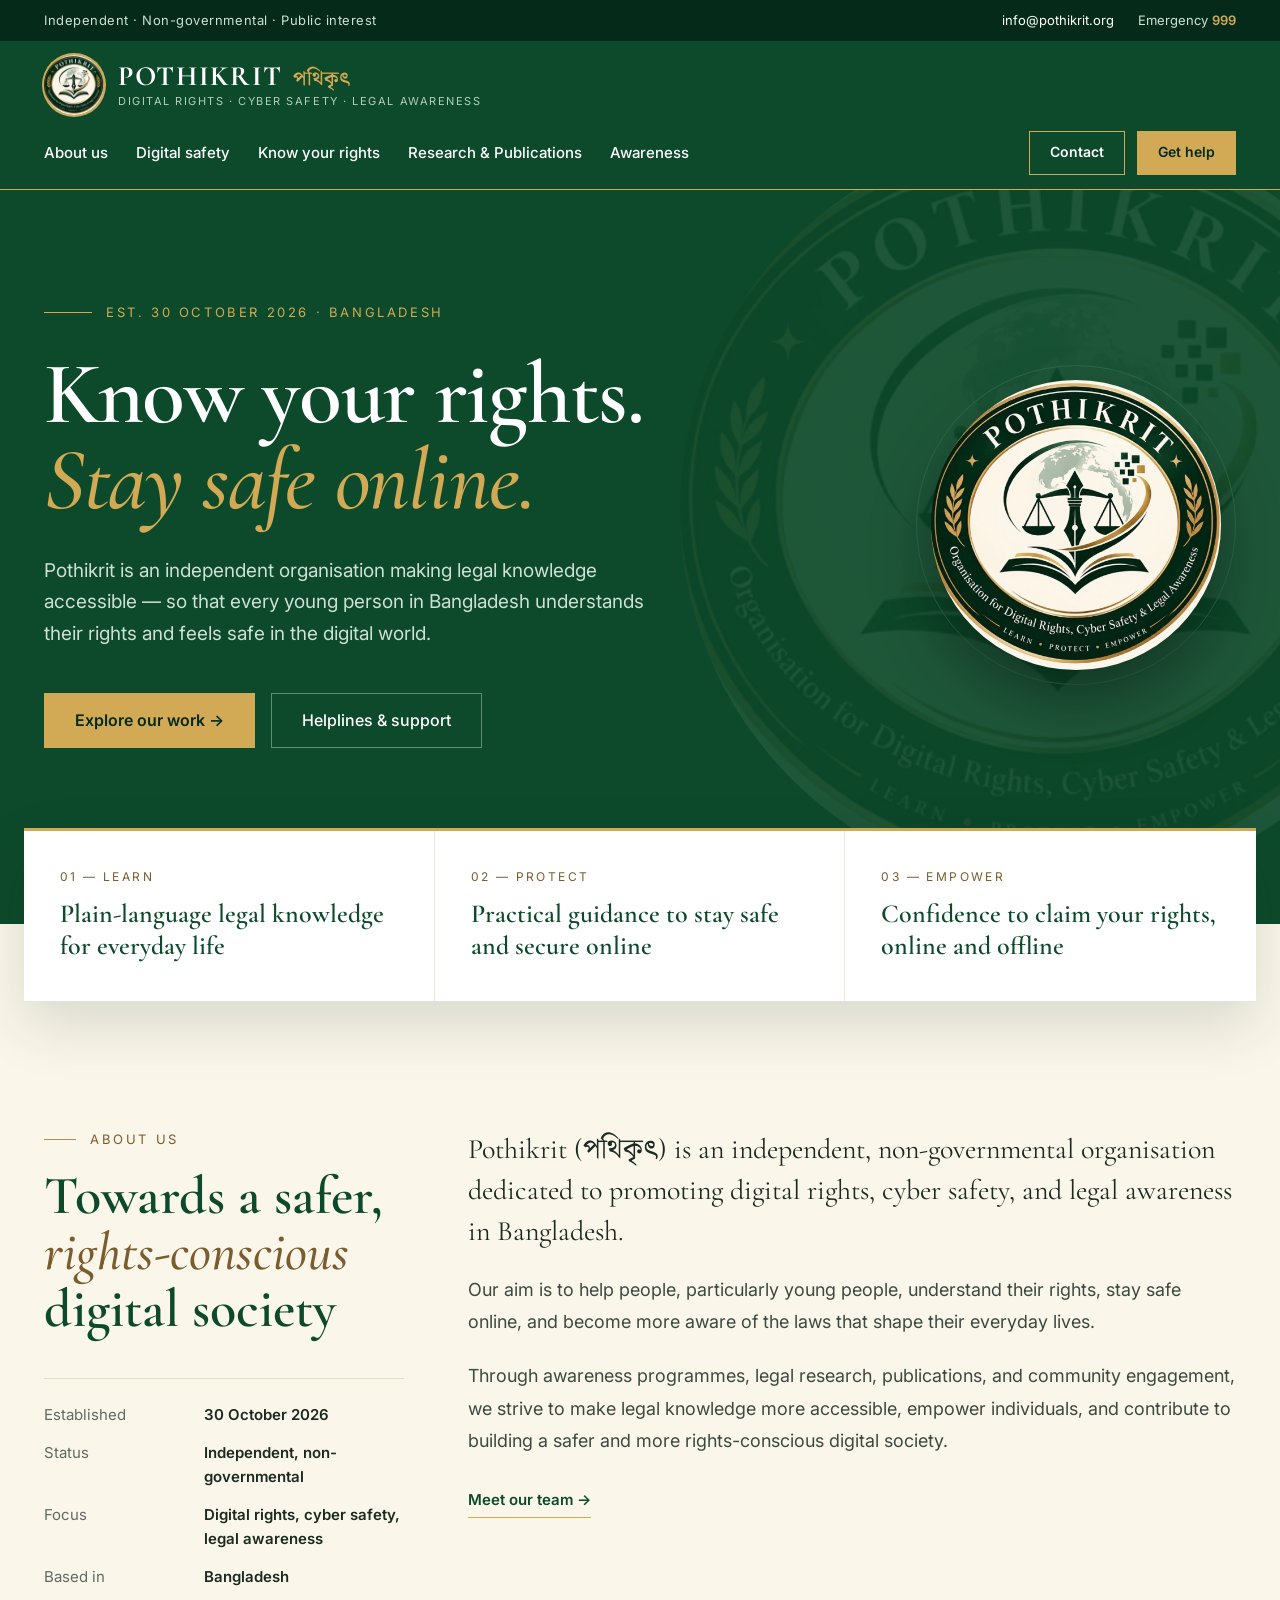
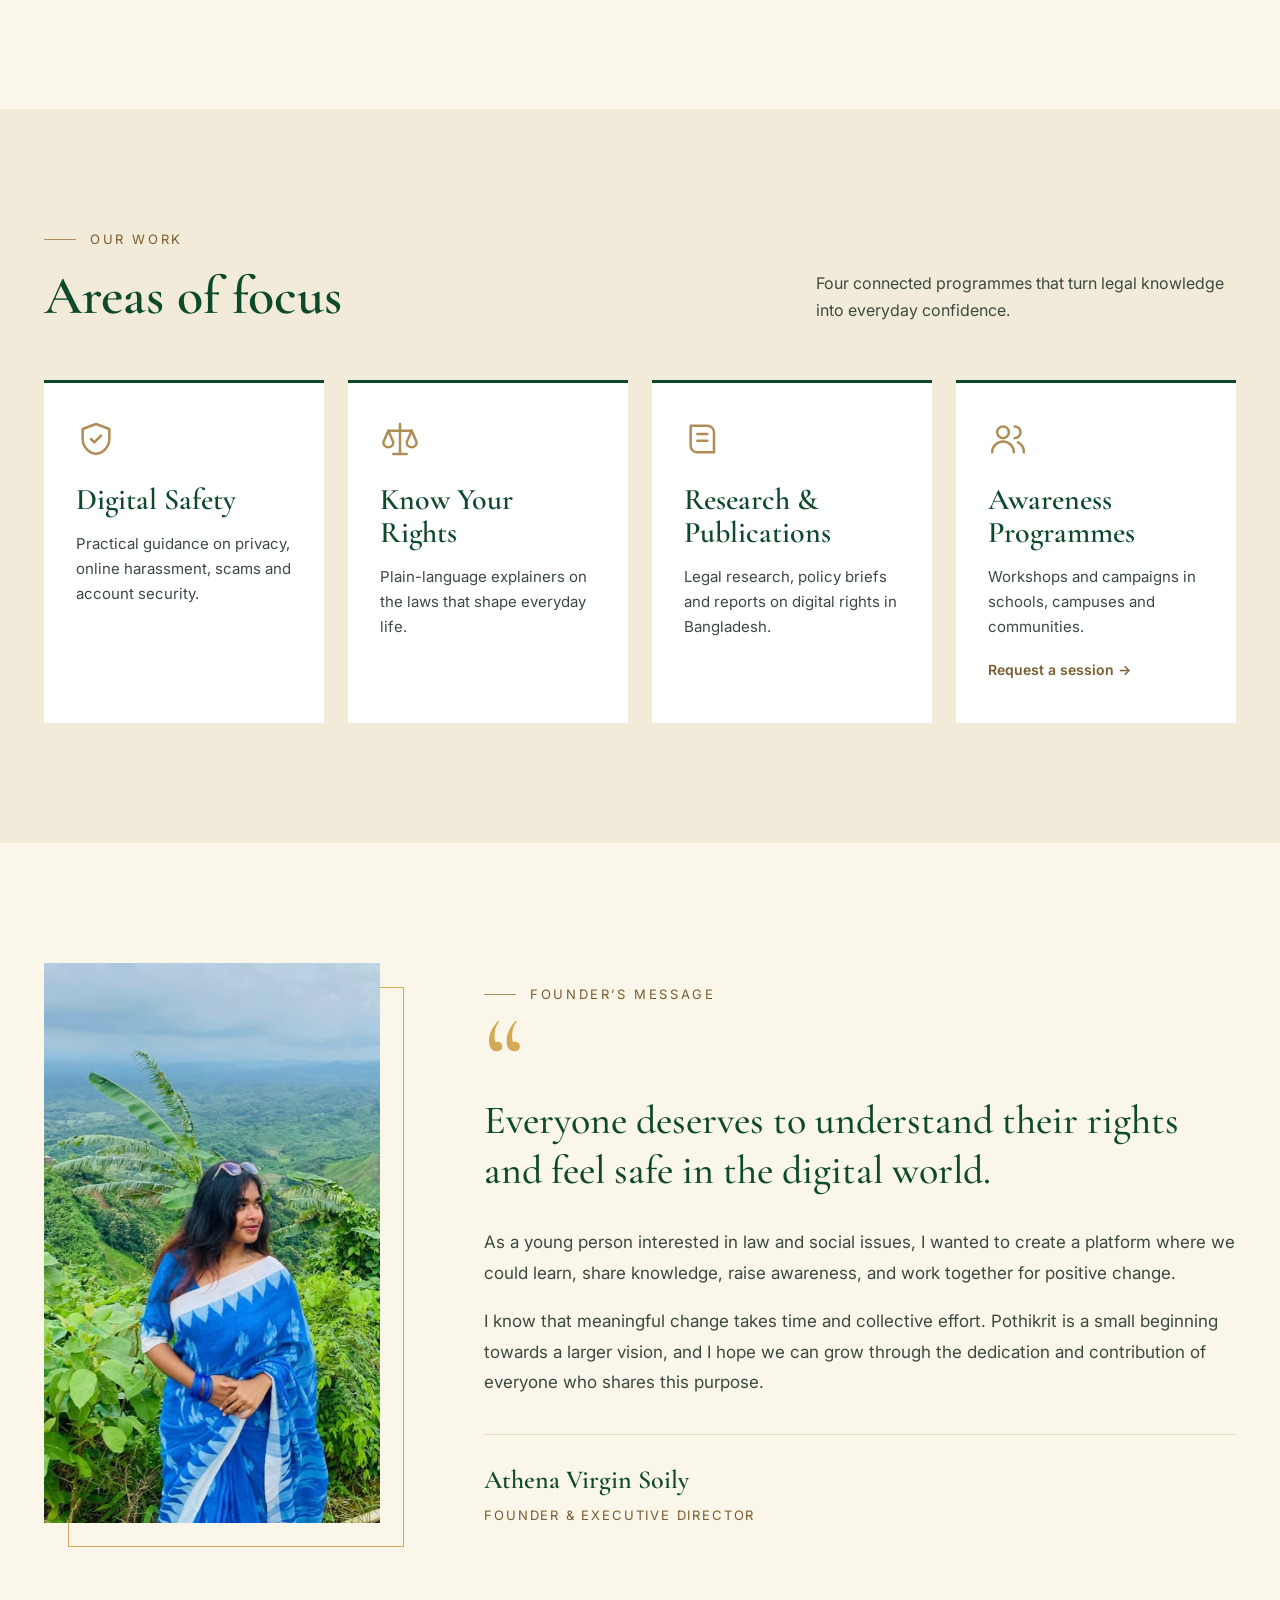
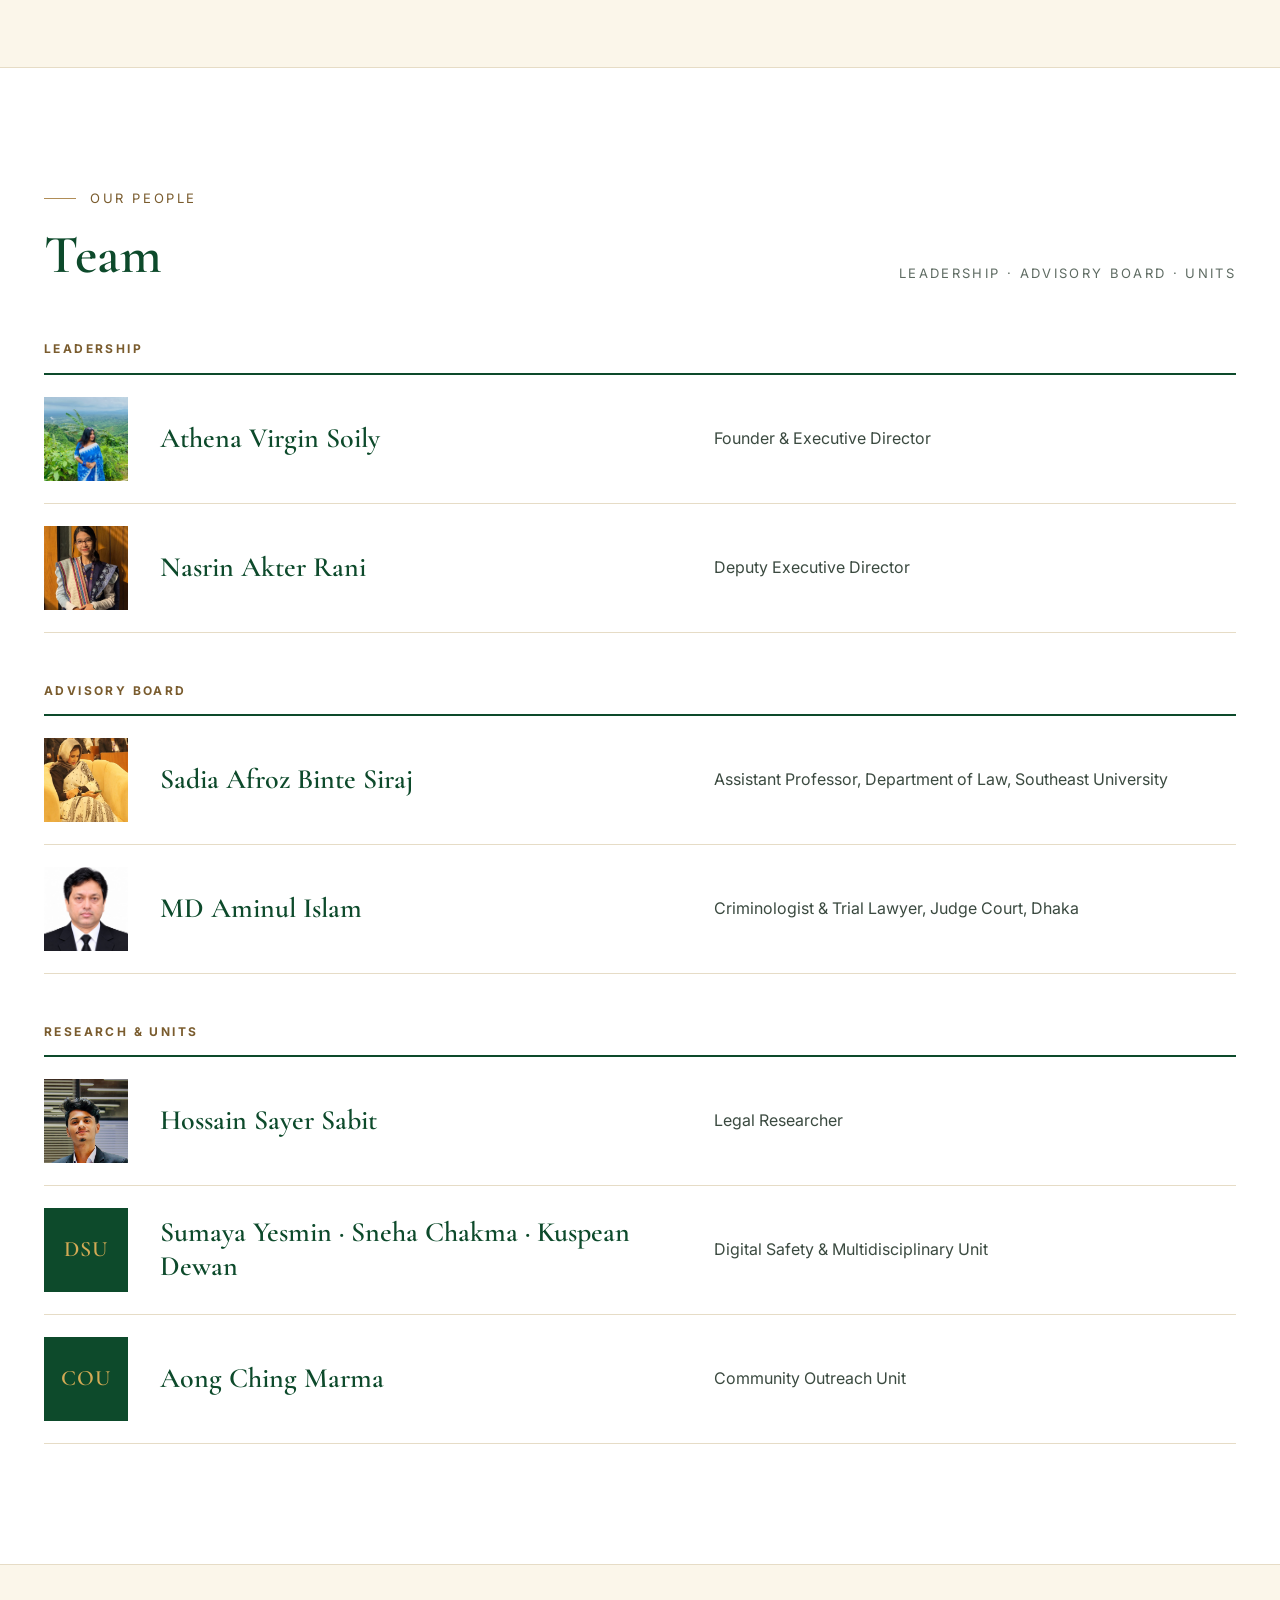
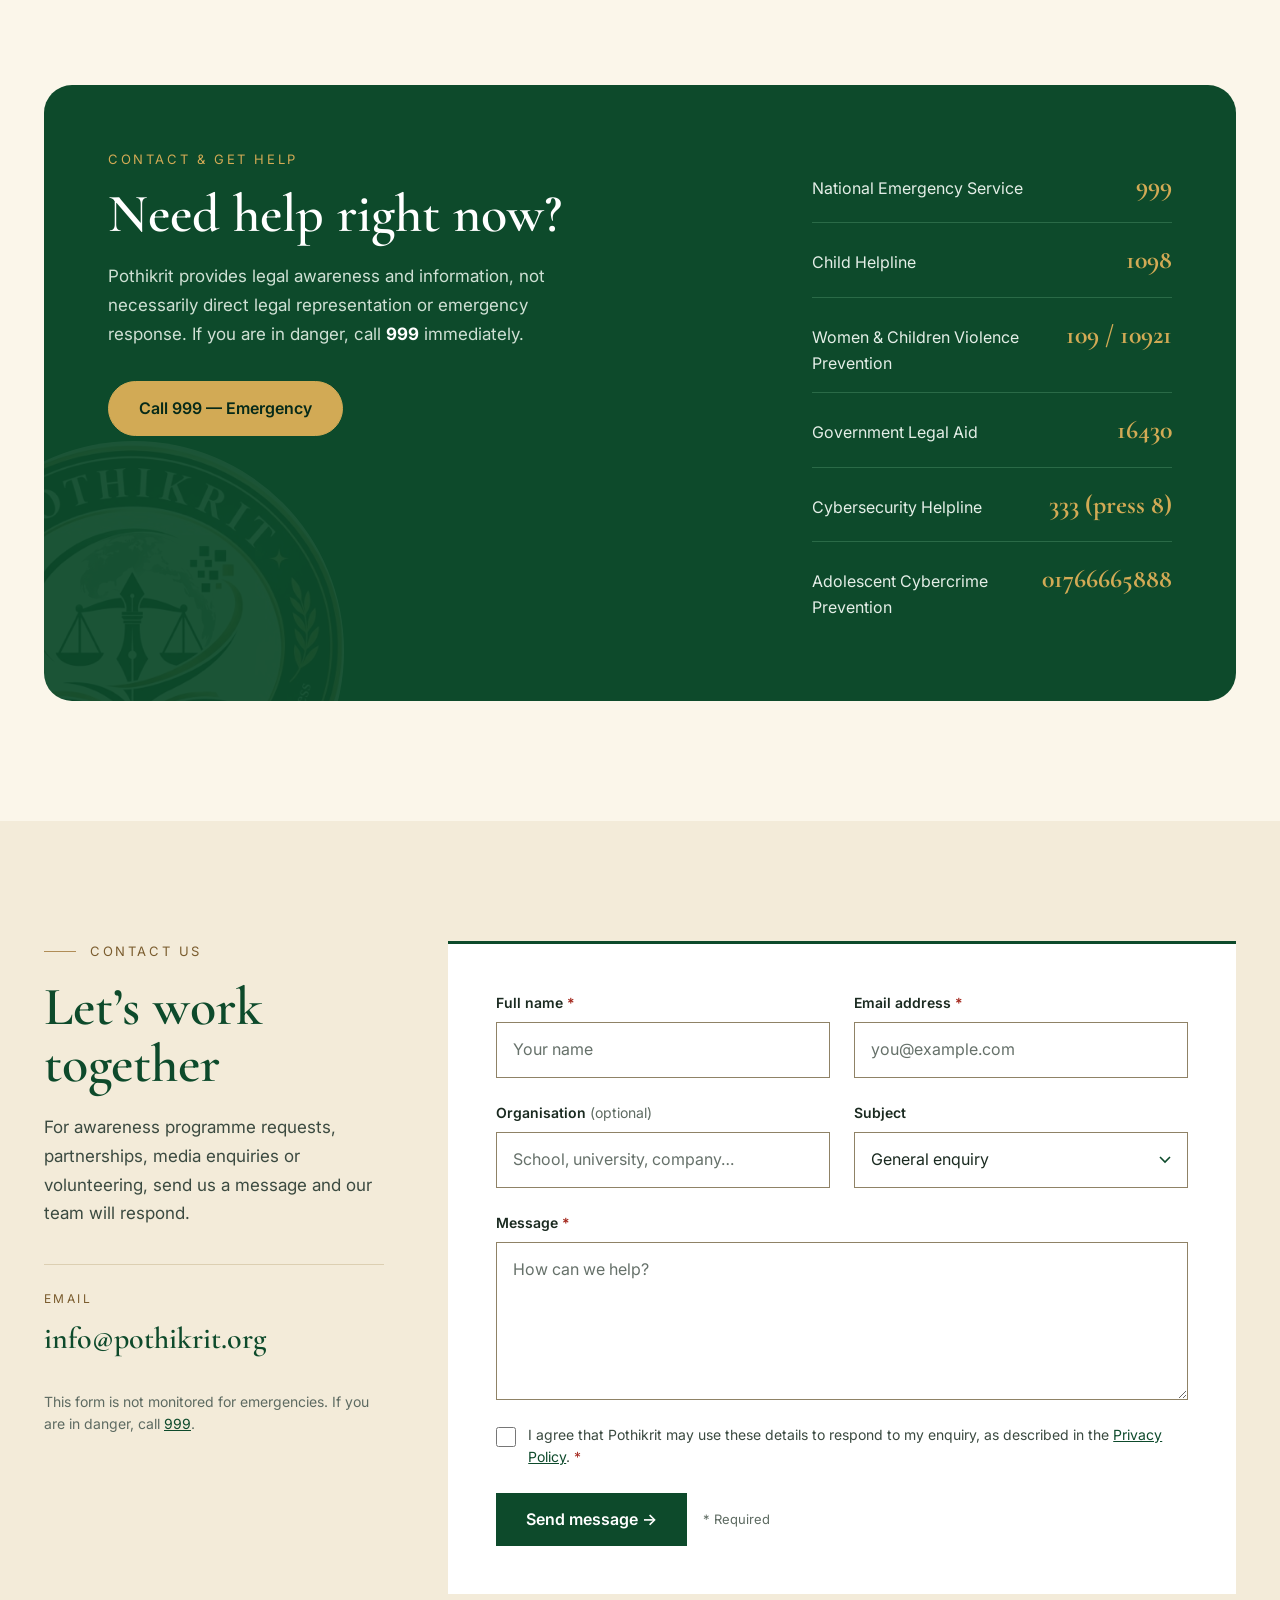
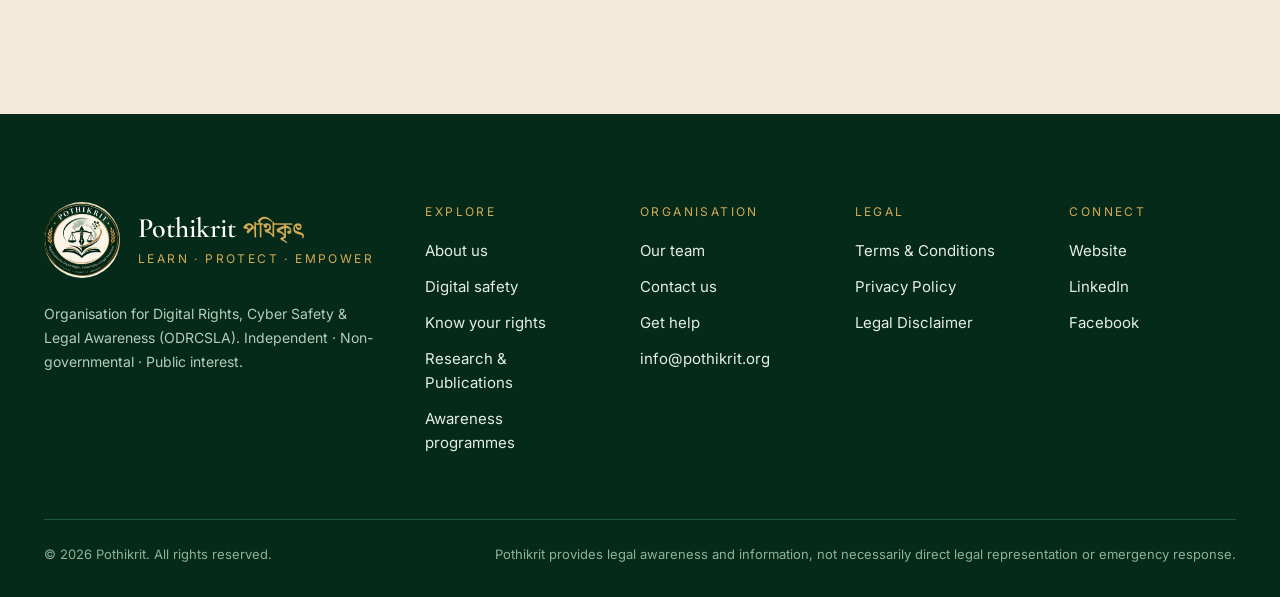
==== index.html @ 512b6096 "Switch domain and contact email to pothikrit.org" ====
<!doctype html>
<html lang="en">
<head>
<meta charset="utf-8">
<meta name="viewport" content="width=device-width, initial-scale=1">
<title>Pothikrit (পথিকৃৎ) — Digital Rights, Cyber Safety & Legal Awareness in Bangladesh</title>
<meta name="description" content="Pothikrit is an independent, non-governmental organisation making legal knowledge accessible so every young person in Bangladesh understands their rights and feels safe online.">
<!-- TODO: canonical assumes the site is served from https://pothikrit.org; update if the domain changes. -->
<link rel="canonical" href="https://pothikrit.org/">
<meta name="theme-color" content="#0D4A2B">
<meta name="color-scheme" content="light">
<meta property="og:type" content="website">
<meta property="og:site_name" content="Pothikrit">
<meta property="og:locale" content="en_GB">
<meta property="og:title" content="Pothikrit (পথিকৃৎ) — Digital Rights, Cyber Safety & Legal Awareness in Bangladesh">
<meta property="og:description" content="Pothikrit is an independent, non-governmental organisation making legal knowledge accessible so every young person in Bangladesh understands their rights and feels safe online.">
<meta property="og:url" content="https://pothikrit.org/">
<meta property="og:image" content="https://pothikrit.org/assets/img/logo.jpg">
<meta property="og:image:width" content="512">
<meta property="og:image:height" content="512">
<meta property="og:image:alt" content="Pothikrit seal: scales of justice and a pen over an open book">
<meta name="twitter:card" content="summary">
<meta name="twitter:title" content="Pothikrit (পথিকৃৎ) — Digital Rights, Cyber Safety & Legal Awareness in Bangladesh">
<meta name="twitter:description" content="Pothikrit is an independent, non-governmental organisation making legal knowledge accessible so every young person in Bangladesh understands their rights and feels safe online.">
<meta name="twitter:image" content="https://pothikrit.org/assets/img/logo.jpg">
<link rel="icon" type="image/png" sizes="64x64" href="assets/img/favicon-64.png">
<link rel="apple-touch-icon" href="assets/img/apple-touch-icon.png">
<link rel="preconnect" href="https://fonts.googleapis.com">
<link rel="preconnect" href="https://fonts.gstatic.com" crossorigin>
<link rel="stylesheet" href="https://fonts.googleapis.com/css2?family=Cormorant+Garamond:ital,wght@0,500;0,600;0,700;1,500;1,600&amp;family=Inter:wght@400;500;600&amp;family=Noto+Serif+Bengali:wght@600;700&amp;display=swap">
<link rel="stylesheet" href="assets/css/styles.css">
<script>document.documentElement.classList.add("js");</script>
<script src="assets/js/main.js" defer></script>
<script type="application/ld+json">
{
  "@context": "https://schema.org",
  "@type": "NGO",
  "name": "Pothikrit",
  "alternateName": [
    "পথিকৃৎ",
    "Organisation for Digital Rights, Cyber Safety & Legal Awareness",
    "ODRCSLA"
  ],
  "url": "https://pothikrit.org/",
  "logo": "https://pothikrit.org/assets/img/logo.jpg",
  "image": "https://pothikrit.org/assets/img/logo.jpg",
  "email": "info@pothikrit.org",
  "foundingDate": "2026-10-30",
  "description": "Independent, non-governmental organisation promoting digital rights, cyber safety and legal awareness in Bangladesh.",
  "areaServed": {
    "@type": "Country",
    "name": "Bangladesh"
  },
  "founder": {
    "@type": "Person",
    "name": "Athena Virgin Soily"
  }
}
</script>
</head>
<body>
<a class="skip-link" href="#main">Skip to content</a>

<div class="topbar on-dark">
  <div class="container topbar__inner">
    <span class="topbar__tag">Independent · Non-governmental · Public interest</span>
    <span class="topbar__links"><a href="mailto:info@pothikrit.org">info@pothikrit.org</a><span>Emergency <a class="topbar__tel" href="tel:999">999</a></span></span>
  </div>
</div>

<header class="site-header on-dark">
  <div class="container site-header__inner">
    <a class="brand" href="index.html" aria-label="Pothikrit — home">
      <img class="brand__logo" src="assets/img/logo.jpg" alt="" width="60" height="60">
      <span class="brand__text">
        <span class="brand__names"><span class="brand__en">POTHIKRIT</span><span class="brand__bn" lang="bn">পথিকৃৎ</span></span>
        <span class="brand__tag">Digital Rights · Cyber Safety · Legal Awareness</span>
      </span>
    </a>
    <button class="nav-toggle" type="button" aria-expanded="false" aria-controls="nav-panel" aria-label="Open menu">
      <span class="nav-toggle__bars" aria-hidden="true"></span>
    </button>
    <div class="nav-panel" id="nav-panel">
      <nav class="nav" aria-label="Main">
        <ul class="nav__list">
        <li><a href="index.html#about">About us</a></li>
        <li><a href="index.html#digital-safety">Digital safety</a></li>
        <li><a href="index.html#know-your-rights">Know your rights</a></li>
        <li><a href="index.html#research">Research &amp; Publications</a></li>
        <li><a href="index.html#awareness">Awareness</a></li>
        </ul>
      </nav>
      <div class="header-actions">
        <a class="btn btn--outline" href="contact.html">Contact</a>
        <a class="btn btn--gold" href="index.html#help">Get help</a>
      </div>
    </div>
  </div>
</header>

<main id="main">

<section id="top" class="hero on-dark" aria-labelledby="hero-title">
  <img class="hero__watermark" src="assets/img/logo.jpg" alt="" aria-hidden="true" width="760" height="760">
  <div class="container hero__inner">
    <div class="hero__copy">
      <p class="eyebrow hero__eyebrow">Est. 30 October 2026 · Bangladesh</p>
      <h1 class="hero__title" id="hero-title">Know your rights. <em>Stay safe online.</em></h1>
      <p class="hero__text">Pothikrit is an independent organisation making legal knowledge accessible — so that every young person in Bangladesh understands their rights and feels safe in the digital world.</p>
      <div class="hero__ctas">
        <a class="btn btn--gold btn--lg" href="#work">Explore our work →</a>
        <a class="btn btn--ghost btn--lg" href="#help">Helplines &amp; support</a>
      </div>
    </div>
    <div class="hero__seal-wrap">
      <div class="hero__seal-ring">
        <img class="hero__seal" src="assets/img/logo.jpg" alt="Pothikrit seal: scales of justice and a pen over an open book" width="320" height="320" fetchpriority="high">
      </div>
    </div>
  </div>
</section>

<div class="pillars-wrap">
  <ul class="pillars reveal" aria-label="What we do">
    <li class="pillar"><p class="kicker">01 — Learn</p><p class="pillar__title">Plain-language legal knowledge for everyday life</p></li>
    <li class="pillar"><p class="kicker">02 — Protect</p><p class="pillar__title">Practical guidance to stay safe and secure online</p></li>
    <li class="pillar"><p class="kicker">03 — Empower</p><p class="pillar__title">Confidence to claim your rights, online and offline</p></li>
  </ul>
</div>

<section id="about" class="section section--first" aria-labelledby="about-title">
  <div class="container split">
    <div class="split__side reveal">
      <p class="eyebrow">About us</p>
      <h2 class="h2" id="about-title">Towards a safer, <em>rights-conscious</em> digital society</h2>
      <dl class="facts">
        <dt>Established</dt><dd>30 October 2026</dd>
        <dt>Status</dt><dd>Independent, non-governmental</dd>
        <dt>Focus</dt><dd>Digital rights, cyber safety, legal awareness</dd>
        <dt>Based in</dt><dd>Bangladesh</dd>
      </dl>
    </div>
    <div class="split__main prose reveal">
      <p class="prose__lead">Pothikrit (<span lang="bn">পথিকৃৎ</span>) is an independent, non-governmental organisation dedicated to promoting digital rights, cyber safety, and legal awareness in Bangladesh.</p>
      <p>Our aim is to help people, particularly young people, understand their rights, stay safe online, and become more aware of the laws that shape their everyday lives.</p>
      <p>Through awareness programmes, legal research, publications, and community engagement, we strive to make legal knowledge more accessible, empower individuals, and contribute to building a safer and more rights-conscious digital society.</p>
      <a class="link-arrow" href="#people">Meet our team →</a>
    </div>
  </div>
</section>

<section id="work" class="section section--sand" aria-labelledby="work-title">
  <div class="container">
    <div class="section-head reveal">
      <div>
        <p class="eyebrow">Our work</p>
        <h2 class="h2" id="work-title">Areas of focus</h2>
      </div>
      <p class="section-head__aside">Four connected programmes that turn legal knowledge into everyday confidence.</p>
    </div>
    <ul class="cards">
        <li id="digital-safety">
          <article class="card reveal">
            <svg class="card__icon" viewBox="0 0 24 24" fill="none" stroke="currentColor" stroke-width="1.5" stroke-linecap="round" stroke-linejoin="round" aria-hidden="true" focusable="false"><path d="M12 3l8 3v6c0 4.5-3.4 8.3-8 9-4.6-.7-8-4.5-8-9V6l8-3z"/><path d="M9 12l2 2 4-4"/></svg>
            <h3 class="card__title">Digital Safety</h3>
            <p class="card__text">Practical guidance on privacy, online harassment, scams and account security.</p>
          </article>
        </li>
        <li id="know-your-rights">
          <article class="card reveal">
            <svg class="card__icon" viewBox="0 0 24 24" fill="none" stroke="currentColor" stroke-width="1.5" stroke-linecap="round" stroke-linejoin="round" aria-hidden="true" focusable="false"><path d="M12 3v18"/><path d="M5 7h14"/><path d="M5 7l-3 7a3 3 0 0 0 6 0L5 7z"/><path d="M19 7l-3 7a3 3 0 0 0 6 0l-3-7z"/><path d="M8 21h8"/></svg>
            <h3 class="card__title">Know Your Rights</h3>
            <p class="card__text">Plain-language explainers on the laws that shape everyday life.</p>
          </article>
        </li>
        <li id="research">
          <article class="card reveal">
            <svg class="card__icon" viewBox="0 0 24 24" fill="none" stroke="currentColor" stroke-width="1.5" stroke-linecap="round" stroke-linejoin="round" aria-hidden="true" focusable="false"><path d="M4 4h10a4 4 0 0 1 4 4v12H8a4 4 0 0 1-4-4V4z"/><path d="M8 9h6"/><path d="M8 13h6"/></svg>
            <h3 class="card__title">Research &amp; Publications</h3>
            <p class="card__text">Legal research, policy briefs and reports on digital rights in Bangladesh.</p>
          </article>
        </li>
        <li id="awareness">
          <article class="card reveal">
            <svg class="card__icon" viewBox="0 0 24 24" fill="none" stroke="currentColor" stroke-width="1.5" stroke-linecap="round" stroke-linejoin="round" aria-hidden="true" focusable="false"><circle cx="9" cy="8" r="3.5"/><path d="M2.5 20a6.5 6.5 0 0 1 13 0"/><path d="M16 4.5a3.5 3.5 0 0 1 0 7"/><path d="M18 14a6.5 6.5 0 0 1 3.5 6"/></svg>
            <h3 class="card__title">Awareness Programmes</h3>
            <p class="card__text">Workshops and campaigns in schools, campuses and communities.</p>
            <a class="card__link" href="contact.html?subject=programme">Request a session →</a>
          </article>
        </li>
    </ul>
  </div>
</section>

<section id="founder" class="section" aria-labelledby="founder-title">
  <div class="container founder">
    <div class="founder__media reveal">
      <img class="founder__photo" src="assets/img/team/soily.jpg" alt="Portrait of Athena Virgin Soily, Founder &amp; Executive Director" width="824" height="900" loading="lazy">
    </div>
    <div class="founder__body reveal">
      <h2 class="eyebrow eyebrow--heading" id="founder-title">Founder’s message</h2>
      <p class="founder__mark" aria-hidden="true">“</p>
      <figure class="founder__figure">
        <blockquote class="founder__quote"><p>Everyone deserves to understand their rights and feel safe in the digital world.</p></blockquote>
        <div class="founder__text">
          <p>As a young person interested in law and social issues, I wanted to create a platform where we could learn, share knowledge, raise awareness, and work together for positive change.</p>
          <p>I know that meaningful change takes time and collective effort. Pothikrit is a small beginning towards a larger vision, and I hope we can grow through the dedication and contribution of everyone who shares this purpose.</p>
        </div>
        <figcaption class="founder__sign">
          <p class="founder__name">Athena Virgin Soily</p>
          <p class="founder__role">Founder &amp; Executive Director</p>
        </figcaption>
      </figure>
    </div>
  </div>
</section>

<section id="people" class="section section--white" aria-labelledby="people-title">
  <div class="container">
    <div class="section-head reveal">
      <div>
        <p class="eyebrow">Our people</p>
        <h2 class="h2" id="people-title">Team</h2>
      </div>
      <p class="section-head__meta">Leadership · Advisory Board · Units</p>
    </div>

    <div class="team-group reveal">
      <h3 class="team-group__label">Leadership</h3>
      <ul class="team-list">
        <li class="member"><img class="member__photo" src="assets/img/team/soily.jpg" alt="Portrait of Athena Virgin Soily" width="84" height="84" loading="lazy" style="object-position:50% 25%"><p class="member__name">Athena Virgin Soily</p><p class="member__role">Founder &amp; Executive Director</p></li>
        <li class="member"><img class="member__photo" src="assets/img/team/rani.jpg" alt="Portrait of Nasrin Akter Rani" width="84" height="84" loading="lazy" style="object-position:50% 15%"><p class="member__name">Nasrin Akter Rani</p><p class="member__role">Deputy Executive Director</p></li>
      </ul>
    </div>

    <div class="team-group reveal">
      <h3 class="team-group__label">Advisory Board</h3>
      <ul class="team-list">
        <li class="member"><img class="member__photo" src="assets/img/team/sadia.jpg" alt="Portrait of Sadia Afroz Binte Siraj" width="84" height="84" loading="lazy" style="object-position:50% 20%"><p class="member__name">Sadia Afroz Binte Siraj</p><p class="member__role">Assistant Professor, Department of Law, Southeast University</p></li>
        <li class="member"><img class="member__photo" src="assets/img/team/aminul.jpg" alt="Portrait of MD Aminul Islam" width="84" height="84" loading="lazy" style="object-position:50% 20%"><p class="member__name">MD Aminul Islam</p><p class="member__role">Criminologist &amp; Trial Lawyer, Judge Court, Dhaka</p></li>
      </ul>
    </div>

    <div class="team-group reveal">
      <h3 class="team-group__label">Research &amp; Units</h3>
      <ul class="team-list">
        <li class="member"><img class="member__photo" src="assets/img/team/sabit.jpg" alt="Portrait of Hossain Sayer Sabit" width="84" height="84" loading="lazy" style="object-position:50% 20%"><p class="member__name">Hossain Sayer Sabit</p><p class="member__role">Legal Researcher</p></li>
        <!-- TODO: add photos for Sumaya Yesmin, Sneha Chakma, Kuspean Dewan and Aong Ching Marma when available. -->
        <li class="member"><span class="member__badge" role="img" aria-label="Digital Safety Unit">DSU</span><p class="member__name">Sumaya Yesmin · Sneha Chakma · Kuspean Dewan</p><p class="member__role">Digital Safety &amp; Multidisciplinary Unit</p></li>
        <li class="member"><span class="member__badge" role="img" aria-label="Community Outreach Unit">COU</span><p class="member__name">Aong Ching Marma</p><p class="member__role">Community Outreach Unit</p></li>
      </ul>
    </div>
  </div>
</section>

<section id="help" class="section" aria-labelledby="help-title">
  <div class="container">
    <div class="help-panel on-dark reveal">
      <img class="help-panel__watermark" src="assets/img/logo.jpg" alt="" aria-hidden="true" width="420" height="420" loading="lazy">
      <div class="help-panel__intro">
        <p class="eyebrow eyebrow--plain">Contact &amp; get help</p>
        <h2 class="h2" id="help-title">Need help right now?</h2>
        <p class="help-panel__text">Pothikrit provides legal awareness and information, not necessarily direct legal representation or emergency response. If you are in danger, call <strong>999</strong> immediately.</p>
        <a class="btn btn--gold btn--lg btn--pill help-panel__cta" href="tel:999">Call 999 — Emergency</a>
      </div>
      <ul class="helplines" aria-label="Helpline numbers in Bangladesh">
          <li><a class="helpline" href="tel:999"><span>National Emergency Service</span><span class="helpline__num">999</span></a></li>
          <li><a class="helpline" href="tel:1098"><span>Child Helpline</span><span class="helpline__num">1098</span></a></li>
          <li><a class="helpline" href="tel:109"><span>Women &amp; Children Violence Prevention</span><span class="helpline__num">109 / 10921</span></a></li>
          <li><a class="helpline" href="tel:16430"><span>Government Legal Aid</span><span class="helpline__num">16430</span></a></li>
          <li><a class="helpline" href="tel:333"><span>Cybersecurity Helpline</span><span class="helpline__num">333 (press 8)</span></a></li>
          <li><a class="helpline" href="tel:01766665888"><span>Adolescent Cybercrime Prevention</span><span class="helpline__num">01766665888</span></a></li>
      </ul>
    </div>
  </div>
</section>

<section id="contact" class="section section--sand" aria-labelledby="contact-title">
  <div class="container">

    <div class="contact">
      <div class="contact__info reveal">
        <p class="eyebrow">Contact us</p>
        <h2 class="h2" id="contact-title">Let’s work together</h2>
        <p class="lede">For awareness programme requests, partnerships, media enquiries or volunteering, send us a message and our team will respond.</p>
        <div class="contact__email-block">
          <p class="kicker">Email</p>
          <a class="contact__email" href="mailto:info@pothikrit.org">info@pothikrit.org</a>
        </div>
        <p class="contact__note">This form is not monitored for emergencies. If you are in danger, call <a href="tel:999">999</a>.</p>
      </div>
      <!--
        CONTACT FORM ENDPOINT — TODO
        By default (empty data-endpoint) the script opens the visitor's email app with
        a pre-filled message to info@pothikrit.org; nothing is sent by the website itself.
        To receive submissions directly, create a free form endpoint and paste its URL into
        data-endpoint, e.g.:
          Formspree:  data-endpoint="https://formspree.io/f/YOUR_FORM_ID"
          Web3Forms:  data-endpoint="https://api.web3forms.com/submit"  and add
                      <input type="hidden" name="access_key" value="YOUR_ACCESS_KEY"> inside the form.
        The no-JavaScript fallback below (action="mailto:…") can also be pointed at the same URL.
      -->
      <form class="form reveal" data-contact-form data-endpoint="" action="mailto:info@pothikrit.org" method="post" enctype="text/plain" aria-labelledby="contact-title">
        <div class="field">
          <label for="cf-name">Full name <span class="field__req" aria-hidden="true">*</span></label>
          <input id="cf-name" name="name" type="text" placeholder="Your name" autocomplete="name" required maxlength="120" aria-describedby="cf-name-error">
          <p class="field__error" id="cf-name-error" hidden></p>
        </div>
        <div class="field">
          <label for="cf-email">Email address <span class="field__req" aria-hidden="true">*</span></label>
          <input id="cf-email" name="email" type="email" placeholder="you@example.com" autocomplete="email" required maxlength="200" aria-describedby="cf-email-error">
          <p class="field__error" id="cf-email-error" hidden></p>
        </div>
        <div class="field">
          <label for="cf-org">Organisation <span class="field__optional">(optional)</span></label>
          <input id="cf-org" name="organisation" type="text" placeholder="School, university, company…" autocomplete="organization" maxlength="160">
        </div>
        <div class="field">
          <label for="cf-topic">Subject</label>
          <select id="cf-topic" name="subject">
            <option data-key="general">General enquiry</option>
            <option data-key="programme">Request an awareness programme</option>
            <option data-key="partnership">Partnership</option>
            <option data-key="media">Media</option>
            <option data-key="volunteering">Volunteering</option>
          </select>
        </div>
        <div class="field field--full">
          <label for="cf-msg">Message <span class="field__req" aria-hidden="true">*</span></label>
          <textarea id="cf-msg" name="message" rows="5" placeholder="How can we help?" required maxlength="5000" aria-describedby="cf-msg-error"></textarea>
          <p class="field__error" id="cf-msg-error" hidden></p>
        </div>
        <div class="field field--full consent-field">
          <div class="consent">
            <input id="cf-consent" name="consent" type="checkbox" value="yes" required aria-describedby="cf-consent-error">
            <label for="cf-consent">I agree that Pothikrit may use these details to respond to my enquiry, as described in the <a href="privacy.html">Privacy Policy</a>. <span class="field__req" aria-hidden="true">*</span></label>
          </div>
          <p class="field__error" id="cf-consent-error" hidden></p>
        </div>
        <p class="form__status" role="status" aria-live="polite" tabindex="-1" hidden></p>
        <div class="form__actions">
          <button class="btn btn--green btn--lg" type="submit">Send message →</button>
          <p class="form__hint"><span aria-hidden="true">*</span> Required</p>
        </div>
      </form>
    </div>

  </div>
</section>

</main>

<footer class="site-footer on-dark">
  <div class="container">
    <div class="site-footer__grid">
      <div class="site-footer__brand">
        <div class="site-footer__id">
          <img class="site-footer__logo" src="assets/img/logo.jpg" alt="Pothikrit logo" width="76" height="76" loading="lazy">
          <div>
            <p class="site-footer__name">Pothikrit <span lang="bn">পথিকৃৎ</span></p>
            <p class="site-footer__motto">Learn · Protect · Empower</p>
          </div>
        </div>
        <p class="site-footer__about">Organisation for Digital Rights, Cyber Safety &amp; Legal Awareness (ODRCSLA). Independent · Non-governmental · Public interest.</p>
      </div>
      <nav class="footer-nav" aria-labelledby="fn-explore">
        <h2 class="footer-nav__title" id="fn-explore">Explore</h2>
        <ul>
          <li><a href="index.html#about">About us</a></li>
          <li><a href="index.html#digital-safety">Digital safety</a></li>
          <li><a href="index.html#know-your-rights">Know your rights</a></li>
          <li><a href="index.html#research">Research &amp; Publications</a></li>
          <li><a href="index.html#awareness">Awareness programmes</a></li>
        </ul>
      </nav>
      <nav class="footer-nav" aria-labelledby="fn-org">
        <h2 class="footer-nav__title" id="fn-org">Organisation</h2>
        <ul>
          <li><a href="index.html#people">Our team</a></li>
          <li><a href="contact.html">Contact us</a></li>
          <li><a href="index.html#help">Get help</a></li>
          <li><a href="mailto:info@pothikrit.org">info@pothikrit.org</a></li>
        </ul>
      </nav>
      <nav class="footer-nav" aria-labelledby="fn-legal">
        <h2 class="footer-nav__title" id="fn-legal">Legal</h2>
        <ul>
          <li><a href="terms.html">Terms &amp; Conditions</a></li>
          <li><a href="privacy.html">Privacy Policy</a></li>
          <li><a href="disclaimer.html">Legal Disclaimer</a></li>
        </ul>
      </nav>
      <nav class="footer-nav" aria-labelledby="fn-connect">
        <h2 class="footer-nav__title" id="fn-connect">Connect</h2>
        <ul>
          <!-- TODO: replace href="#" with the real Website / LinkedIn / Facebook URLs once provided. -->
          <li><a href="#">Website</a></li>
          <li><a href="#">LinkedIn</a></li>
          <li><a href="#">Facebook</a></li>
        </ul>
      </nav>
    </div>
    <div class="site-footer__bottom">
      <span>© 2026 Pothikrit. All rights reserved.</span>
      <span>Pothikrit provides legal awareness and information, not necessarily direct legal representation or emergency response.</span>
    </div>
  </div>
</footer>
</body>
</html>
---- assets/css/styles.css ----
/* ==========================================================================
   Pothikrit (পথিকৃৎ) — site stylesheet
   Plain CSS, no build step. Colours and type live in the custom properties
   below; every text/background pairing used here meets WCAG AA (≥ 4.5:1).
   ========================================================================== */

:root {
  /* Palette */
  --green: #0D4A2B;
  --deep: #062A19;
  --deep-2: #083520;
  --gold: #D2AA55;          /* gold on dark surfaces only */
  --gold-text: #7A5C2E;     /* gold-toned text on light surfaces */
  --gold-line: #B08D57;     /* decorative rules & icons */
  --cream: #FBF6EA;
  --sand: #F3EBD9;
  --white: #FFFFFF;
  --line: #E6DCC6;
  --line-soft: #EFE6D2;
  --line-sand: #DCCFB2;
  --field-border: #8F8266;
  --ink: #1A2A20;
  --body: #3B4A40;
  --muted: #5E6B62;
  --error: #A3261B;

  /* Text on dark green */
  --on-dark: #FFFFFF;
  --on-dark-soft: #CFE0D4;
  --on-dark-muted: #B4CDBD;
  --on-dark-link: #E4EEE7;
  --on-dark-faint: #8DB29B;
  --dark-rule: #2A6A47;
  --dark-rule-2: #1A5C3A;

  /* Type */
  --font-display: "Cormorant Garamond", Georgia, "Times New Roman", serif;
  --font-body: "Inter", system-ui, -apple-system, "Segoe UI", Roboto, sans-serif;
  --font-bn: "Noto Serif Bengali", "Noto Sans Bengali", serif;

  /* Layout */
  --max: 1240px;
  --gutter: 24px;
  --header-h: 92px;
  --shadow-card: 0 24px 60px rgba(6, 42, 25, 0.14);
  --ease: cubic-bezier(.2, .7, .2, 1);
}

/* ---------- Base ---------------------------------------------------------- */
*, *::before, *::after { box-sizing: border-box; }

html {
  -webkit-text-size-adjust: 100%;
  text-size-adjust: 100%;
  scroll-behavior: smooth;
  scroll-padding-top: calc(var(--header-h) + 16px);
}

body {
  margin: 0;
  background: var(--cream);
  color: var(--ink);
  font-family: var(--font-body);
  font-size: 16px;
  line-height: 1.6;
  overflow-x: hidden;
  -webkit-font-smoothing: antialiased;
}
@supports (overflow: clip) { body { overflow-x: clip; } }

img, svg { max-width: 100%; }
img { display: block; height: auto; }

a { color: var(--green); }
a:hover { color: var(--gold-text); }

input, select, textarea, button { font: inherit; }

h1, h2, h3 { text-wrap: balance; }

[lang="bn"] { font-family: var(--font-bn); }

:focus-visible {
  outline: 3px solid var(--green);
  outline-offset: 3px;
}
.on-dark :focus-visible,
.on-dark:focus-visible { outline-color: var(--gold); }

.visually-hidden {
  position: absolute !important;
  width: 1px; height: 1px;
  padding: 0; margin: -1px;
  overflow: hidden; clip: rect(0 0 0 0);
  white-space: nowrap; border: 0;
}

.skip-link {
  position: absolute;
  left: 16px; top: -100px;
  z-index: 100;
  background: var(--gold);
  color: var(--deep);
  font-weight: 600;
  padding: 12px 18px;
  text-decoration: none;
}
.skip-link:focus { top: 12px; color: var(--deep); outline: 3px solid var(--white); }

.container {
  max-width: var(--max);
  margin: 0 auto;
  padding-left: var(--gutter);
  padding-right: var(--gutter);
}

/* ---------- Shared typography -------------------------------------------- */
.eyebrow {
  margin: 0 0 18px;
  display: flex;
  align-items: center;
  gap: 14px;
  font-size: 13px;
  letter-spacing: 0.2em;
  text-transform: uppercase;
  color: var(--gold-text);
}
.eyebrow::before {
  content: "";
  width: 32px; height: 1px;
  background: var(--gold-line);
  flex: 0 0 auto;
}
.on-dark .eyebrow { color: var(--gold); }
.on-dark .eyebrow::before { background: var(--gold); width: 48px; }
.eyebrow--plain::before { display: none; }

.kicker {
  margin: 0;
  font-size: 12px;
  letter-spacing: 0.2em;
  text-transform: uppercase;
  color: var(--gold-text);
}

.h2 {
  margin: 0;
  font-family: var(--font-display);
  font-weight: 600;
  font-size: clamp(2.25rem, 1.6rem + 2.6vw, 3.375rem);
  line-height: 1.05;
  color: var(--green);
}
.h2 em { color: var(--gold-text); font-weight: 500; }
.on-dark .h2 { color: var(--on-dark); }

.lede {
  margin: 20px 0 0;
  font-size: 17px;
  line-height: 1.7;
  color: var(--body);
}

/* ---------- Buttons ------------------------------------------------------- */
.btn {
  display: inline-flex;
  align-items: center;
  justify-content: center;
  gap: 8px;
  min-height: 44px;
  padding: 12px 20px;
  font-weight: 600;
  font-size: 14px;
  line-height: 1.2;
  text-decoration: none;
  border: 1px solid transparent;
  cursor: pointer;
  transition: background-color .2s var(--ease), color .2s var(--ease), border-color .2s var(--ease), transform .2s var(--ease);
}
.btn--lg { padding: 17px 30px; font-size: 16px; min-height: 52px; }
.btn--gold { background: var(--gold); color: var(--deep); border-color: var(--gold); }
.btn--gold:hover { background: #E0BE73; color: var(--deep); }
.btn--outline { border-color: var(--gold); color: var(--white); }
.btn--outline:hover { background: rgba(210, 170, 85, 0.14); color: var(--white); }
.btn--ghost { border-color: #5E8F72; color: var(--white); font-weight: 500; }
.btn--ghost:hover { border-color: var(--gold); color: var(--white); }
.btn--green { background: var(--green); color: var(--white); border: 0; }
.btn--green:hover { background: var(--deep-2); color: var(--white); }
.btn--pill { border-radius: 999px; }

.link-arrow {
  display: inline-block;
  font-weight: 600;
  font-size: 15px;
  color: var(--green);
  border-bottom: 1px solid var(--gold);
  padding-bottom: 4px;
  text-decoration: none;
}

/* ---------- Top bar ------------------------------------------------------- */
.topbar {
  background: var(--deep);
  color: var(--on-dark-soft);
  font-size: 13px;
}
.topbar__inner {
  display: flex;
  flex-wrap: wrap;
  gap: 8px 24px;
  justify-content: space-between;
  align-items: center;
  padding-top: 10px;
  padding-bottom: 10px;
}
.topbar__tag { letter-spacing: 0.04em; }
.topbar__links { display: flex; flex-wrap: wrap; gap: 8px 24px; }
.topbar a { color: var(--white); text-decoration: none; }
.topbar a:hover { text-decoration: underline; color: var(--white); }
.topbar .topbar__tel { color: var(--gold); font-weight: 600; }

/* ---------- Header -------------------------------------------------------- */
.site-header {
  position: sticky;
  top: 0;
  z-index: 50;
  background: var(--green);
  color: var(--white);
  border-bottom: 1px solid var(--gold);
  transition: box-shadow .25s var(--ease);
}
.site-header.is-scrolled { box-shadow: 0 8px 24px rgba(6, 42, 25, 0.28); }

.site-header__inner {
  display: flex;
  flex-wrap: wrap;
  align-items: center;
  justify-content: space-between;
  gap: 16px 40px;
  padding-top: 14px;
  padding-bottom: 14px;
}

.brand {
  display: flex;
  align-items: center;
  gap: 14px;
  color: var(--white);
  text-decoration: none;
  min-width: 0;
}
.brand:hover { color: var(--white); }
.brand__logo {
  width: 60px; height: 60px;
  border-radius: 50%;
  box-shadow: 0 0 0 2px var(--gold);
  flex: 0 0 auto;
}
.brand__text { display: flex; flex-direction: column; line-height: 1.05; min-width: 0; }
.brand__names { display: flex; align-items: baseline; gap: 10px; flex-wrap: wrap; }
.brand__en {
  font-family: var(--font-display);
  font-size: 28px;
  font-weight: 700;
  letter-spacing: 0.06em;
}
.brand__bn { font-size: 20px; font-weight: 600; color: var(--gold); }
.brand__tag {
  font-size: 11px;
  letter-spacing: 0.14em;
  text-transform: uppercase;
  color: var(--on-dark-muted);
  margin-top: 4px;
}

.nav-panel {
  display: flex;
  flex: 1 1 auto;
  align-items: center;
  justify-content: space-between;
  gap: 16px 40px;
}
.nav__list {
  list-style: none;
  margin: 0;
  padding: 0;
  display: flex;
  flex-wrap: wrap;
  gap: 6px 28px;
  font-size: 15px;
  font-weight: 500;
}
.nav a {
  color: var(--white);
  text-decoration: none;
  padding: 6px 0;
  border-bottom: 1px solid transparent;
}
.nav a:hover { color: var(--white); border-bottom-color: var(--gold); }
.nav a[aria-current="page"] { border-bottom-color: var(--gold); }
.header-actions { display: flex; gap: 12px; flex-wrap: wrap; }

.nav-toggle {
  display: none;
  align-items: center;
  justify-content: center;
  width: 48px; height: 48px;
  padding: 0;
  background: transparent;
  color: var(--white);
  border: 1px solid var(--gold);
  cursor: pointer;
}
.nav-toggle__bars,
.nav-toggle__bars::before,
.nav-toggle__bars::after {
  display: block;
  width: 22px; height: 2px;
  background: currentColor;
  transition: transform .2s var(--ease), opacity .2s var(--ease);
}
.nav-toggle__bars { position: relative; }
.nav-toggle__bars::before,
.nav-toggle__bars::after { content: ""; position: absolute; left: 0; }
.nav-toggle__bars::before { top: -7px; }
.nav-toggle__bars::after { top: 7px; }
.nav-toggle[aria-expanded="true"] .nav-toggle__bars { background: transparent; }
.nav-toggle[aria-expanded="true"] .nav-toggle__bars::before { transform: translateY(7px) rotate(45deg); }
.nav-toggle[aria-expanded="true"] .nav-toggle__bars::after { transform: translateY(-7px) rotate(-45deg); }

@media (max-width: 1140px) {
  :root { --header-h: 78px; }
  .brand__logo { width: 50px; height: 50px; }
  .brand__en { font-size: 24px; }
  .brand__bn { font-size: 17px; }
  .js .nav-toggle { display: inline-flex; }
  .nav-panel {
    flex: 1 1 100%;
    flex-direction: column;
    align-items: stretch;
    gap: 20px;
    padding: 8px 0 12px;
    border-top: 1px solid var(--dark-rule);
  }
  .js .nav-panel { display: none; }
  .js .site-header.is-open .nav-panel { display: flex; }
  .nav__list { flex-direction: column; gap: 0; font-size: 17px; }
  .nav a { padding: 12px 0; border-bottom: 1px solid var(--dark-rule); }
  .nav a:hover, .nav a[aria-current="page"] { border-bottom-color: var(--dark-rule); color: var(--gold); }
  .header-actions .btn { flex: 1 1 140px; }
}
@media (max-width: 480px) {
  .brand__tag { display: none; }
  .brand { gap: 10px; }
  .brand__logo { width: 44px; height: 44px; }
  .brand__en { font-size: 21px; }
  .brand__bn { font-size: 15px; }
}

/* ---------- Hero ---------------------------------------------------------- */
.hero {
  position: relative;
  overflow: hidden;
  background: var(--green);
  color: var(--white);
}
.hero__watermark {
  position: absolute;
  right: -160px; top: -60px;
  width: 760px; height: 760px;
  border-radius: 50%;
  opacity: 0.07;
  pointer-events: none;
  max-width: none;
}
.hero__inner {
  position: relative;
  display: flex;
  flex-wrap: wrap;
  gap: 64px;
  align-items: center;
  padding-top: 112px;
  padding-bottom: 176px;
}
.hero__copy { flex: 999 1 600px; min-width: 0; }
.hero__eyebrow { margin-bottom: 28px; }
.hero__title {
  margin: 0;
  font-family: var(--font-display);
  font-weight: 600;
  font-size: clamp(3rem, 1.6rem + 5.6vw, 5.5rem);
  line-height: 0.98;
  letter-spacing: -0.015em;
}
.hero__title em { display: block; color: var(--gold); font-weight: 500; }
.hero__text {
  margin: 32px 0 0;
  max-width: 600px;
  font-size: clamp(17px, 1rem + .3vw, 19px);
  line-height: 1.65;
  color: var(--on-dark-soft);
}
.hero__ctas { display: flex; flex-wrap: wrap; gap: 16px; margin-top: 44px; }
.hero__seal-wrap {
  flex: 1 1 320px;
  display: flex;
  justify-content: center;
}
.hero__seal-ring {
  padding: 14px;
  border: 1px solid var(--dark-rule);
  border-radius: 50%;
  width: min(348px, 100%);
}
.hero__seal {
  width: 100%;
  aspect-ratio: 1;
  border-radius: 50%;
  box-shadow: 0 30px 60px rgba(0, 0, 0, 0.35);
}

/* Inner-page hero */
.page-hero { background: var(--green); color: var(--white); position: relative; overflow: hidden; }
.page-hero__inner { position: relative; padding-top: 72px; padding-bottom: 80px; }
.page-hero__eyebrow { margin-bottom: 20px; }
.page-hero__title {
  margin: 0;
  font-family: var(--font-display);
  font-weight: 600;
  font-size: clamp(2.75rem, 1.8rem + 3.6vw, 4.25rem);
  line-height: 1;
}
.page-hero__title em { color: var(--gold); font-weight: 500; }
.page-hero__meta { margin: 20px 0 0; font-size: 16px; color: var(--on-dark-muted); max-width: 640px; }
.page-hero .hero__watermark { width: 520px; height: 520px; right: -140px; top: -120px; }

/* ---------- Pillars strip ------------------------------------------------- */
.pillars-wrap { padding: 0 var(--gutter); }
.pillars {
  max-width: var(--max);
  margin: -96px auto 0;
  position: relative;
  display: grid;
  grid-template-columns: repeat(auto-fit, minmax(260px, 1fr));
  background: var(--white);
  box-shadow: var(--shadow-card);
  border-top: 3px solid var(--gold);
  list-style: none;
  padding: 0;
}
.pillar { padding: 36px 36px 40px; border-right: 1px solid var(--line-soft); }
.pillar:last-child { border-right: 0; }
.pillar__title {
  margin: 12px 0 0;
  font-family: var(--font-display);
  font-size: 26px;
  font-weight: 600;
  color: var(--green);
  line-height: 1.2;
}
@media (max-width: 860px) {
  .pillar { border-right: 0; border-bottom: 1px solid var(--line-soft); padding: 28px 24px 30px; }
  .pillar:last-child { border-bottom: 0; }
}

/* ---------- Sections ------------------------------------------------------ */
.section { padding: 120px 0; }
.section--sand { background: var(--sand); }
.section--white { background: var(--white); border-top: 1px solid var(--line); border-bottom: 1px solid var(--line); }
.section--first { padding-top: 128px; }
@media (max-width: 720px) {
  .section { padding: 80px 0; }
  .section--first { padding-top: 88px; }
}

.section-head {
  display: flex;
  flex-wrap: wrap;
  justify-content: space-between;
  align-items: flex-end;
  gap: 24px;
  margin-bottom: 56px;
}
.section-head__aside { margin: 0; max-width: 420px; font-size: 16px; line-height: 1.7; color: var(--body); }
.section-head__meta { margin: 0; font-size: 13px; letter-spacing: 0.18em; text-transform: uppercase; color: var(--muted); }

/* ---------- About --------------------------------------------------------- */
.split { display: flex; flex-wrap: wrap; gap: 64px; }
.split__side { flex: 1 1 360px; min-width: 0; }
.split__main { flex: 999 1 520px; min-width: 0; }

.facts {
  margin: 40px 0 0;
  display: grid;
  grid-template-columns: 140px 1fr;
  gap: 14px 20px;
  font-size: 15px;
  border-top: 1px solid var(--line);
  padding-top: 24px;
}
.facts dt { color: var(--muted); }
.facts dd { margin: 0; font-weight: 600; }
@media (max-width: 400px) { .facts { grid-template-columns: 1fr; gap: 2px; } .facts dd { margin-bottom: 12px; } }

.prose { font-size: 18px; line-height: 1.8; color: var(--body); }
.prose p { margin: 0 0 22px; }
.prose p:last-of-type { margin-bottom: 0; }
.prose .prose__lead {
  font-family: var(--font-display);
  font-size: clamp(23px, 1.1rem + 1vw, 28px);
  line-height: 1.45;
  color: var(--ink);
}
.prose .link-arrow { margin-top: 28px; }

/* ---------- Areas of focus ------------------------------------------------ */
.cards {
  display: grid;
  grid-template-columns: repeat(auto-fit, minmax(260px, 1fr));
  gap: 24px;
  list-style: none;
  margin: 0;
  padding: 0;
}
.card {
  display: flex;
  flex-direction: column;
  gap: 16px;
  padding: 36px 32px;
  background: var(--white);
  color: var(--ink);
  border-top: 3px solid var(--green);
  height: 100%;
  transition: transform .25s var(--ease), box-shadow .25s var(--ease);
}
.card:hover { transform: translateY(-4px); box-shadow: 0 18px 40px rgba(6, 42, 25, 0.10); }
.card__icon { width: 40px; height: 40px; color: var(--gold-line); }
.card__title {
  margin: 8px 0 0;
  font-family: var(--font-display);
  font-size: 30px;
  font-weight: 600;
  line-height: 1.1;
  color: var(--green);
}
.card__text { margin: 0; font-size: 15px; line-height: 1.65; color: var(--body); }
.card__link {
  margin-top: auto;
  align-self: flex-start;
  font-size: 14px;
  font-weight: 600;
  color: var(--gold-text);
  text-decoration: none;
  padding: 4px 0;
  border-bottom: 1px solid transparent;
}
.card__link:hover { color: var(--green); border-bottom-color: var(--gold); }

/* ---------- Founder ------------------------------------------------------- */
.founder { display: flex; flex-wrap: wrap; gap: 80px; align-items: center; }
.founder__media {
  flex: 1 1 360px;
  max-width: 480px;
  position: relative;
  padding: 0 24px 24px 0;
}
.founder__media::before {
  content: "";
  position: absolute;
  left: 24px; top: 24px; right: 0; bottom: 0;
  border: 1px solid var(--gold);
}
.founder__photo {
  position: relative;
  width: 100%;
  height: 560px;
  object-fit: cover;
  object-position: 50% 30%;
}
.founder__body { flex: 999 1 480px; min-width: 0; }
.founder__mark {
  margin: 0;
  font-family: var(--font-display);
  font-size: 120px;
  line-height: 0.6;
  color: var(--gold);
}
.founder__quote {
  margin: 0;
  font-family: var(--font-display);
  font-size: clamp(30px, 1.4rem + 1.6vw, 40px);
  line-height: 1.25;
  color: var(--green);
  font-weight: 500;
}
.founder__quote p { margin: 0; }
.founder__text { margin-top: 32px; font-size: 17px; line-height: 1.8; color: var(--body); }
.founder__text p { margin: 0 0 18px; }
.founder__text p:last-child { margin-bottom: 0; }
.founder__sign { margin-top: 36px; padding-top: 24px; border-top: 1px solid var(--line); }
.founder__name { margin: 0; font-family: var(--font-display); font-size: 26px; font-weight: 600; color: var(--green); }
.founder__role { margin: 4px 0 0; font-size: 13px; letter-spacing: 0.14em; text-transform: uppercase; color: var(--gold-text); }
@media (max-width: 720px) {
  .founder { gap: 48px; }
  .founder__photo { height: 420px; }
}

/* ---------- Team ---------------------------------------------------------- */
.team-group__label {
  margin: 48px 0 0;
  padding: 0 0 14px;
  font-size: 12px;
  letter-spacing: 0.2em;
  text-transform: uppercase;
  color: var(--gold-text);
  border-bottom: 2px solid var(--green);
}
.team-group:first-of-type .team-group__label { margin-top: 0; }
.team-list { list-style: none; margin: 0; padding: 0; }
.member {
  display: flex;
  flex-wrap: wrap;
  gap: 16px 32px;
  align-items: center;
  padding: 22px 0;
  border-bottom: 1px solid var(--line);
}
.member__photo,
.member__badge {
  width: 84px; height: 84px;
  flex: 0 0 auto;
  object-fit: cover;
}
.member__badge {
  display: inline-flex;
  align-items: center;
  justify-content: center;
  background: var(--green);
  color: var(--gold);
  font-family: var(--font-display);
  font-size: 22px;
  font-weight: 600;
  letter-spacing: 0.06em;
}
.member__name {
  margin: 0;
  flex: 1 1 300px;
  font-family: var(--font-display);
  font-size: 28px;
  font-weight: 600;
  line-height: 1.2;
  color: var(--green);
}
.member__role { margin: 0; flex: 1 1 300px; color: var(--body); }
@media (max-width: 600px) {
  .member { display: grid; grid-template-columns: 72px 1fr; gap: 4px 18px; }
  .member__photo, .member__badge { width: 72px; height: 72px; grid-row: span 2; font-size: 19px; }
  .member__name { font-size: 23px; align-self: end; }
  .member__role { font-size: 15px; align-self: start; }
}

/* ---------- Help panel ---------------------------------------------------- */
.help-panel {
  position: relative;
  overflow: hidden;
  display: flex;
  flex-wrap: wrap;
  gap: 48px;
  justify-content: space-between;
  padding: 64px;
  background: var(--green);
  color: var(--white);
  border-radius: 28px;
}
.help-panel__watermark {
  position: absolute;
  left: -120px; bottom: -160px;
  width: 420px; height: 420px;
  border-radius: 50%;
  opacity: 0.06;
  pointer-events: none;
  max-width: none;
}
.help-panel__intro { flex: 999 1 420px; min-width: 0; position: relative; }
.help-panel__intro .eyebrow { margin-bottom: 16px; }
.help-panel__text { margin: 20px 0 0; max-width: 480px; font-size: 17px; line-height: 1.7; color: var(--on-dark-soft); }
.help-panel__text strong { color: var(--white); }
.help-panel__cta { margin-top: 32px; }
.helplines { flex: 1 1 360px; position: relative; list-style: none; margin: 0; padding: 0; min-width: 0; }
.helpline {
  display: flex;
  justify-content: space-between;
  align-items: baseline;
  gap: 16px;
  padding: 16px 0;
  border-bottom: 1px solid var(--dark-rule);
  color: var(--on-dark-link);
  text-decoration: none;
}
.helplines li:last-child .helpline { border-bottom: 0; }
.helpline:hover { color: var(--white); }
.helpline__num {
  font-family: var(--font-display);
  font-size: 26px;
  font-weight: 700;
  color: var(--gold);
  white-space: nowrap;
  text-align: right;
}
.helpline__alt { color: var(--gold); text-decoration: none; }
.helpline__alt:hover { color: var(--white); text-decoration: underline; }
@media (max-width: 720px) {
  .help-panel { padding: 40px 24px; border-radius: 20px; gap: 32px; }
  .helpline { flex-wrap: wrap; }
  .helpline__num { font-size: 23px; }
}

/* ---------- Contact ------------------------------------------------------- */
.contact { display: flex; flex-wrap: wrap; gap: 64px; }
.contact__info { flex: 1 1 340px; min-width: 0; }
.contact__email-block { margin-top: 36px; padding-top: 24px; border-top: 1px solid var(--line-sand); }
.contact__email {
  display: inline-block;
  margin-top: 6px;
  font-family: var(--font-display);
  font-size: clamp(26px, 1.3rem + 1vw, 30px);
  font-weight: 600;
  color: var(--green);
  text-decoration: none;
  overflow-wrap: anywhere;
}
.contact__email:hover { text-decoration: underline; }
.contact__note { margin: 28px 0 0; font-size: 14px; line-height: 1.6; color: var(--muted); }

.form {
  flex: 999 1 560px;
  min-width: 0;
  background: var(--white);
  padding: 48px;
  border-top: 3px solid var(--green);
  display: grid;
  grid-template-columns: repeat(auto-fit, minmax(240px, 1fr));
  gap: 24px;
}
@media (max-width: 600px) { .form { padding: 32px 20px; } }
.field { display: flex; flex-direction: column; gap: 8px; min-width: 0; }
.field--full { grid-column: 1 / -1; }
.field label { font-size: 14px; font-weight: 600; }
.field__optional { font-weight: 400; color: var(--muted); }
.field__req { color: var(--error); }
.field input,
.field select,
.field textarea {
  width: 100%;
  padding: 14px 16px;
  border: 1px solid var(--field-border);
  border-radius: 0;
  background: var(--white);
  color: var(--ink);
  font-size: 16px;
}
.field select {
  appearance: none;
  -webkit-appearance: none;
  padding-right: 44px;
  background-image: url("data:image/svg+xml,%3Csvg xmlns='http://www.w3.org/2000/svg' width='12' height='8' viewBox='0 0 12 8'%3E%3Cpath d='M1 1l5 5 5-5' fill='none' stroke='%230D4A2B' stroke-width='1.6'/%3E%3C/svg%3E");
  background-repeat: no-repeat;
  background-position: right 16px center;
}
.field textarea { resize: vertical; min-height: 140px; }
.field input::placeholder,
.field textarea::placeholder { color: #66716A; }
.field input:focus-visible,
.field select:focus-visible,
.field textarea:focus-visible { outline-offset: 0; border-color: var(--green); }
.field [aria-invalid="true"] { border-color: var(--error); box-shadow: inset 0 0 0 1px var(--error); }
.field__error {
  margin: 0;
  font-size: 14px;
  font-weight: 500;
  color: var(--error);
}
.field__error[hidden] { display: none; }

.consent { display: flex; gap: 12px; align-items: flex-start; }
.consent input {
  width: 20px; height: 20px;
  margin: 3px 0 0;
  flex: 0 0 auto;
  accent-color: var(--green);
}
.consent label { font-size: 14px; line-height: 1.6; color: var(--body); font-weight: 400; }
.consent-field .field__error { margin-left: 32px; }

.form__status {
  grid-column: 1 / -1;
  margin: 0;
  padding: 16px 18px;
  font-size: 15px;
  line-height: 1.6;
  border-left: 4px solid var(--green);
  background: #EAF2EC;
  color: var(--ink);
}
.form__status[hidden] { display: none; }
.form__status--error { border-left-color: var(--error); background: #FBECEA; }
.form__status a { font-weight: 600; }
.form__actions { grid-column: 1 / -1; display: flex; flex-wrap: wrap; align-items: center; gap: 16px; }
.form__hint { margin: 0; font-size: 13px; color: var(--muted); }

/* ---------- Disclaimer callout ------------------------------------------- */
.callout {
  margin: 16px 0 24px;
  padding: 24px 28px;
  background: var(--green);
  color: var(--on-dark-link);
  border-radius: 16px;
}
.callout p { margin: 0; font-size: 17px; line-height: 1.7; }
.callout strong { color: var(--gold); }
.callout a { color: var(--gold); font-weight: 600; }
.callout a:hover { color: var(--white); }

/* ---------- Legal pages --------------------------------------------------- */
.legal { display: flex; flex-wrap: wrap; gap: 64px; }
.legal__nav {
  flex: 1 1 240px;
  align-self: flex-start;
  background: var(--white);
  border-top: 3px solid var(--green);
  padding: 28px;
  display: flex;
  flex-direction: column;
  gap: 14px;
  font-size: 15px;
}
@media (min-width: 960px) { .legal__nav { position: sticky; top: calc(var(--header-h) + 24px); } }
.legal__nav ul { list-style: none; margin: 0; padding: 0; display: flex; flex-direction: column; gap: 10px; }
.legal__nav a { color: var(--green); font-weight: 600; text-decoration: none; display: inline-block; padding: 2px 0; border-bottom: 1px solid transparent; }
.legal__nav a:hover { color: var(--gold-text); border-bottom-color: var(--gold); }
.legal__nav a[aria-current="page"] { border-bottom-color: var(--gold); }
.legal__nav a[aria-current="page"]::after { content: " ←"; color: var(--gold-text); }
.legal__nav-foot { margin-top: 12px; padding-top: 16px; border-top: 1px solid var(--line); font-size: 14px; line-height: 1.6; color: var(--body); }
.legal__nav-foot a { font-weight: 400; text-decoration: underline; }

.legal__body { flex: 999 1 640px; min-width: 0; max-width: 780px; font-size: 16px; line-height: 1.8; color: var(--body); }
.legal__intro { margin: 0 0 24px; padding-bottom: 16px; border-bottom: 1px solid var(--line); font-size: 18px; }
.legal__body h2 { margin: 32px 0 8px; font-size: 17px; line-height: 1.5; color: var(--ink); font-family: var(--font-body); font-weight: 600; }
.legal__body p { margin: 0; }
.legal__next { margin-top: 56px; padding-top: 24px; border-top: 1px solid var(--line); display: flex; flex-wrap: wrap; gap: 16px 32px; }

.legal-index { list-style: none; margin: 0; padding: 0; display: grid; gap: 24px; grid-template-columns: repeat(auto-fit, minmax(260px, 1fr)); }

/* ---------- 404 ----------------------------------------------------------- */
.notfound { text-align: left; }
.notfound__code { font-family: var(--font-display); font-size: clamp(5rem, 3rem + 10vw, 10rem); line-height: .9; color: var(--gold); margin: 0; font-weight: 600; }
.notfound__links { display: flex; flex-wrap: wrap; gap: 16px; margin-top: 40px; }

/* ---------- Footer -------------------------------------------------------- */
.site-footer { background: var(--deep); color: var(--on-dark-muted); padding: 88px 0 0; }
.site-footer__grid { display: flex; flex-wrap: wrap; gap: 48px; }
.site-footer__brand { flex: 2 1 320px; min-width: 0; }
.site-footer__id { display: flex; gap: 18px; align-items: center; }
.site-footer__logo { width: 76px; height: 76px; border-radius: 50%; flex: 0 0 auto; }
.site-footer__name { margin: 0; font-family: var(--font-display); font-size: 28px; color: var(--white); font-weight: 600; line-height: 1.2; }
.site-footer__name [lang="bn"] { font-size: 22px; color: var(--gold); }
.site-footer__motto { margin: 4px 0 0; font-size: 12px; letter-spacing: 0.2em; text-transform: uppercase; color: var(--gold); }
.site-footer__about { margin: 24px 0 0; max-width: 360px; font-size: 14px; line-height: 1.7; }
.footer-nav { flex: 1 1 160px; font-size: 15px; }
.footer-nav__title { margin: 0 0 18px; font-size: 12px; letter-spacing: 0.2em; text-transform: uppercase; color: var(--gold); font-weight: 400; font-family: var(--font-body); }
.footer-nav ul { list-style: none; margin: 0; padding: 0; display: flex; flex-direction: column; gap: 12px; }
.footer-nav a { color: var(--on-dark-link); text-decoration: none; }
.footer-nav a:hover { color: var(--gold); text-decoration: underline; }
.site-footer__bottom {
  margin-top: 64px;
  padding-top: 24px;
  padding-bottom: 32px;
  border-top: 1px solid var(--dark-rule-2);
  display: flex;
  flex-wrap: wrap;
  gap: 12px 32px;
  justify-content: space-between;
  font-size: 13px;
  color: var(--on-dark-faint);
}
.site-footer__bottom > * { border-top: 0; }
@media (max-width: 720px) {
  .site-footer { padding-top: 64px; }
  .site-footer__grid { gap: 36px 24px; }
  .footer-nav { flex: 1 1 140px; }
}

/* ---------- Reveal on scroll --------------------------------------------- */
.js .reveal {
  opacity: 0;
  transform: translateY(24px);
  transition: opacity .7s var(--ease), transform .7s var(--ease);
}
.js .reveal.is-visible { opacity: 1; transform: none; }

@media (prefers-reduced-motion: reduce) {
  html { scroll-behavior: auto; }
  *, *::before, *::after {
    transition-duration: 0.01ms !important;
    animation-duration: 0.01ms !important;
    animation-iteration-count: 1 !important;
  }
  .js .reveal { opacity: 1; transform: none; }
  .card:hover { transform: none; }
}

/* ---------- Print --------------------------------------------------------- */
@media print {
  .topbar, .site-header, .nav-toggle, .hero__watermark, .help-panel__watermark, .form { display: none !important; }
  body { background: #fff; }
  .js .reveal { opacity: 1; transform: none; }
}

/* ---------- Small helpers ------------------------------------------------- */
.eyebrow--heading { font-family: var(--font-body); font-weight: 400; line-height: 1.6; }
.founder__figure { margin: 0; }
.section--legal { padding-top: 80px; }
.page-hero__meta a { color: var(--white); }
.notfound .page-hero__inner { padding-top: 96px; padding-bottom: 112px; }
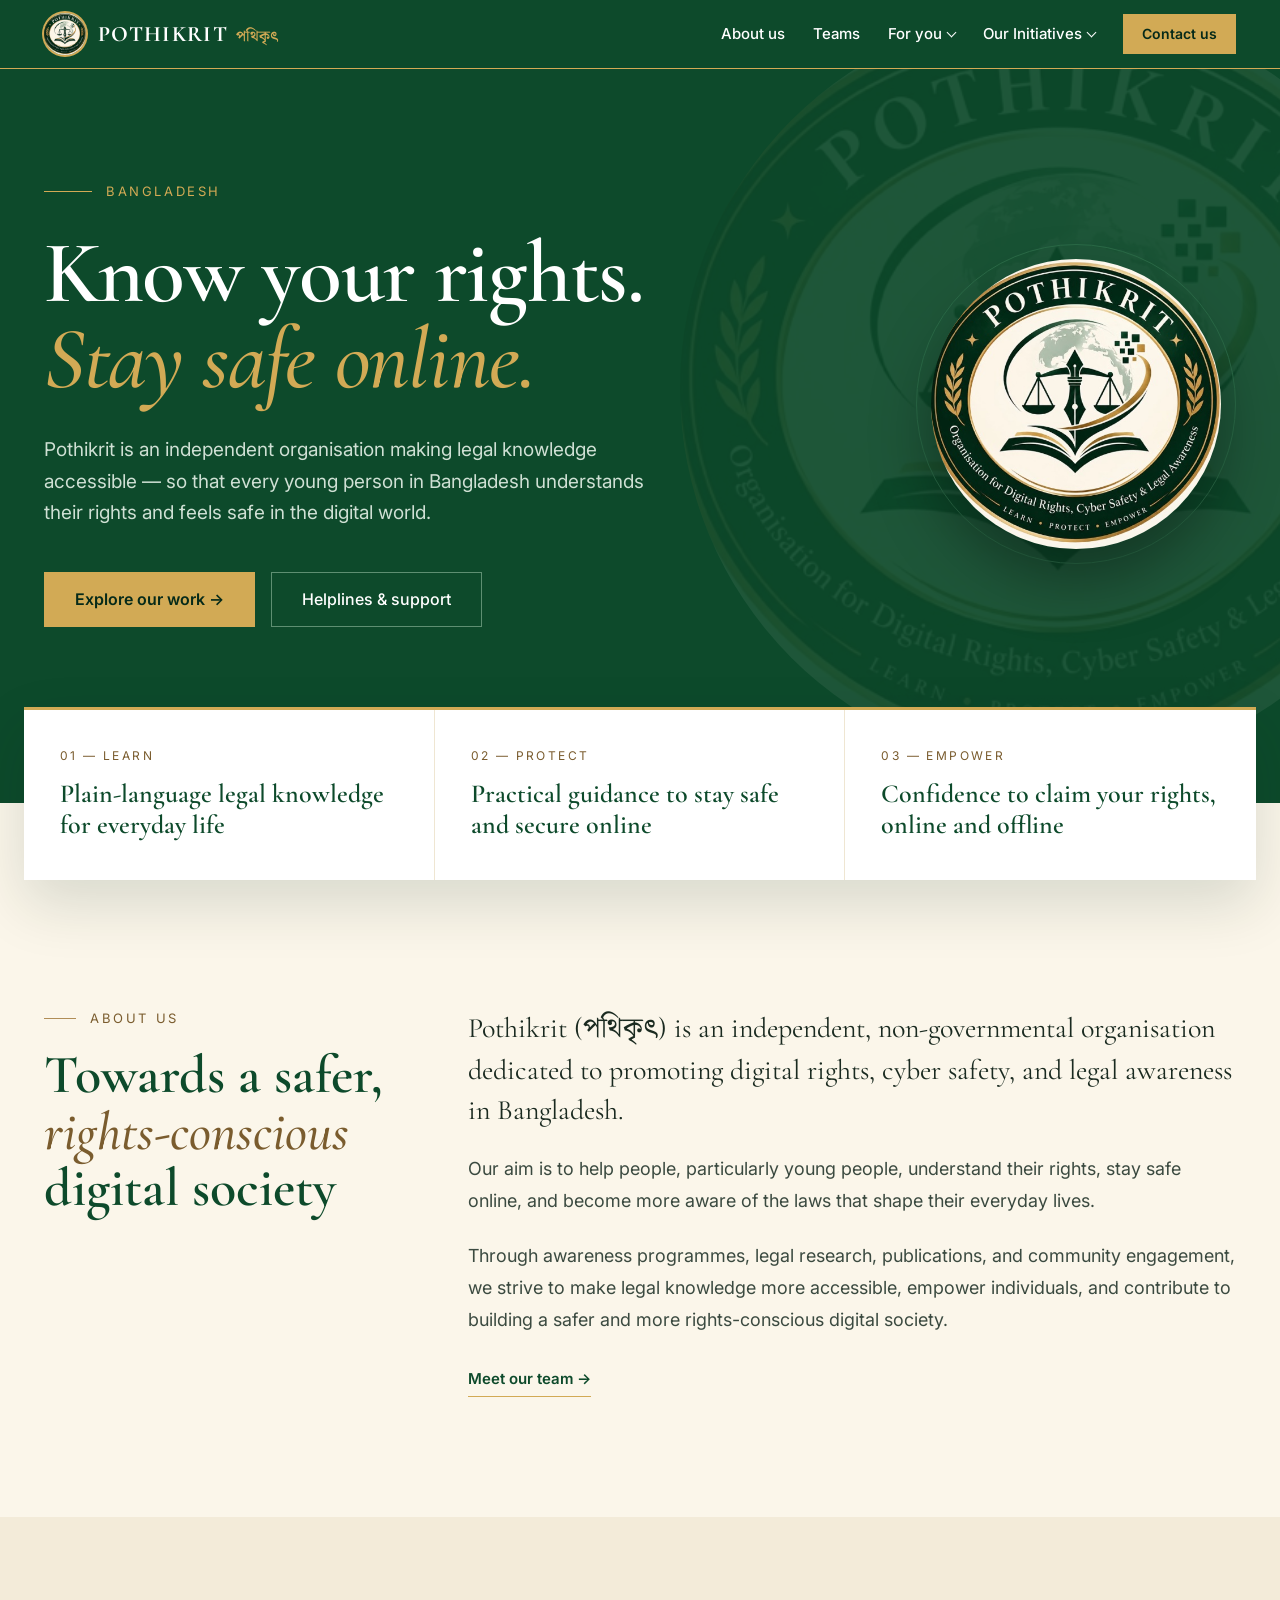
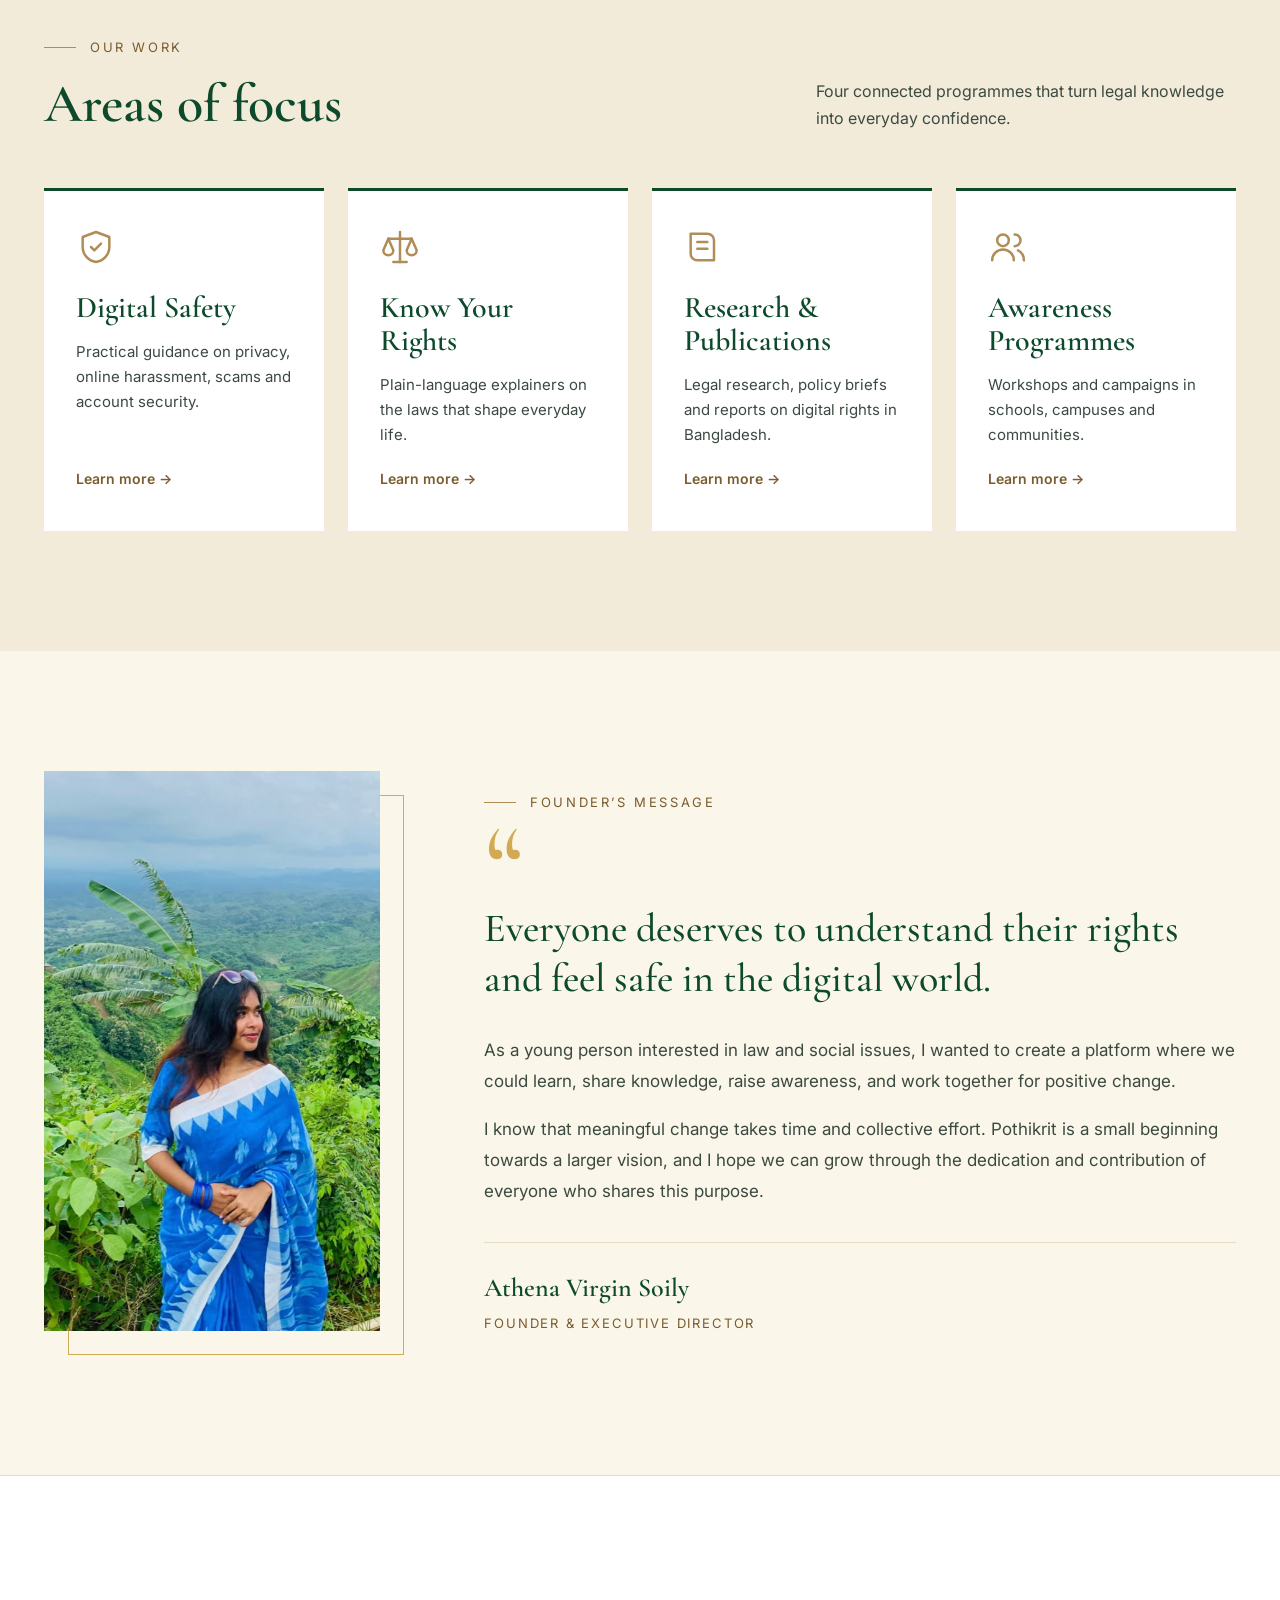
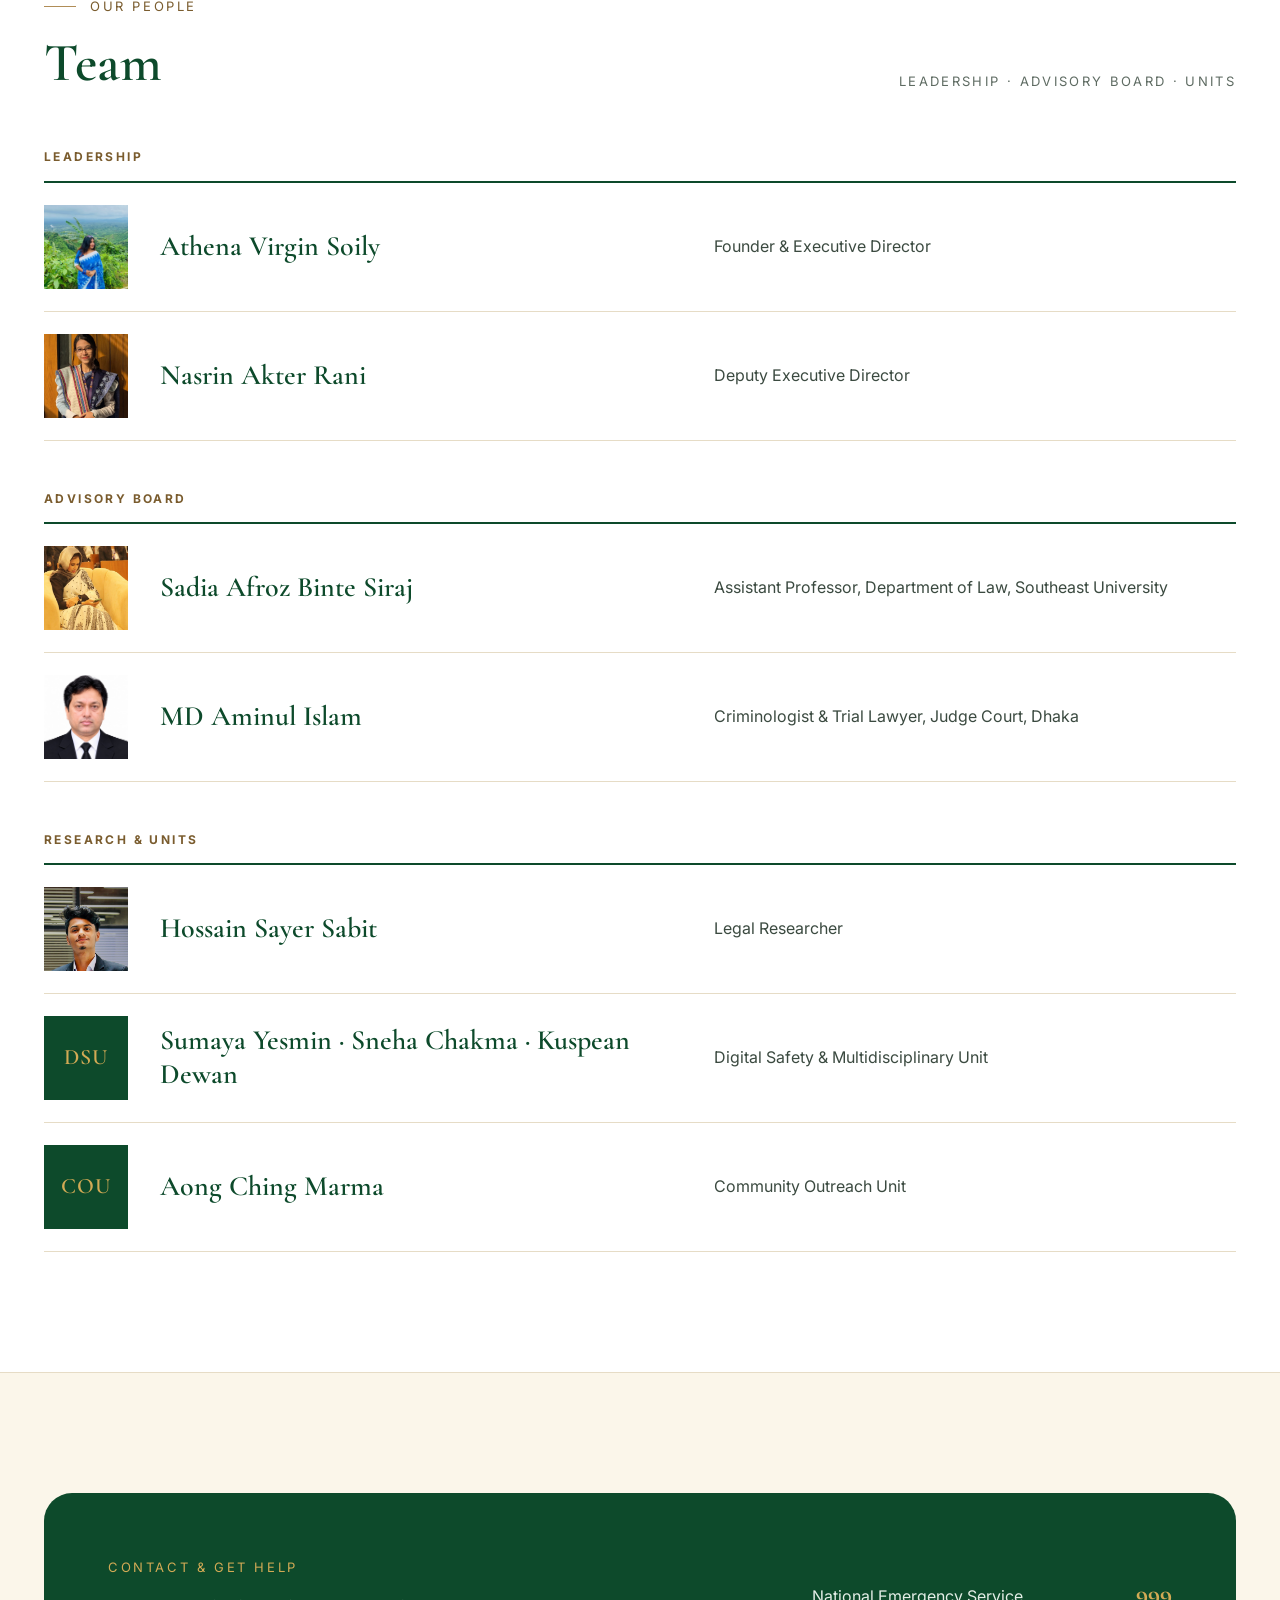
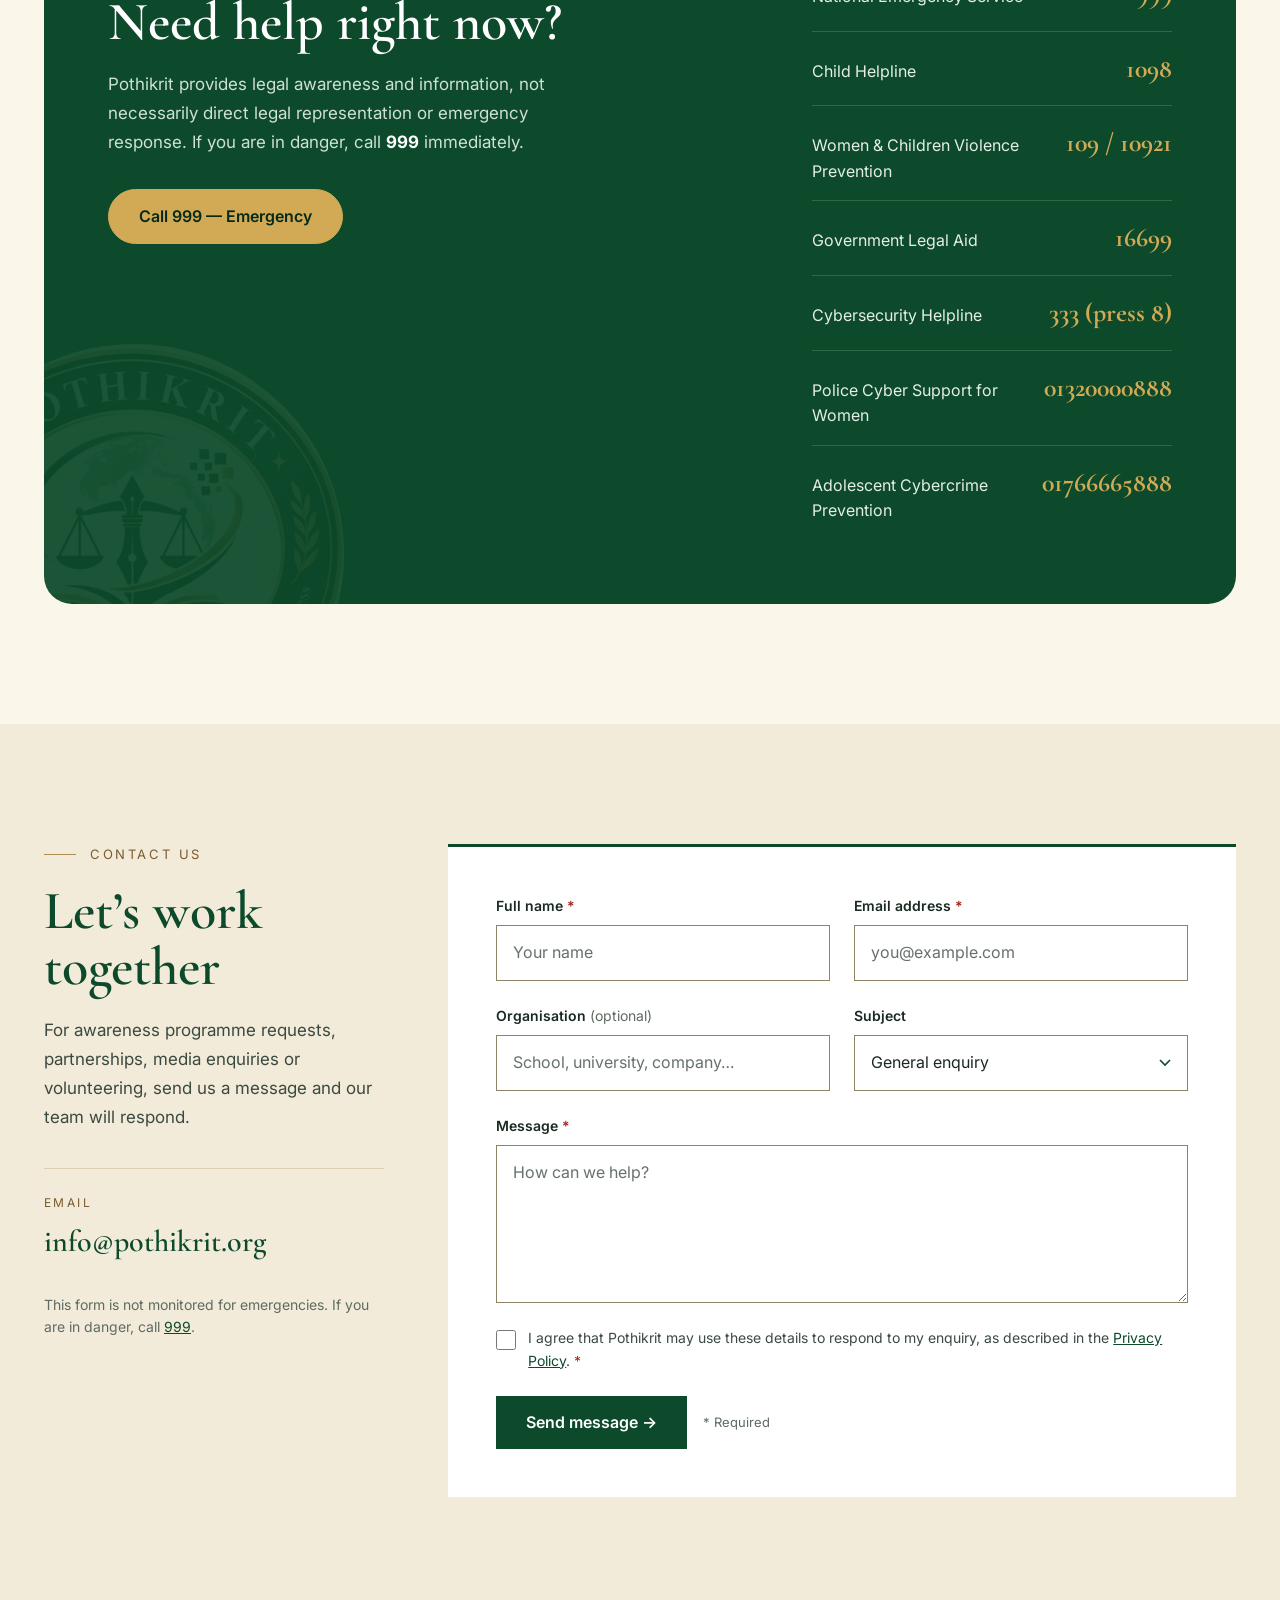
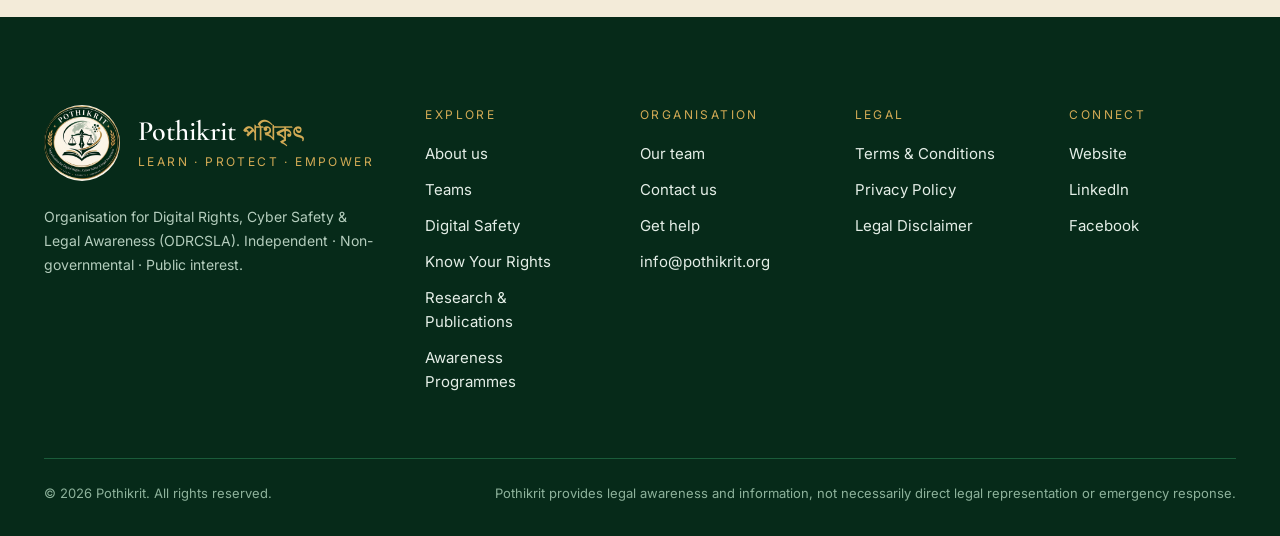
==== commit c54e2946: "Restructure navigation, add Digital Safety, Know Your Rights, Research and Awareness pages, update h" ====
--- a/index.html
+++ b/index.html
@@ -61,40 +61,36 @@
 <body>
 <a class="skip-link" href="#main">Skip to content</a>
 
-<div class="topbar on-dark">
-  <div class="container topbar__inner">
-    <span class="topbar__tag">Independent · Non-governmental · Public interest</span>
-    <span class="topbar__links"><a href="mailto:info@pothikrit.org">info@pothikrit.org</a><span>Emergency <a class="topbar__tel" href="tel:999">999</a></span></span>
-  </div>
-</div>
-
 <header class="site-header on-dark">
   <div class="container site-header__inner">
     <a class="brand" href="index.html" aria-label="Pothikrit — home">
-      <img class="brand__logo" src="assets/img/logo.jpg" alt="" width="60" height="60">
-      <span class="brand__text">
-        <span class="brand__names"><span class="brand__en">POTHIKRIT</span><span class="brand__bn" lang="bn">পথিকৃৎ</span></span>
-        <span class="brand__tag">Digital Rights · Cyber Safety · Legal Awareness</span>
-      </span>
+      <img class="brand__logo" src="assets/img/logo.jpg" alt="" width="42" height="42">
+      <span class="brand__names"><span class="brand__en">POTHIKRIT</span><span class="brand__bn" lang="bn">পথিকৃৎ</span></span>
     </a>
     <button class="nav-toggle" type="button" aria-expanded="false" aria-controls="nav-panel" aria-label="Open menu">
       <span class="nav-toggle__bars" aria-hidden="true"></span>
     </button>
-    <div class="nav-panel" id="nav-panel">
-      <nav class="nav" aria-label="Main">
-        <ul class="nav__list">
-        <li><a href="index.html#about">About us</a></li>
-        <li><a href="index.html#digital-safety">Digital safety</a></li>
-        <li><a href="index.html#know-your-rights">Know your rights</a></li>
-        <li><a href="index.html#research">Research &amp; Publications</a></li>
-        <li><a href="index.html#awareness">Awareness</a></li>
-        </ul>
-      </nav>
-      <div class="header-actions">
-        <a class="btn btn--outline" href="contact.html">Contact</a>
-        <a class="btn btn--gold" href="index.html#help">Get help</a>
-      </div>
-    </div>
+    <nav class="nav" id="nav-panel" aria-label="Main">
+      <ul class="nav__list">
+        <li class="nav__item"><a class="nav__link" href="index.html#about">About us</a></li>
+        <li class="nav__item"><a class="nav__link" href="index.html#people">Teams</a></li>
+        <li class="nav__item nav__item--has-menu">
+          <button class="nav__link nav__trigger" type="button" aria-expanded="false" aria-controls="menu-for-you">For you<span class="nav__caret" aria-hidden="true"></span></button>
+          <ul class="nav__menu" id="menu-for-you">
+            <li><a href="digital-safety.html">Digital Safety</a></li>
+            <li><a href="know-your-rights.html">Know Your Rights</a></li>
+          </ul>
+        </li>
+        <li class="nav__item nav__item--has-menu">
+          <button class="nav__link nav__trigger" type="button" aria-expanded="false" aria-controls="menu-initiatives">Our Initiatives<span class="nav__caret" aria-hidden="true"></span></button>
+          <ul class="nav__menu" id="menu-initiatives">
+            <li><a href="research.html">Research &amp; Publications</a></li>
+            <li><a href="awareness.html">Awareness Programmes</a></li>
+          </ul>
+        </li>
+        <li class="nav__item nav__item--cta"><a class="btn btn--gold nav__cta" href="contact.html">Contact us</a></li>
+      </ul>
+    </nav>
   </div>
 </header>
 
@@ -104,7 +100,7 @@
   <img class="hero__watermark" src="assets/img/logo.jpg" alt="" aria-hidden="true" width="760" height="760">
   <div class="container hero__inner">
     <div class="hero__copy">
-      <p class="eyebrow hero__eyebrow">Est. 30 October 2026 · Bangladesh</p>
+      <p class="eyebrow hero__eyebrow">Bangladesh</p>
       <h1 class="hero__title" id="hero-title">Know your rights. <em>Stay safe online.</em></h1>
       <p class="hero__text">Pothikrit is an independent organisation making legal knowledge accessible — so that every young person in Bangladesh understands their rights and feels safe in the digital world.</p>
       <div class="hero__ctas">
@@ -133,12 +129,6 @@
     <div class="split__side reveal">
       <p class="eyebrow">About us</p>
       <h2 class="h2" id="about-title">Towards a safer, <em>rights-conscious</em> digital society</h2>
-      <dl class="facts">
-        <dt>Established</dt><dd>30 October 2026</dd>
-        <dt>Status</dt><dd>Independent, non-governmental</dd>
-        <dt>Focus</dt><dd>Digital rights, cyber safety, legal awareness</dd>
-        <dt>Based in</dt><dd>Bangladesh</dd>
-      </dl>
     </div>
     <div class="split__main prose reveal">
       <p class="prose__lead">Pothikrit (<span lang="bn">পথিকৃৎ</span>) is an independent, non-governmental organisation dedicated to promoting digital rights, cyber safety, and legal awareness in Bangladesh.</p>
@@ -164,6 +154,7 @@
             <svg class="card__icon" viewBox="0 0 24 24" fill="none" stroke="currentColor" stroke-width="1.5" stroke-linecap="round" stroke-linejoin="round" aria-hidden="true" focusable="false"><path d="M12 3l8 3v6c0 4.5-3.4 8.3-8 9-4.6-.7-8-4.5-8-9V6l8-3z"/><path d="M9 12l2 2 4-4"/></svg>
             <h3 class="card__title">Digital Safety</h3>
             <p class="card__text">Practical guidance on privacy, online harassment, scams and account security.</p>
+            <a class="card__link" href="digital-safety.html">Learn more<span class="visually-hidden"> about Digital Safety</span> <span aria-hidden="true">→</span></a>
           </article>
         </li>
         <li id="know-your-rights">
@@ -171,6 +162,7 @@
             <svg class="card__icon" viewBox="0 0 24 24" fill="none" stroke="currentColor" stroke-width="1.5" stroke-linecap="round" stroke-linejoin="round" aria-hidden="true" focusable="false"><path d="M12 3v18"/><path d="M5 7h14"/><path d="M5 7l-3 7a3 3 0 0 0 6 0L5 7z"/><path d="M19 7l-3 7a3 3 0 0 0 6 0l-3-7z"/><path d="M8 21h8"/></svg>
             <h3 class="card__title">Know Your Rights</h3>
             <p class="card__text">Plain-language explainers on the laws that shape everyday life.</p>
+            <a class="card__link" href="know-your-rights.html">Learn more<span class="visually-hidden"> about Know Your Rights</span> <span aria-hidden="true">→</span></a>
           </article>
         </li>
         <li id="research">
@@ -178,6 +170,7 @@
             <svg class="card__icon" viewBox="0 0 24 24" fill="none" stroke="currentColor" stroke-width="1.5" stroke-linecap="round" stroke-linejoin="round" aria-hidden="true" focusable="false"><path d="M4 4h10a4 4 0 0 1 4 4v12H8a4 4 0 0 1-4-4V4z"/><path d="M8 9h6"/><path d="M8 13h6"/></svg>
             <h3 class="card__title">Research &amp; Publications</h3>
             <p class="card__text">Legal research, policy briefs and reports on digital rights in Bangladesh.</p>
+            <a class="card__link" href="research.html">Learn more<span class="visually-hidden"> about Research &amp; Publications</span> <span aria-hidden="true">→</span></a>
           </article>
         </li>
         <li id="awareness">
@@ -185,7 +178,7 @@
             <svg class="card__icon" viewBox="0 0 24 24" fill="none" stroke="currentColor" stroke-width="1.5" stroke-linecap="round" stroke-linejoin="round" aria-hidden="true" focusable="false"><circle cx="9" cy="8" r="3.5"/><path d="M2.5 20a6.5 6.5 0 0 1 13 0"/><path d="M16 4.5a3.5 3.5 0 0 1 0 7"/><path d="M18 14a6.5 6.5 0 0 1 3.5 6"/></svg>
             <h3 class="card__title">Awareness Programmes</h3>
             <p class="card__text">Workshops and campaigns in schools, campuses and communities.</p>
-            <a class="card__link" href="contact.html?subject=programme">Request a session →</a>
+            <a class="card__link" href="awareness.html">Learn more<span class="visually-hidden"> about Awareness Programmes</span> <span aria-hidden="true">→</span></a>
           </article>
         </li>
     </ul>
@@ -267,8 +260,9 @@
           <li><a class="helpline" href="tel:999"><span>National Emergency Service</span><span class="helpline__num">999</span></a></li>
           <li><a class="helpline" href="tel:1098"><span>Child Helpline</span><span class="helpline__num">1098</span></a></li>
           <li><a class="helpline" href="tel:109"><span>Women &amp; Children Violence Prevention</span><span class="helpline__num">109 / 10921</span></a></li>
-          <li><a class="helpline" href="tel:16430"><span>Government Legal Aid</span><span class="helpline__num">16430</span></a></li>
+          <li><a class="helpline" href="tel:16699"><span>Government Legal Aid</span><span class="helpline__num">16699</span></a></li>
           <li><a class="helpline" href="tel:333"><span>Cybersecurity Helpline</span><span class="helpline__num">333 (press 8)</span></a></li>
+          <li><a class="helpline" href="tel:01320000888"><span>Police Cyber Support for Women</span><span class="helpline__num">01320000888</span></a></li>
           <li><a class="helpline" href="tel:01766665888"><span>Adolescent Cybercrime Prevention</span><span class="helpline__num">01766665888</span></a></li>
       </ul>
     </div>
@@ -367,10 +361,11 @@
         <h2 class="footer-nav__title" id="fn-explore">Explore</h2>
         <ul>
           <li><a href="index.html#about">About us</a></li>
-          <li><a href="index.html#digital-safety">Digital safety</a></li>
-          <li><a href="index.html#know-your-rights">Know your rights</a></li>
-          <li><a href="index.html#research">Research &amp; Publications</a></li>
-          <li><a href="index.html#awareness">Awareness programmes</a></li>
+          <li><a href="index.html#people">Teams</a></li>
+          <li><a href="digital-safety.html">Digital Safety</a></li>
+          <li><a href="know-your-rights.html">Know Your Rights</a></li>
+          <li><a href="research.html">Research &amp; Publications</a></li>
+          <li><a href="awareness.html">Awareness Programmes</a></li>
         </ul>
       </nav>
       <nav class="footer-nav" aria-labelledby="fn-org">
--- a/assets/css/styles.css
+++ b/assets/css/styles.css
@@ -41,7 +41,7 @@
   /* Layout */
   --max: 1240px;
   --gutter: 24px;
-  --header-h: 92px;
+  --header-h: 68px;
   --shadow-card: 0 24px 60px rgba(6, 42, 25, 0.14);
   --ease: cubic-bezier(.2, .7, .2, 1);
 }
@@ -53,7 +53,7 @@
   -webkit-text-size-adjust: 100%;
   text-size-adjust: 100%;
   scroll-behavior: smooth;
-  scroll-padding-top: calc(var(--header-h) + 16px);
+  scroll-padding-top: 16px;
 }
 
 body {
@@ -198,113 +198,108 @@
   text-decoration: none;
 }
 
-/* ---------- Top bar ------------------------------------------------------- */
-.topbar {
-  background: var(--deep);
-  color: var(--on-dark-soft);
-  font-size: 13px;
-}
-.topbar__inner {
-  display: flex;
-  flex-wrap: wrap;
-  gap: 8px 24px;
-  justify-content: space-between;
-  align-items: center;
-  padding-top: 10px;
-  padding-bottom: 10px;
-}
-.topbar__tag { letter-spacing: 0.04em; }
-.topbar__links { display: flex; flex-wrap: wrap; gap: 8px 24px; }
-.topbar a { color: var(--white); text-decoration: none; }
-.topbar a:hover { text-decoration: underline; color: var(--white); }
-.topbar .topbar__tel { color: var(--gold); font-weight: 600; }
-
-/* ---------- Header -------------------------------------------------------- */
+/* ---------- Header (scrolls with the page; not sticky) ------------------- */
 .site-header {
-  position: sticky;
-  top: 0;
+  position: relative;
   z-index: 50;
   background: var(--green);
   color: var(--white);
   border-bottom: 1px solid var(--gold);
-  transition: box-shadow .25s var(--ease);
-}
-.site-header.is-scrolled { box-shadow: 0 8px 24px rgba(6, 42, 25, 0.28); }
+}
 
 .site-header__inner {
   display: flex;
   flex-wrap: wrap;
   align-items: center;
   justify-content: space-between;
-  gap: 16px 40px;
-  padding-top: 14px;
-  padding-bottom: 14px;
+  gap: 0 32px;
+  min-height: var(--header-h);
 }
 
 .brand {
   display: flex;
   align-items: center;
-  gap: 14px;
+  gap: 12px;
+  padding: 10px 0;
   color: var(--white);
   text-decoration: none;
   min-width: 0;
 }
 .brand:hover { color: var(--white); }
 .brand__logo {
-  width: 60px; height: 60px;
+  width: 42px; height: 42px;
   border-radius: 50%;
   box-shadow: 0 0 0 2px var(--gold);
   flex: 0 0 auto;
 }
-.brand__text { display: flex; flex-direction: column; line-height: 1.05; min-width: 0; }
-.brand__names { display: flex; align-items: baseline; gap: 10px; flex-wrap: wrap; }
+.brand__names { display: flex; align-items: baseline; gap: 8px; line-height: 1; }
 .brand__en {
   font-family: var(--font-display);
-  font-size: 28px;
+  font-size: 22px;
   font-weight: 700;
   letter-spacing: 0.06em;
 }
-.brand__bn { font-size: 20px; font-weight: 600; color: var(--gold); }
-.brand__tag {
-  font-size: 11px;
-  letter-spacing: 0.14em;
-  text-transform: uppercase;
-  color: var(--on-dark-muted);
-  margin-top: 4px;
-}
-
-.nav-panel {
-  display: flex;
-  flex: 1 1 auto;
-  align-items: center;
-  justify-content: space-between;
-  gap: 16px 40px;
-}
+.brand__bn { font-size: 15px; font-weight: 600; color: var(--gold); }
+
 .nav__list {
   list-style: none;
   margin: 0;
   padding: 0;
   display: flex;
-  flex-wrap: wrap;
-  gap: 6px 28px;
+  align-items: center;
+  gap: 4px;
   font-size: 15px;
   font-weight: 500;
 }
-.nav a {
+.nav__item { position: relative; }
+.nav__link {
+  display: inline-flex;
+  align-items: center;
+  gap: 6px;
+  min-height: 44px;
+  padding: 0 12px;
+  background: none;
+  border: 0;
   color: var(--white);
+  font-weight: 500;
   text-decoration: none;
-  padding: 6px 0;
-  border-bottom: 1px solid transparent;
-}
-.nav a:hover { color: var(--white); border-bottom-color: var(--gold); }
-.nav a[aria-current="page"] { border-bottom-color: var(--gold); }
-.header-actions { display: flex; gap: 12px; flex-wrap: wrap; }
+  cursor: pointer;
+}
+.nav__link:hover,
+.nav__trigger[aria-expanded="true"] { color: var(--gold); }
+.nav__item.is-current > .nav__link { color: var(--gold); }
+.nav__caret {
+  width: 7px; height: 7px;
+  border-right: 1.5px solid currentColor;
+  border-bottom: 1.5px solid currentColor;
+  transform: translateY(-2px) rotate(45deg);
+  transition: transform .2s var(--ease);
+}
+.nav__trigger[aria-expanded="true"] .nav__caret { transform: translateY(1px) rotate(-135deg); }
+
+.nav__menu {
+  list-style: none;
+  margin: 0;
+  padding: 8px 0;
+  font-size: 15px;
+}
+.nav__menu a {
+  display: block;
+  padding: 10px 20px;
+  text-decoration: none;
+  white-space: nowrap;
+}
+.nav__menu a[aria-current="page"] { font-weight: 600; }
+
+.nav__item--cta { margin-left: 12px; }
+.nav__cta { min-height: 40px; padding: 10px 18px; }
+.nav__cta[aria-current="page"] { box-shadow: inset 0 0 0 2px var(--deep); }
 
 .nav-toggle {
   display: none;
   align-items: center;
   justify-content: center;
-  width: 48px; height: 48px;
+  width: 44px; height: 44px;
   padding: 0;
   background: transparent;
   color: var(--white);
@@ -315,46 +310,73 @@
 .nav-toggle__bars::before,
 .nav-toggle__bars::after {
   display: block;
-  width: 22px; height: 2px;
+  width: 20px; height: 2px;
   background: currentColor;
   transition: transform .2s var(--ease), opacity .2s var(--ease);
 }
 .nav-toggle__bars { position: relative; }
 .nav-toggle__bars::before,
 .nav-toggle__bars::after { content: ""; position: absolute; left: 0; }
-.nav-toggle__bars::before { top: -7px; }
-.nav-toggle__bars::after { top: 7px; }
+.nav-toggle__bars::before { top: -6px; }
+.nav-toggle__bars::after { top: 6px; }
 .nav-toggle[aria-expanded="true"] .nav-toggle__bars { background: transparent; }
-.nav-toggle[aria-expanded="true"] .nav-toggle__bars::before { transform: translateY(7px) rotate(45deg); }
-.nav-toggle[aria-expanded="true"] .nav-toggle__bars::after { transform: translateY(-7px) rotate(-45deg); }
-
-@media (max-width: 1140px) {
-  :root { --header-h: 78px; }
-  .brand__logo { width: 50px; height: 50px; }
-  .brand__en { font-size: 24px; }
-  .brand__bn { font-size: 17px; }
+.nav-toggle[aria-expanded="true"] .nav-toggle__bars::before { transform: translateY(6px) rotate(45deg); }
+.nav-toggle[aria-expanded="true"] .nav-toggle__bars::after { transform: translateY(-6px) rotate(-45deg); }
+
+/* Desktop: dropdown panels */
+@media (min-width: 900px) {
+  .nav__menu {
+    position: absolute;
+    top: calc(100% + 6px);
+    left: 0;
+    min-width: 240px;
+    background: var(--white);
+    border-top: 3px solid var(--gold);
+    box-shadow: 0 18px 40px rgba(6, 42, 25, 0.18);
+    z-index: 60;
+  }
+  /* Invisible bridge so the pointer can travel from button to panel. */
+  .nav__menu::before { content: ""; position: absolute; left: 0; right: 0; top: -12px; height: 12px; }
+  .js .nav__menu { display: none; }
+  .js .nav__trigger[aria-expanded="true"] + .nav__menu { display: block; }
+  /* Without JavaScript, fall back to hover/focus-within. */
+  html:not(.js) .nav__item--has-menu:not(:hover):not(:focus-within) .nav__menu { display: none; }
+  .nav__menu a { color: var(--green); }
+  .nav__menu a:hover { background: var(--cream); color: var(--gold-text); }
+  .nav__menu a[aria-current="page"] { color: var(--gold-text); box-shadow: inset 3px 0 0 var(--gold); }
+  .nav__menu a:focus-visible { outline-offset: -3px; outline-color: var(--green); }
+}
+
+/* Mobile: hamburger + expandable sub-lists */
+@media (max-width: 899.98px) {
+  :root { --header-h: 64px; }
   .js .nav-toggle { display: inline-flex; }
-  .nav-panel {
-    flex: 1 1 100%;
+  .nav { flex: 1 1 100%; }
+  .js .nav { display: none; }
+  .js .site-header.is-open .nav { display: block; }
+  .nav__list {
     flex-direction: column;
     align-items: stretch;
-    gap: 20px;
-    padding: 8px 0 12px;
+    gap: 0;
+    padding: 4px 0 20px;
     border-top: 1px solid var(--dark-rule);
+    font-size: 17px;
   }
-  .js .nav-panel { display: none; }
-  .js .site-header.is-open .nav-panel { display: flex; }
-  .nav__list { flex-direction: column; gap: 0; font-size: 17px; }
-  .nav a { padding: 12px 0; border-bottom: 1px solid var(--dark-rule); }
-  .nav a:hover, .nav a[aria-current="page"] { border-bottom-color: var(--dark-rule); color: var(--gold); }
-  .header-actions .btn { flex: 1 1 140px; }
-}
-@media (max-width: 480px) {
-  .brand__tag { display: none; }
+  .nav__item { border-bottom: 1px solid var(--dark-rule); }
+  .nav__link { width: 100%; justify-content: space-between; padding: 0; min-height: 52px; text-align: left; }
+  .js .nav__menu { display: none; }
+  .js .nav__trigger[aria-expanded="true"] + .nav__menu { display: block; }
+  .nav__menu { padding: 0 0 12px 16px; border-left: 1px solid var(--gold); margin-left: 4px; }
+  .nav__menu a { color: var(--on-dark-link); padding: 10px 12px; }
+  .nav__menu a:hover, .nav__menu a[aria-current="page"] { color: var(--gold); }
+  .nav__item--cta { margin: 20px 0 0; border-bottom: 0; }
+  .nav__cta { width: 100%; min-height: 48px; }
+}
+@media (max-width: 380px) {
   .brand { gap: 10px; }
-  .brand__logo { width: 44px; height: 44px; }
-  .brand__en { font-size: 21px; }
-  .brand__bn { font-size: 15px; }
+  .brand__logo { width: 38px; height: 38px; }
+  .brand__en { font-size: 20px; }
+  .brand__bn { font-size: 14px; }
 }
 
 /* ---------- Hero ---------------------------------------------------------- */
@@ -488,19 +510,6 @@
 .split { display: flex; flex-wrap: wrap; gap: 64px; }
 .split__side { flex: 1 1 360px; min-width: 0; }
 .split__main { flex: 999 1 520px; min-width: 0; }
-
-.facts {
-  margin: 40px 0 0;
-  display: grid;
-  grid-template-columns: 140px 1fr;
-  gap: 14px 20px;
-  font-size: 15px;
-  border-top: 1px solid var(--line);
-  padding-top: 24px;
-}
-.facts dt { color: var(--muted); }
-.facts dd { margin: 0; font-weight: 600; }
-@media (max-width: 400px) { .facts { grid-template-columns: 1fr; gap: 2px; } .facts dd { margin-bottom: 12px; } }
 
 .prose { font-size: 18px; line-height: 1.8; color: var(--body); }
 .prose p { margin: 0 0 22px; }
@@ -834,7 +843,7 @@
   gap: 14px;
   font-size: 15px;
 }
-@media (min-width: 960px) { .legal__nav { position: sticky; top: calc(var(--header-h) + 24px); } }
+@media (min-width: 960px) { .legal__nav { position: sticky; top: 24px; } }
 .legal__nav ul { list-style: none; margin: 0; padding: 0; display: flex; flex-direction: column; gap: 10px; }
 .legal__nav a { color: var(--green); font-weight: 600; text-decoration: none; display: inline-block; padding: 2px 0; border-bottom: 1px solid transparent; }
 .legal__nav a:hover { color: var(--gold-text); border-bottom-color: var(--gold); }
@@ -850,6 +859,199 @@
 .legal__next { margin-top: 56px; padding-top: 24px; border-top: 1px solid var(--line); display: flex; flex-wrap: wrap; gap: 16px 32px; }
 
 .legal-index { list-style: none; margin: 0; padding: 0; display: grid; gap: 24px; grid-template-columns: repeat(auto-fit, minmax(260px, 1fr)); }
+
+/* ---------- Guide pages (Digital Safety, Know Your Rights) ---------------- */
+.page-hero__intro { margin: 24px 0 0; max-width: 680px; font-size: clamp(17px, 1rem + .3vw, 19px); line-height: 1.7; color: var(--on-dark-soft); }
+
+.guide { display: flex; flex-wrap: wrap; gap: 56px; align-items: flex-start; }
+.guide__nav {
+  flex: 1 1 240px;
+  max-width: 300px;
+  background: var(--white);
+  border-top: 3px solid var(--green);
+  padding: 24px 28px 28px;
+  font-size: 15px;
+}
+.guide__nav ol { list-style: none; margin: 14px 0 0; padding: 0; display: flex; flex-direction: column; gap: 4px; counter-reset: toc; }
+.guide__nav li { counter-increment: toc; }
+.guide__nav a {
+  display: flex;
+  gap: 10px;
+  padding: 6px 0;
+  color: var(--green);
+  font-weight: 600;
+  text-decoration: none;
+  line-height: 1.4;
+}
+.guide__nav a::before { content: counter(toc, decimal-leading-zero); color: var(--gold-text); font-weight: 500; font-variant-numeric: tabular-nums; }
+.guide__nav a:hover { color: var(--gold-text); text-decoration: underline; text-decoration-color: var(--gold); text-underline-offset: 4px; }
+@media (max-width: 899.98px) { .guide__nav { max-width: none; flex-basis: 100%; } }
+
+.guide__body { flex: 999 1 560px; min-width: 0; max-width: 780px; overflow-wrap: break-word; font-size: 17px; line-height: 1.8; color: var(--body); }
+.guide__body > :where(section + section) { margin-top: 64px; padding-top: 48px; border-top: 1px solid var(--line); }
+.guide__body :where(h2) {
+  margin: 0 0 20px;
+  font-family: var(--font-display);
+  font-weight: 600;
+  font-size: clamp(2rem, 1.5rem + 1.6vw, 2.625rem);
+  line-height: 1.1;
+  color: var(--green);
+  scroll-margin-top: 24px;
+}
+.guide__body :where(h3) {
+  margin: 36px 0 12px;
+  font-family: var(--font-display);
+  font-weight: 600;
+  font-size: 26px;
+  line-height: 1.2;
+  color: var(--ink);
+}
+.guide__body :where(p) { margin: 0 0 18px; }
+.guide__body :where(p:last-child) { margin-bottom: 0; }
+.guide__body :where(a:not([class])) { color: var(--green); font-weight: 500; text-underline-offset: 3px; }
+.guide__body :where(a:not([class]):hover) { color: var(--gold-text); }
+.guide__body :where(strong) { color: var(--ink); }
+.guide__body :where(ul:not([class])) { margin: 0 0 22px; padding: 0; list-style: none; }
+.guide__body :where(ul:not([class]) > li) { position: relative; padding-left: 26px; margin-bottom: 10px; }
+.guide__body :where(ul:not([class]) > li)::before {
+  content: "";
+  position: absolute;
+  left: 4px; top: 0.72em;
+  width: 7px; height: 7px;
+  background: var(--gold-line);
+  transform: rotate(45deg);
+}
+.guide__lead { font-family: var(--font-display); font-size: clamp(22px, 1.1rem + .8vw, 26px); line-height: 1.45; color: var(--ink); }
+.placeholder-note { padding: 20px 24px; border: 1px dashed var(--line-sand); background: var(--white); color: var(--muted); font-size: 16px; }
+
+/* Key-law cards */
+.laws { list-style: none; margin: 24px 0 28px; padding: 0; display: grid; gap: 16px; grid-template-columns: repeat(auto-fit, minmax(240px, 1fr)); }
+.law {
+  background: var(--white);
+  border-left: 3px solid var(--gold-line);
+  padding: 20px 22px;
+  line-height: 1.55;
+}
+.law__head { display: flex; flex-wrap: wrap; align-items: baseline; justify-content: space-between; gap: 4px 12px; margin: 0 0 8px; }
+.law__name { margin: 0; font-family: var(--font-display); font-size: 22px; font-weight: 600; line-height: 1.2; color: var(--green); }
+.law__year { font-size: 12px; letter-spacing: 0.16em; text-transform: uppercase; color: var(--gold-text); font-weight: 600; white-space: nowrap; }
+.law__summary { margin: 0; font-size: 15px; color: var(--body); }
+
+/* Tip / callout box */
+.tip {
+  margin: 28px 0;
+  padding: 22px 24px 22px 64px;
+  position: relative;
+  background: #EAF2EC;
+  border-left: 4px solid var(--green);
+  font-size: 16px;
+  line-height: 1.7;
+  color: var(--ink);
+}
+.tip::before {
+  content: "i";
+  position: absolute;
+  left: 20px; top: 22px;
+  width: 28px; height: 28px;
+  border-radius: 50%;
+  background: var(--green);
+  color: var(--gold);
+  font-family: var(--font-display);
+  font-size: 20px;
+  font-weight: 700;
+  font-style: italic;
+  line-height: 28px;
+  text-align: center;
+}
+.tip__title { display: block; margin-bottom: 4px; font-weight: 600; color: var(--green); }
+.tip p { margin: 0; }
+.tip--warn { background: #FBF1E2; border-left-color: var(--gold-text); }
+.tip--warn::before { content: "!"; background: var(--gold-text); color: var(--white); font-style: normal; }
+.tip--warn .tip__title { color: var(--gold-text); }
+
+/* Numbered steps: "What to do if…" */
+.steps { list-style: none; margin: 24px 0 28px; padding: 0; counter-reset: step; }
+.steps > li {
+  counter-increment: step;
+  position: relative;
+  padding: 0 0 24px 64px;
+  min-height: 44px;
+}
+.steps > li::before {
+  content: counter(step);
+  position: absolute;
+  left: 0; top: 0;
+  width: 44px; height: 44px;
+  border-radius: 50%;
+  background: var(--green);
+  color: var(--gold);
+  font-family: var(--font-display);
+  font-size: 22px;
+  font-weight: 700;
+  line-height: 44px;
+  text-align: center;
+}
+.steps > li::after {
+  content: "";
+  position: absolute;
+  left: 21px; top: 50px; bottom: 6px;
+  width: 1px;
+  background: var(--line-sand);
+}
+.steps > li:last-child { padding-bottom: 0; }
+.steps > li:last-child::after { display: none; }
+.steps__title { display: block; padding-top: 8px; font-weight: 600; color: var(--ink); }
+
+/* Closing helpline box */
+.helpbox {
+  margin-top: 72px;
+  position: relative;
+  overflow: hidden;
+  padding: 40px;
+  background: var(--green);
+  color: var(--on-dark-soft);
+  border-radius: 24px;
+}
+.helpbox__title { margin: 0 0 12px; font-family: var(--font-display); font-size: clamp(2rem, 1.6rem + 1.2vw, 2.5rem); font-weight: 600; line-height: 1.1; color: var(--white); }
+.helpbox__text { margin: 0; max-width: 560px; font-size: 16px; line-height: 1.7; }
+.helpbox__text strong { color: var(--white); }
+.helpbox__lines { list-style: none; margin: 24px 0 0; padding: 0; display: grid; gap: 0 32px; grid-template-columns: repeat(auto-fit, minmax(240px, 1fr)); }
+.helpbox .helpline { padding: 12px 0; }
+.helpbox .helplines li:last-child .helpline { border-bottom: 1px solid var(--dark-rule); }
+.helpbox .helpline__num { font-size: 22px; }
+.helpbox__actions { display: flex; flex-wrap: wrap; gap: 12px; margin-top: 28px; }
+.helpbox__disclaimer { margin: 24px 0 0; padding-top: 16px; border-top: 1px solid var(--dark-rule); font-size: 14px; line-height: 1.6; color: var(--on-dark-muted); }
+@media (max-width: 600px) { .helpbox { padding: 32px 22px; border-radius: 18px; } }
+
+/* Sources */
+.sources { margin-top: 56px; padding-top: 28px; border-top: 2px solid var(--green); }
+.sources__title { margin: 0 0 16px; font-family: var(--font-body); font-size: 12px; font-weight: 600; letter-spacing: 0.2em; text-transform: uppercase; color: var(--gold-text); }
+.sources ol { margin: 0; padding-left: 22px; font-size: 14px; line-height: 1.65; color: var(--muted); }
+.sources li { margin-bottom: 8px; padding-left: 4px; overflow-wrap: anywhere; }
+.sources li::marker { color: var(--gold-text); }
+.sources a { color: var(--green); }
+
+/* ---------- Coming-soon pages -------------------------------------------- */
+.soon { text-align: center; }
+.soon__inner { max-width: 760px; margin: 0 auto; }
+.soon__ornament { display: flex; align-items: center; justify-content: center; gap: 16px; margin: 0 0 28px; color: var(--gold-line); }
+.soon__ornament::before,
+.soon__ornament::after { content: ""; width: 72px; height: 1px; background: var(--gold-line); }
+.soon__ornament span { width: 9px; height: 9px; border: 1px solid currentColor; transform: rotate(45deg); }
+.soon__title {
+  margin: 0;
+  font-family: var(--font-display);
+  font-style: italic;
+  font-weight: 500;
+  font-size: clamp(3.5rem, 2rem + 7vw, 7.5rem);
+  line-height: 0.95;
+  color: var(--green);
+  letter-spacing: -0.01em;
+}
+.soon__text { margin: 28px auto 0; max-width: 560px; font-size: 18px; line-height: 1.75; color: var(--body); }
+.soon__actions { display: flex; flex-wrap: wrap; justify-content: center; gap: 16px; margin-top: 40px; }
+.btn--line { border-color: var(--green); color: var(--green); }
+.btn--line:hover { background: var(--green); color: var(--white); }
 
 /* ---------- 404 ----------------------------------------------------------- */
 .notfound { text-align: left; }
@@ -911,7 +1113,7 @@
 
 /* ---------- Print --------------------------------------------------------- */
 @media print {
-  .topbar, .site-header, .nav-toggle, .hero__watermark, .help-panel__watermark, .form { display: none !important; }
+  .site-header, .nav-toggle, .hero__watermark, .help-panel__watermark, .form { display: none !important; }
   body { background: #fff; }
   .js .reveal { opacity: 1; transform: none; }
 }
@@ -922,3 +1124,6 @@
 .section--legal { padding-top: 80px; }
 .page-hero__meta a { color: var(--white); }
 .notfound .page-hero__inner { padding-top: 96px; padding-bottom: 112px; }
+
+/* Law-card headings inside guide body (beat .guide__body h3) */
+.laws .law__name { margin: 0; font-size: 22px; }
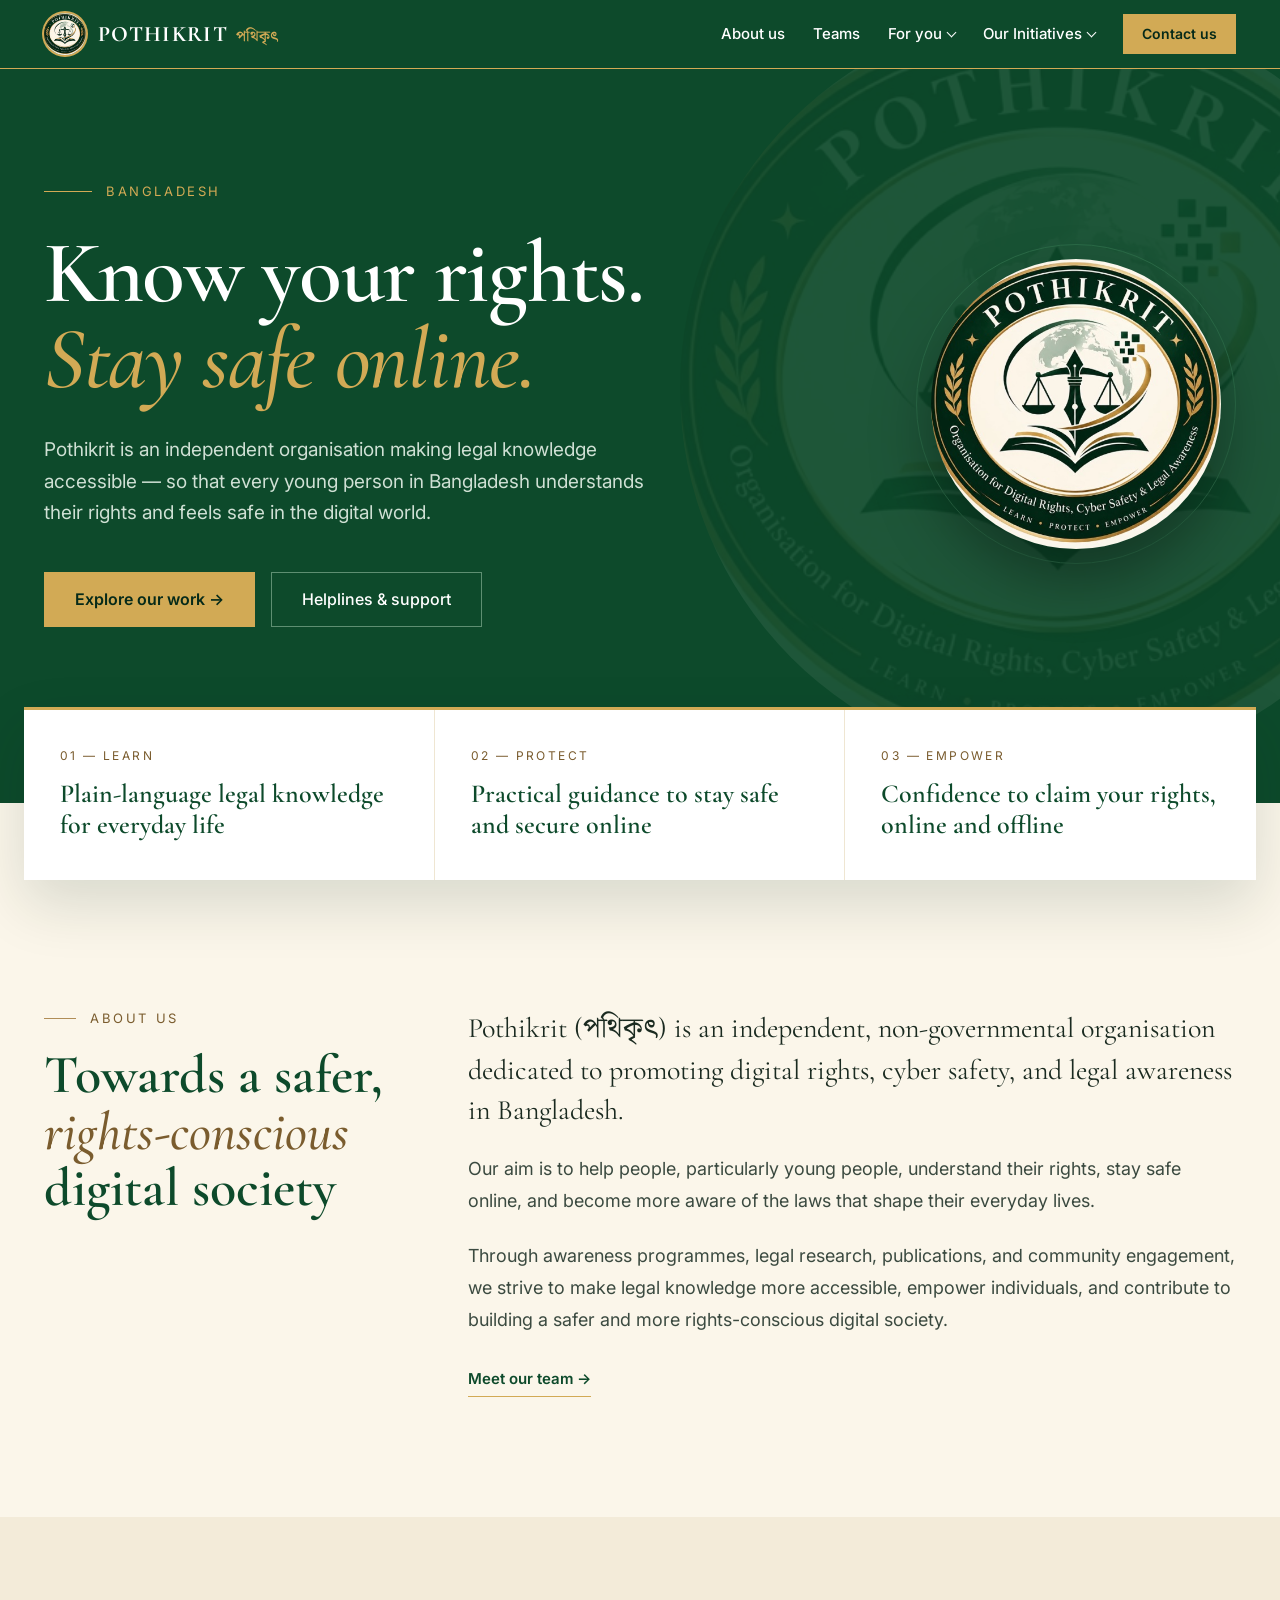
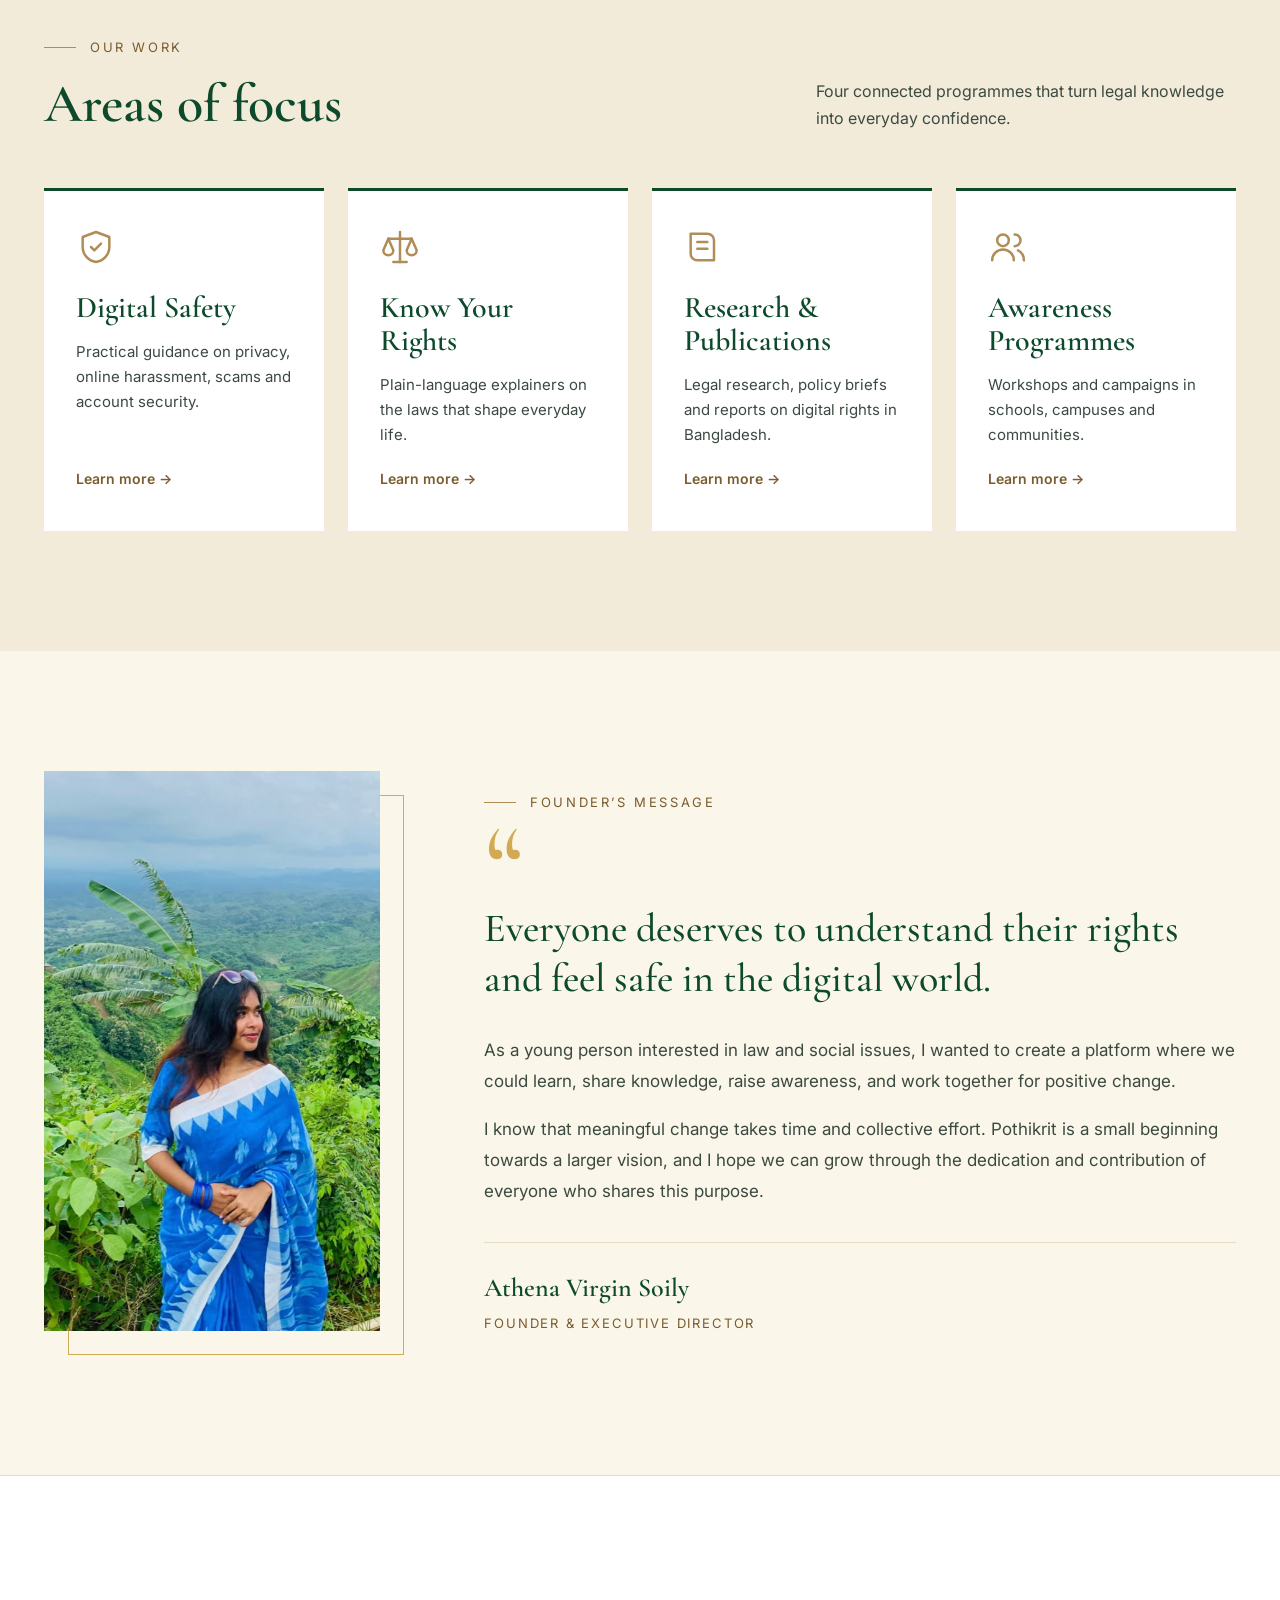
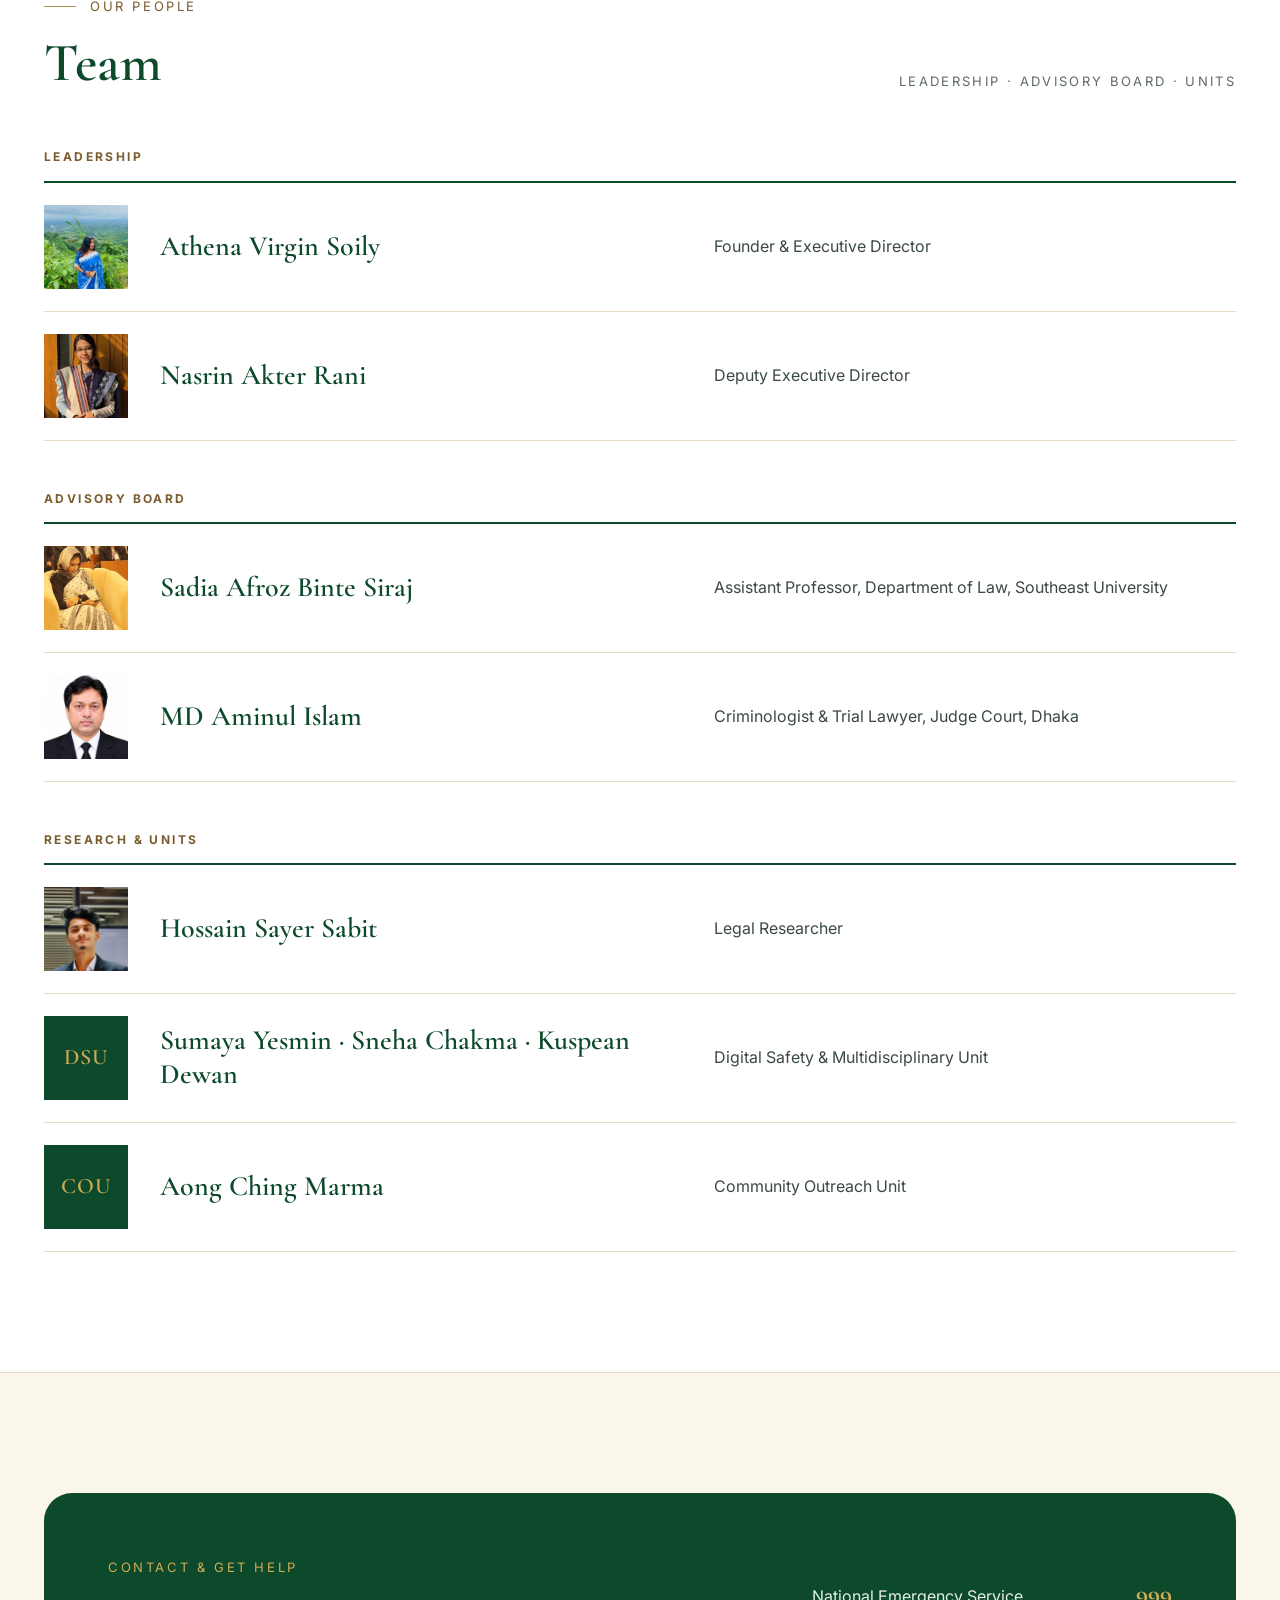
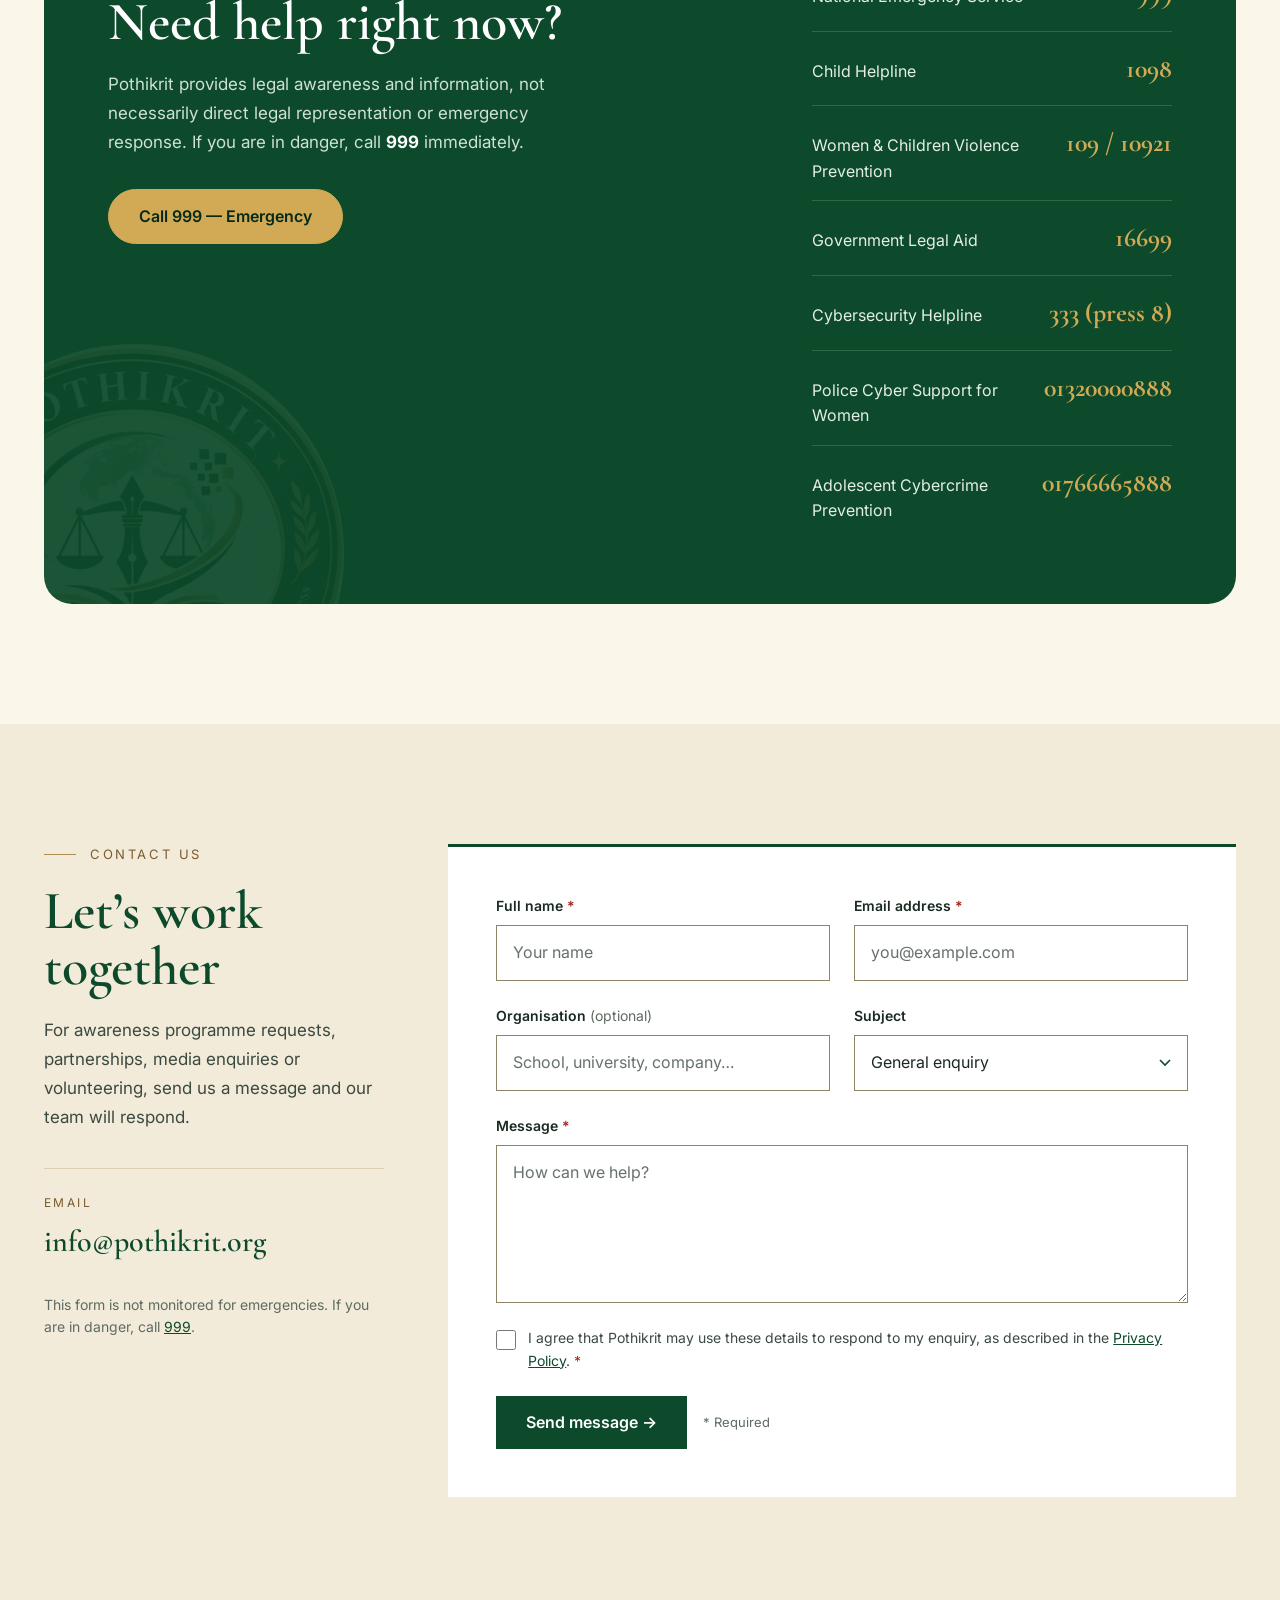
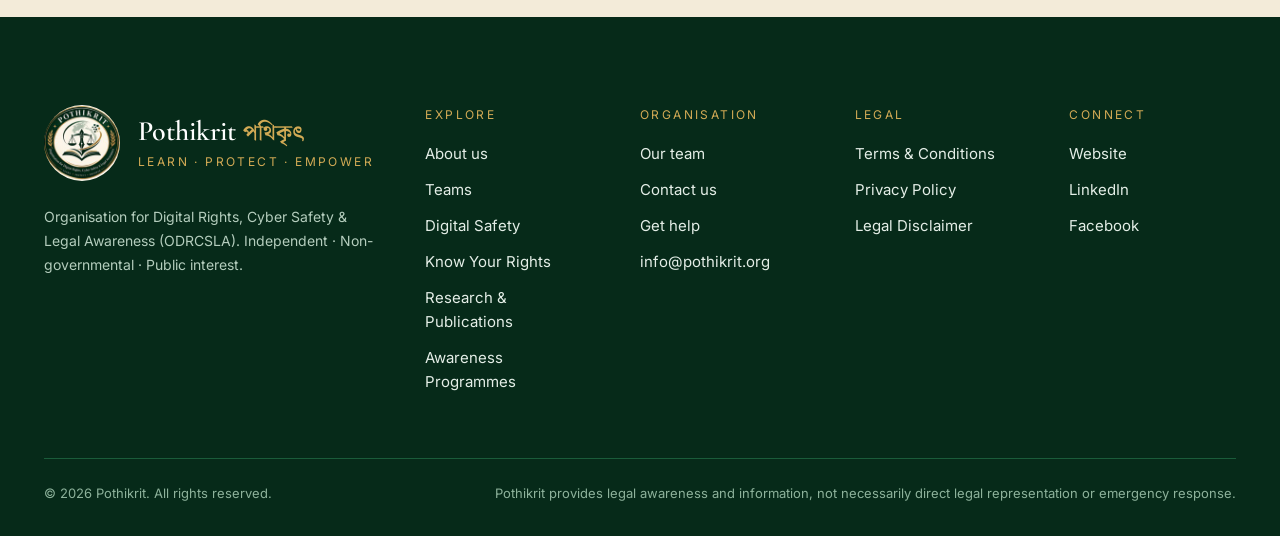
==== commit ffdc2bc5: "Speed up loading: subset Bangla font, small logo and team thumbnails, cache static assets" ====
--- a/index.html
+++ b/index.html
@@ -27,7 +27,8 @@
 <link rel="apple-touch-icon" href="assets/img/apple-touch-icon.png">
 <link rel="preconnect" href="https://fonts.googleapis.com">
 <link rel="preconnect" href="https://fonts.gstatic.com" crossorigin>
-<link rel="stylesheet" href="https://fonts.googleapis.com/css2?family=Cormorant+Garamond:ital,wght@0,500;0,600;0,700;1,500;1,600&amp;family=Inter:wght@400;500;600&amp;family=Noto+Serif+Bengali:wght@600;700&amp;display=swap">
+<link rel="stylesheet" href="https://fonts.googleapis.com/css2?family=Cormorant+Garamond:ital,wght@0,500;0,600;0,700;1,500;1,600&amp;family=Inter:wght@400;500;600&amp;display=swap">
+<link rel="stylesheet" href="https://fonts.googleapis.com/css2?family=Noto+Serif+Bengali:wght@600;700&amp;text=%E0%A6%AA%E0%A6%A5%E0%A6%BF%E0%A6%95%E0%A7%83%E0%A7%8E&amp;display=swap">
 <link rel="stylesheet" href="assets/css/styles.css">
 <script>document.documentElement.classList.add("js");</script>
 <script src="assets/js/main.js" defer></script>
@@ -64,7 +65,7 @@
 <header class="site-header on-dark">
   <div class="container site-header__inner">
     <a class="brand" href="index.html" aria-label="Pothikrit — home">
-      <img class="brand__logo" src="assets/img/logo.jpg" alt="" width="42" height="42">
+      <img class="brand__logo" src="assets/img/logo-160.jpg" alt="" width="42" height="42">
       <span class="brand__names"><span class="brand__en">POTHIKRIT</span><span class="brand__bn" lang="bn">পথিকৃৎ</span></span>
     </a>
     <button class="nav-toggle" type="button" aria-expanded="false" aria-controls="nav-panel" aria-label="Open menu">
@@ -221,23 +222,23 @@
     <div class="team-group reveal">
       <h3 class="team-group__label">Leadership</h3>
       <ul class="team-list">
-        <li class="member"><img class="member__photo" src="assets/img/team/soily.jpg" alt="Portrait of Athena Virgin Soily" width="84" height="84" loading="lazy" style="object-position:50% 25%"><p class="member__name">Athena Virgin Soily</p><p class="member__role">Founder &amp; Executive Director</p></li>
-        <li class="member"><img class="member__photo" src="assets/img/team/rani.jpg" alt="Portrait of Nasrin Akter Rani" width="84" height="84" loading="lazy" style="object-position:50% 15%"><p class="member__name">Nasrin Akter Rani</p><p class="member__role">Deputy Executive Director</p></li>
+        <li class="member"><img class="member__photo" src="assets/img/team/thumbs/soily.jpg" alt="Portrait of Athena Virgin Soily" width="84" height="84" loading="lazy" style="object-position:50% 25%"><p class="member__name">Athena Virgin Soily</p><p class="member__role">Founder &amp; Executive Director</p></li>
+        <li class="member"><img class="member__photo" src="assets/img/team/thumbs/rani.jpg" alt="Portrait of Nasrin Akter Rani" width="84" height="84" loading="lazy" style="object-position:50% 15%"><p class="member__name">Nasrin Akter Rani</p><p class="member__role">Deputy Executive Director</p></li>
       </ul>
     </div>
 
     <div class="team-group reveal">
       <h3 class="team-group__label">Advisory Board</h3>
       <ul class="team-list">
-        <li class="member"><img class="member__photo" src="assets/img/team/sadia.jpg" alt="Portrait of Sadia Afroz Binte Siraj" width="84" height="84" loading="lazy" style="object-position:50% 20%"><p class="member__name">Sadia Afroz Binte Siraj</p><p class="member__role">Assistant Professor, Department of Law, Southeast University</p></li>
-        <li class="member"><img class="member__photo" src="assets/img/team/aminul.jpg" alt="Portrait of MD Aminul Islam" width="84" height="84" loading="lazy" style="object-position:50% 20%"><p class="member__name">MD Aminul Islam</p><p class="member__role">Criminologist &amp; Trial Lawyer, Judge Court, Dhaka</p></li>
+        <li class="member"><img class="member__photo" src="assets/img/team/thumbs/sadia.jpg" alt="Portrait of Sadia Afroz Binte Siraj" width="84" height="84" loading="lazy" style="object-position:50% 20%"><p class="member__name">Sadia Afroz Binte Siraj</p><p class="member__role">Assistant Professor, Department of Law, Southeast University</p></li>
+        <li class="member"><img class="member__photo" src="assets/img/team/thumbs/aminul.jpg" alt="Portrait of MD Aminul Islam" width="84" height="84" loading="lazy" style="object-position:50% 20%"><p class="member__name">MD Aminul Islam</p><p class="member__role">Criminologist &amp; Trial Lawyer, Judge Court, Dhaka</p></li>
       </ul>
     </div>
 
     <div class="team-group reveal">
       <h3 class="team-group__label">Research &amp; Units</h3>
       <ul class="team-list">
-        <li class="member"><img class="member__photo" src="assets/img/team/sabit.jpg" alt="Portrait of Hossain Sayer Sabit" width="84" height="84" loading="lazy" style="object-position:50% 20%"><p class="member__name">Hossain Sayer Sabit</p><p class="member__role">Legal Researcher</p></li>
+        <li class="member"><img class="member__photo" src="assets/img/team/thumbs/sabit.jpg" alt="Portrait of Hossain Sayer Sabit" width="84" height="84" loading="lazy" style="object-position:50% 20%"><p class="member__name">Hossain Sayer Sabit</p><p class="member__role">Legal Researcher</p></li>
         <!-- TODO: add photos for Sumaya Yesmin, Sneha Chakma, Kuspean Dewan and Aong Ching Marma when available. -->
         <li class="member"><span class="member__badge" role="img" aria-label="Digital Safety Unit">DSU</span><p class="member__name">Sumaya Yesmin · Sneha Chakma · Kuspean Dewan</p><p class="member__role">Digital Safety &amp; Multidisciplinary Unit</p></li>
         <li class="member"><span class="member__badge" role="img" aria-label="Community Outreach Unit">COU</span><p class="member__name">Aong Ching Marma</p><p class="member__role">Community Outreach Unit</p></li>
@@ -349,7 +350,7 @@
     <div class="site-footer__grid">
       <div class="site-footer__brand">
         <div class="site-footer__id">
-          <img class="site-footer__logo" src="assets/img/logo.jpg" alt="Pothikrit logo" width="76" height="76" loading="lazy">
+          <img class="site-footer__logo" src="assets/img/logo-160.jpg" alt="Pothikrit logo" width="76" height="76" loading="lazy">
           <div>
             <p class="site-footer__name">Pothikrit <span lang="bn">পথিকৃৎ</span></p>
             <p class="site-footer__motto">Learn · Protect · Empower</p>
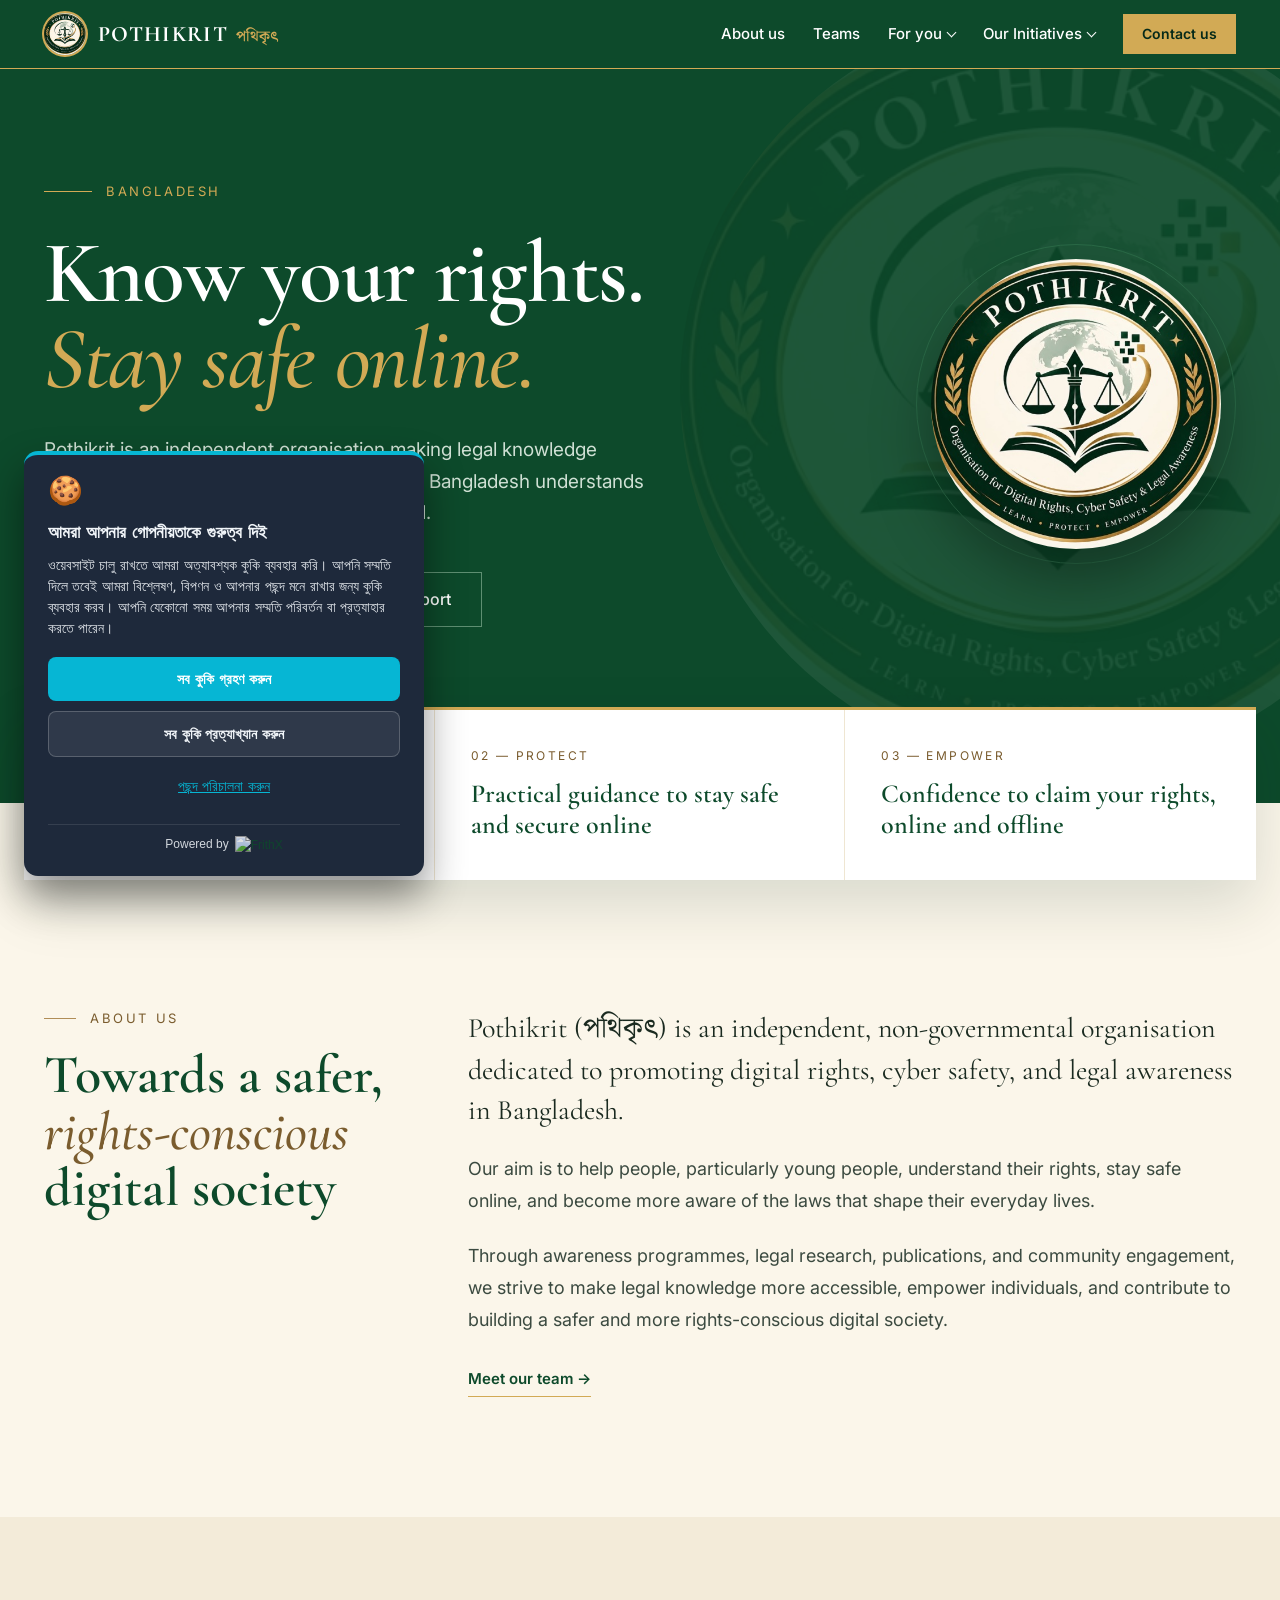
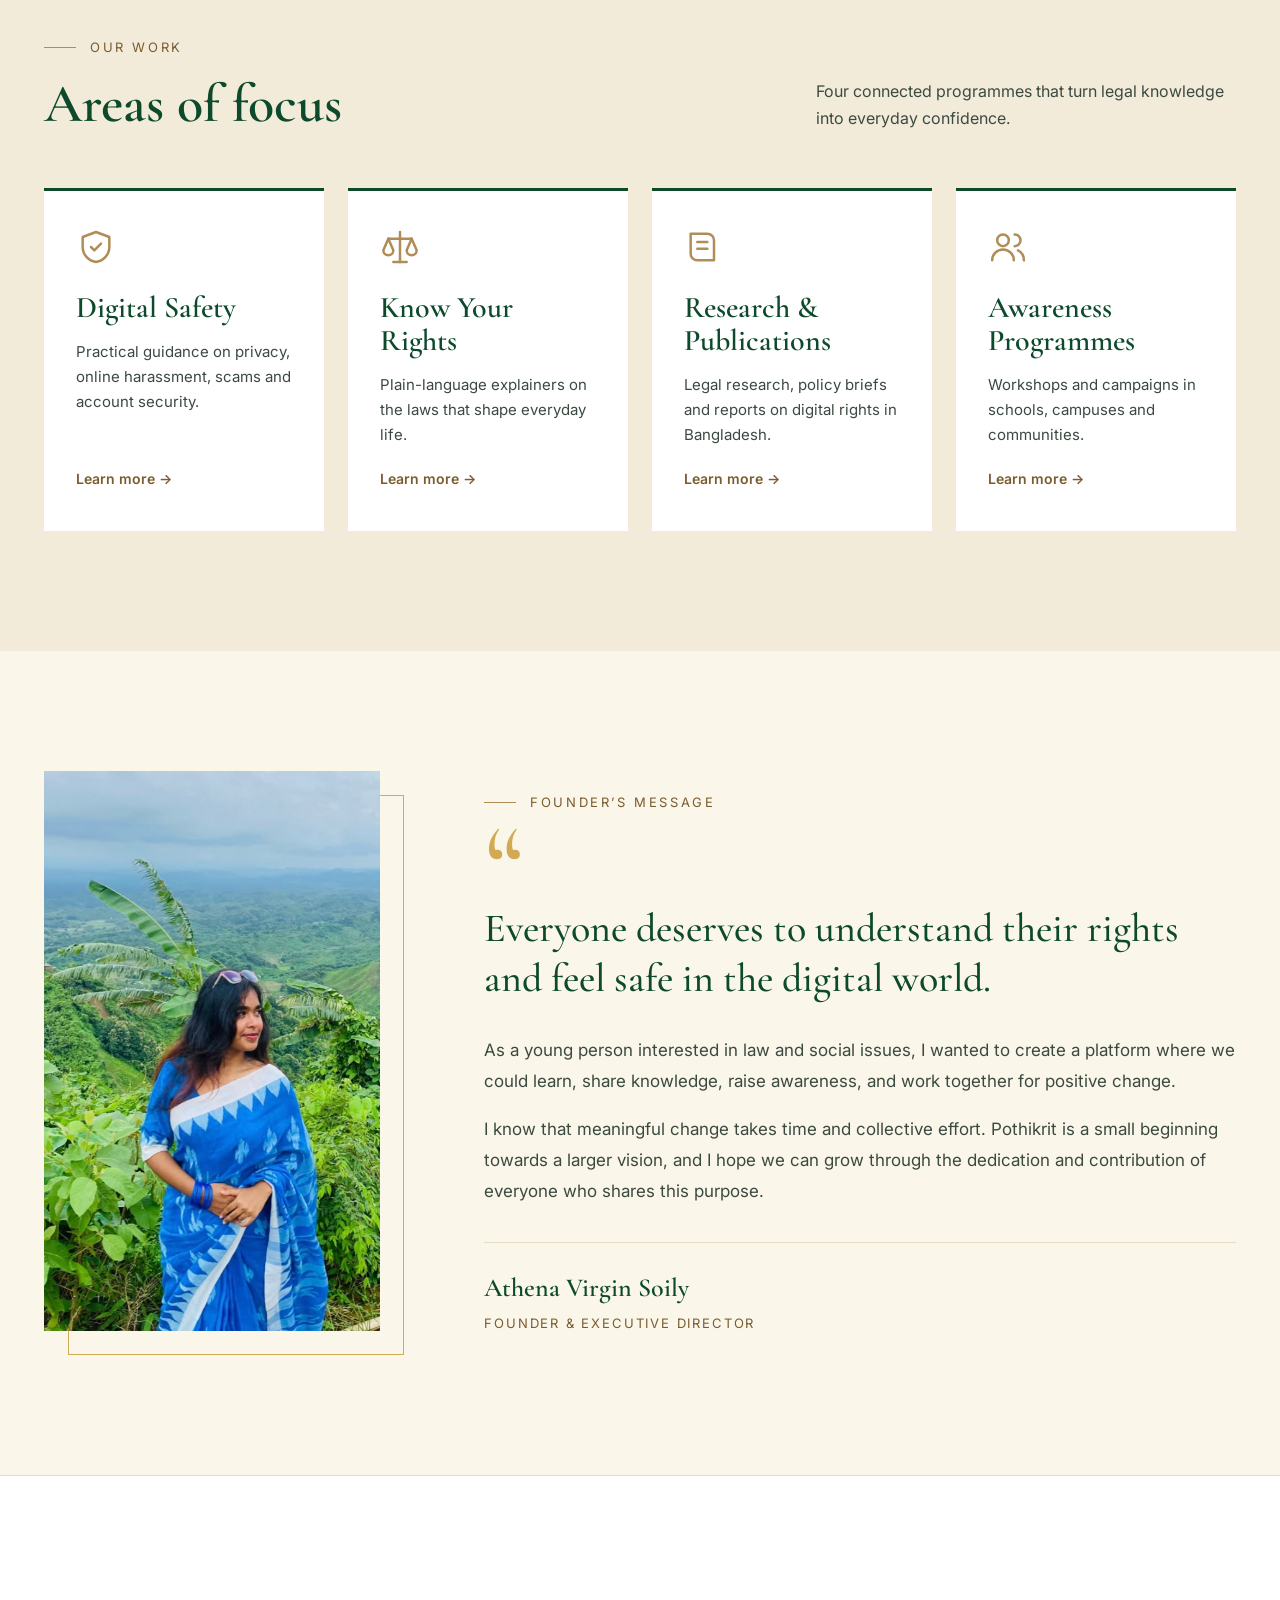
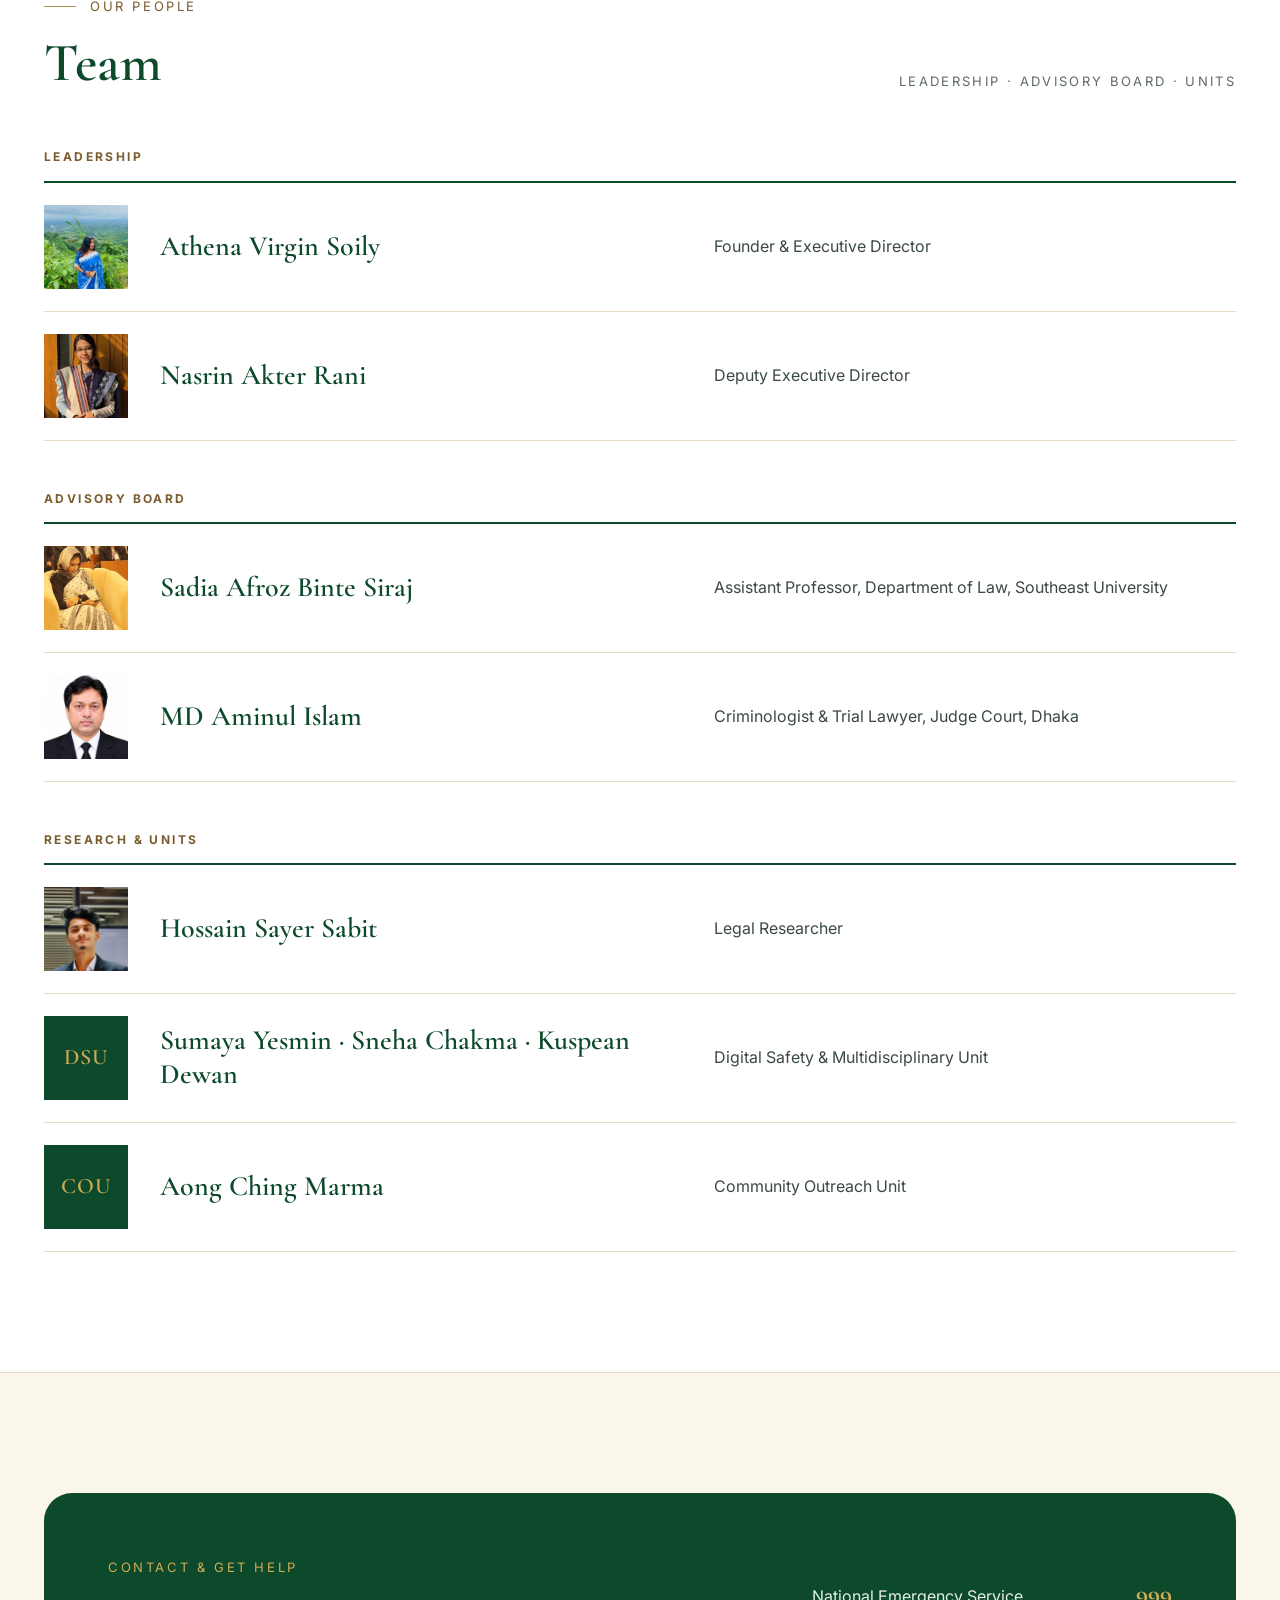
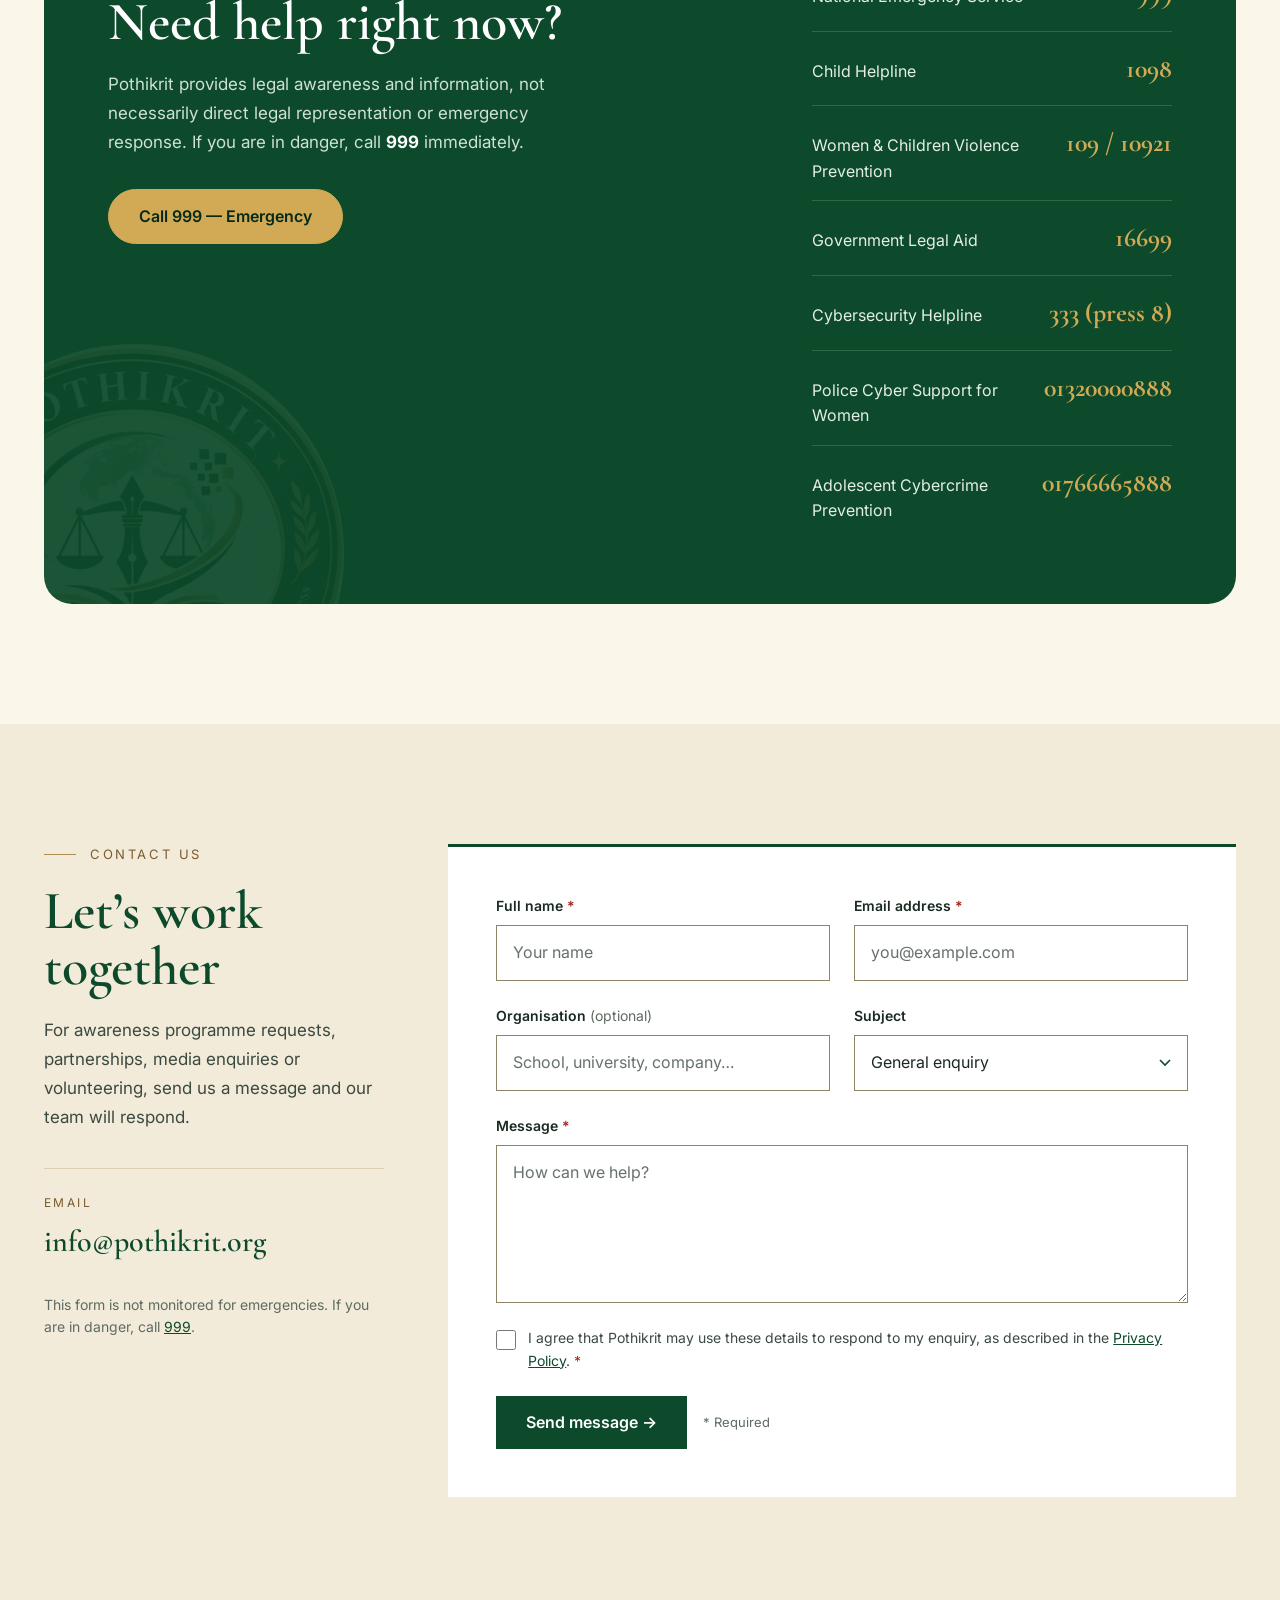
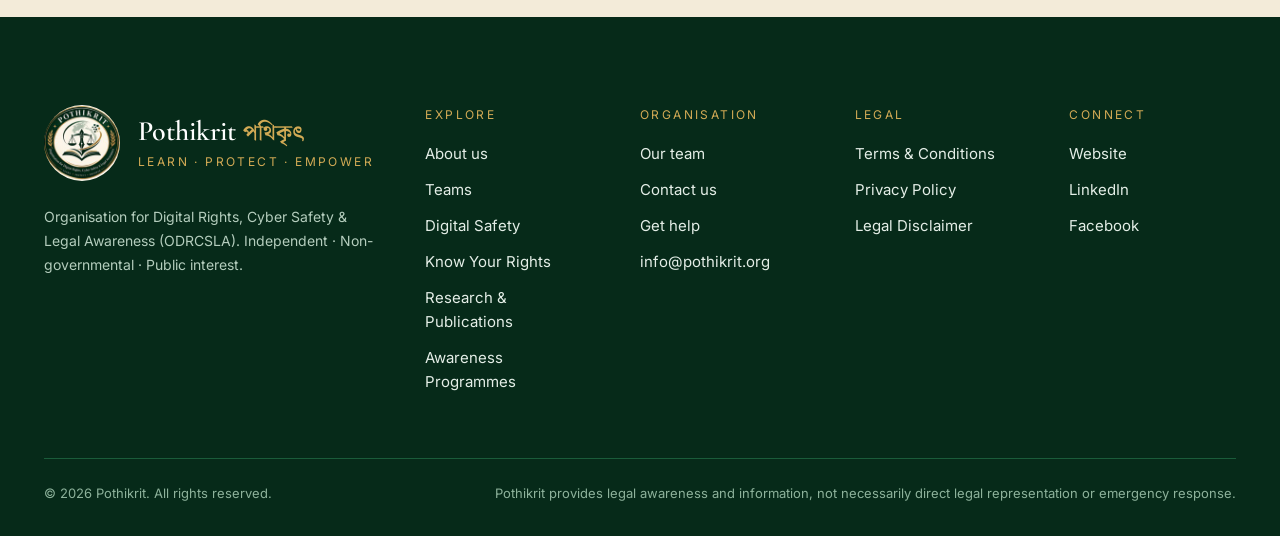
==== commit f306f03c: "Add FrithX cookie consent banner to all pages" ====
--- a/index.html
+++ b/index.html
@@ -32,6 +32,7 @@
 <link rel="stylesheet" href="assets/css/styles.css">
 <script>document.documentElement.classList.add("js");</script>
 <script src="assets/js/main.js" defer></script>
+<script src="assets/js/consent.js" defer></script>
 <script type="application/ld+json">
 {
   "@context": "https://schema.org",
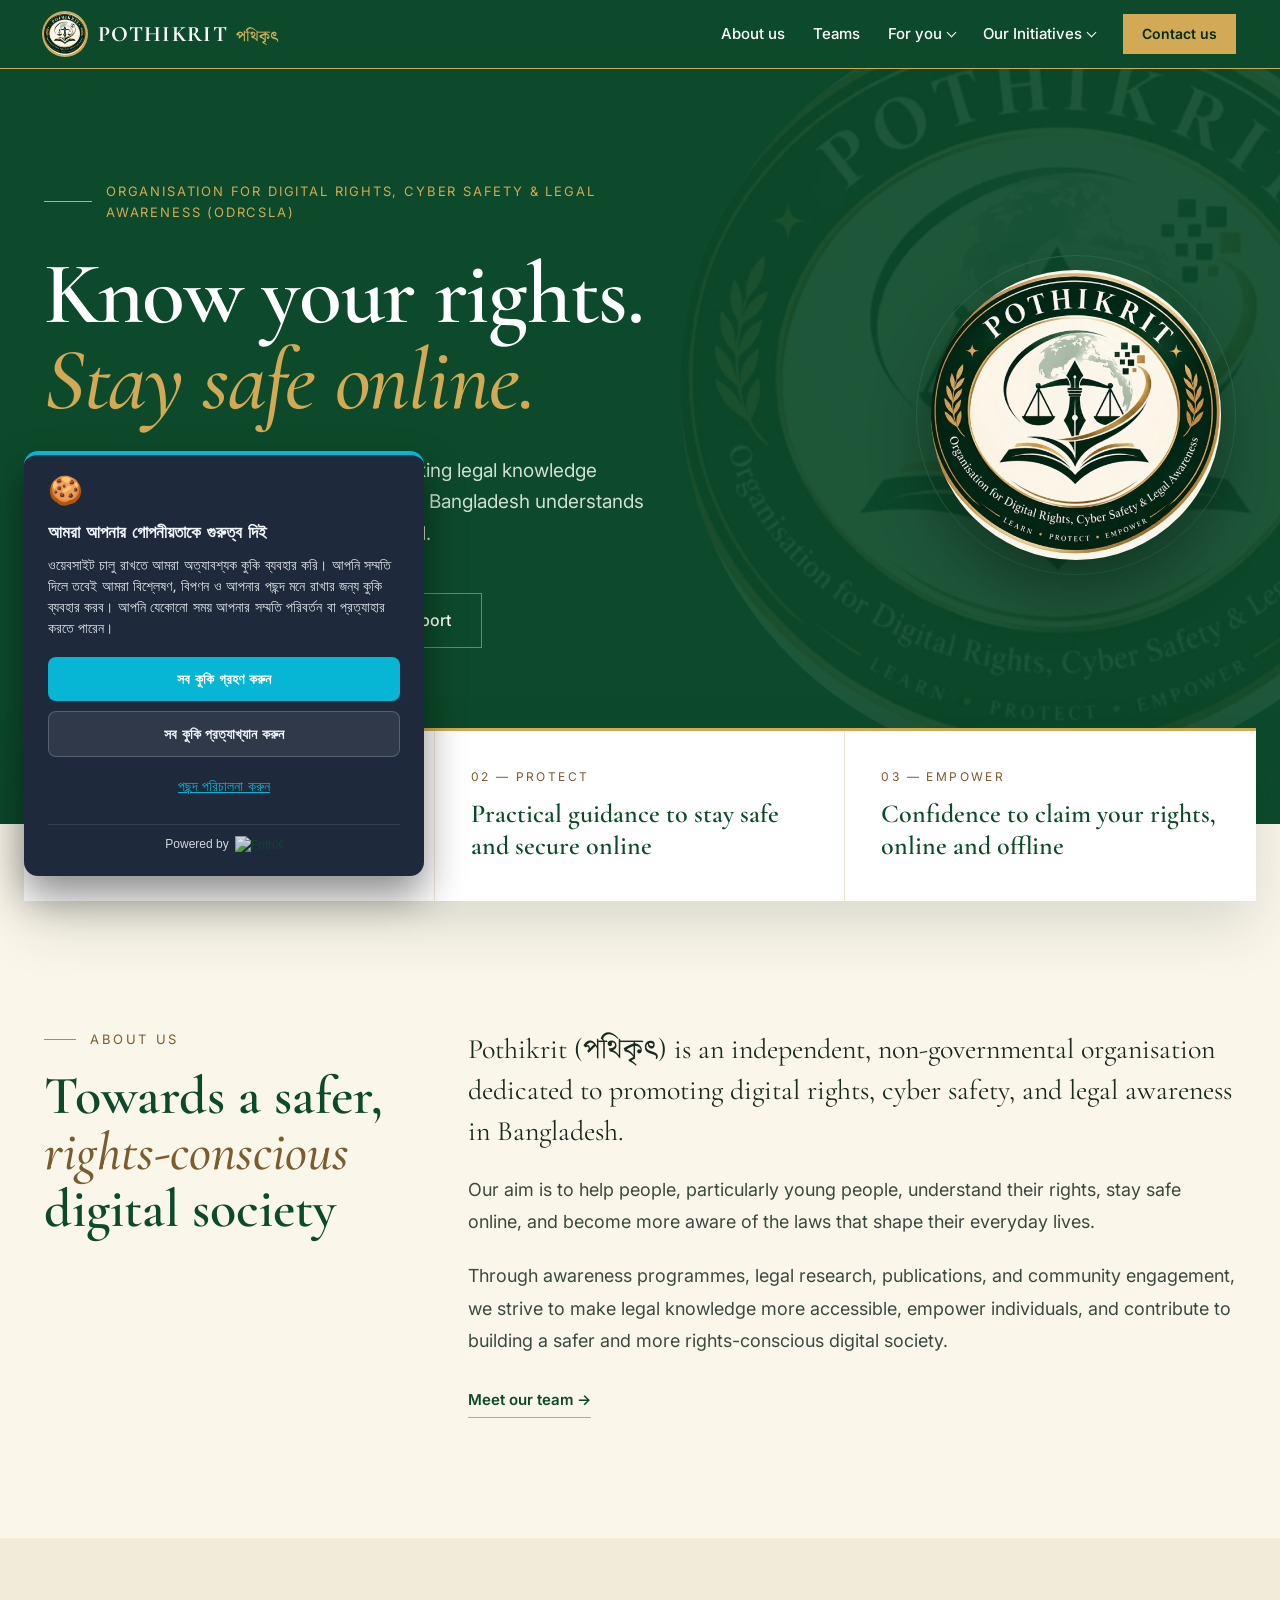
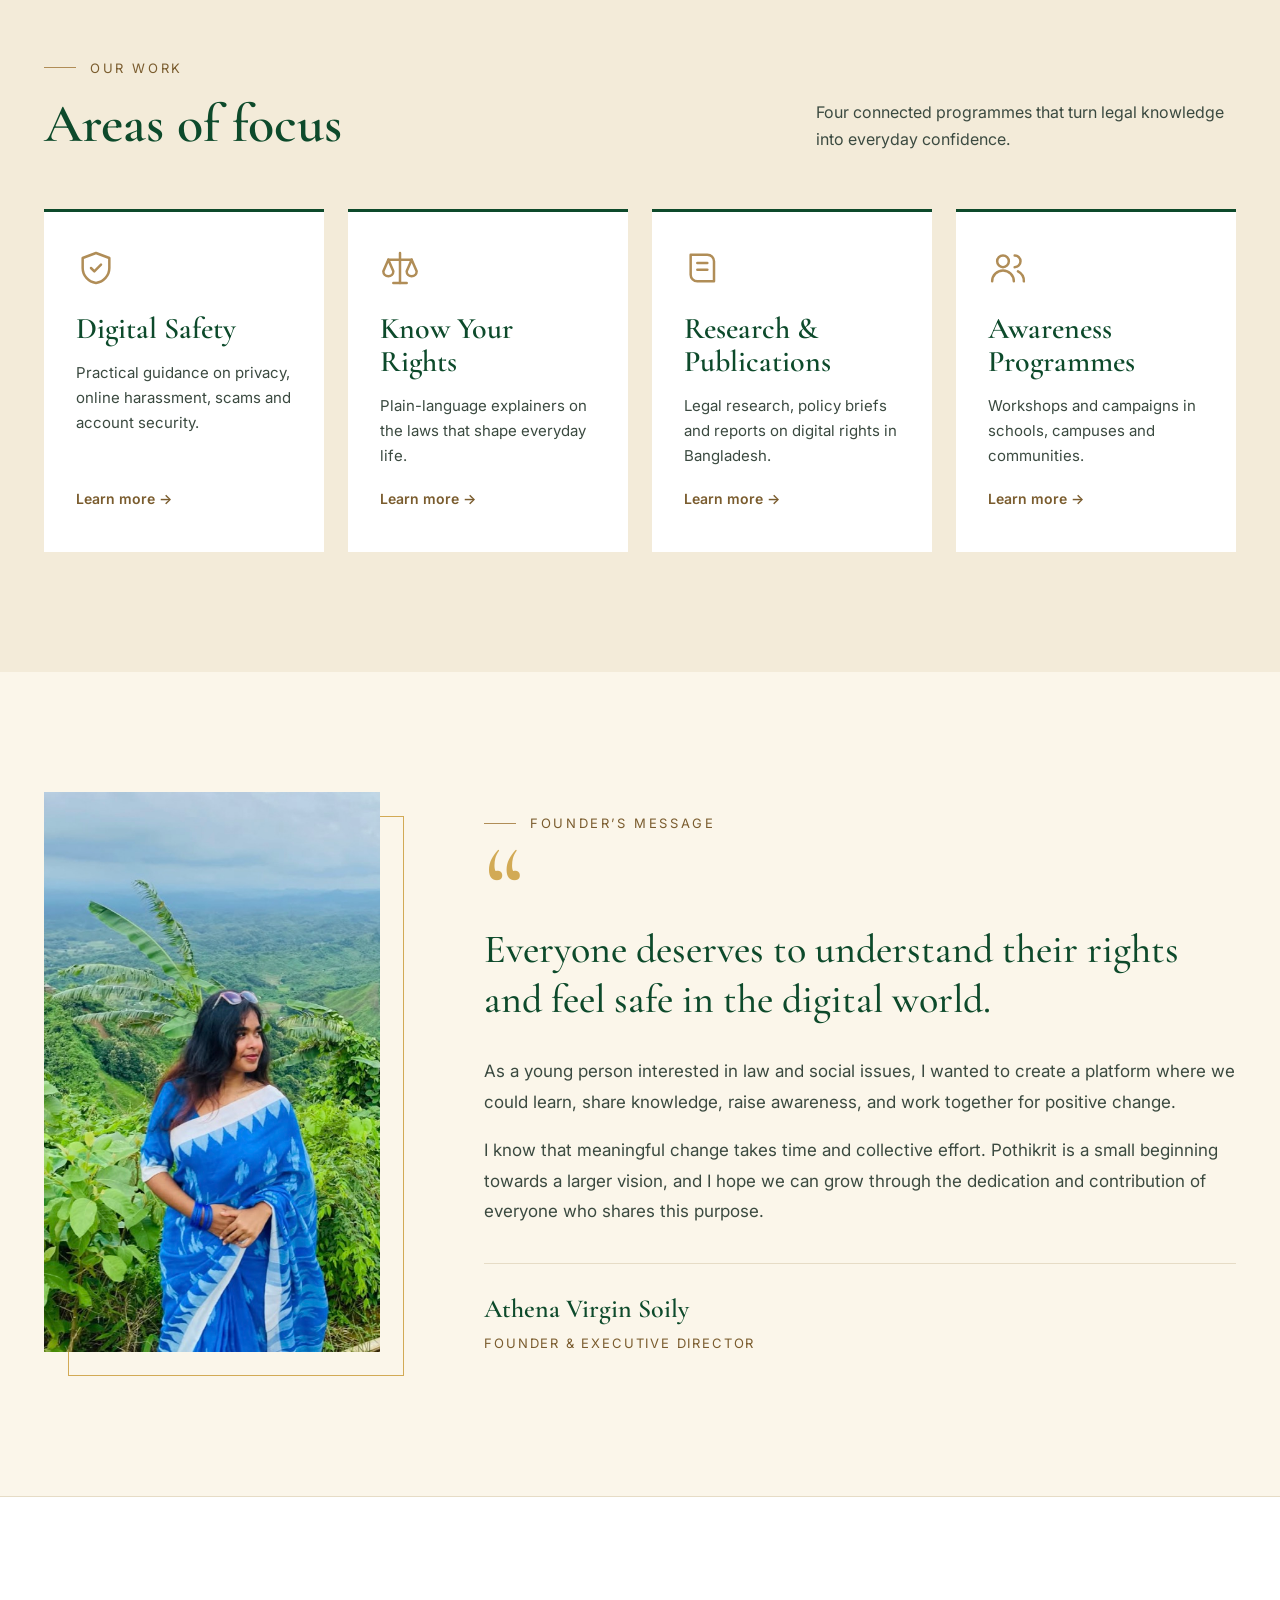
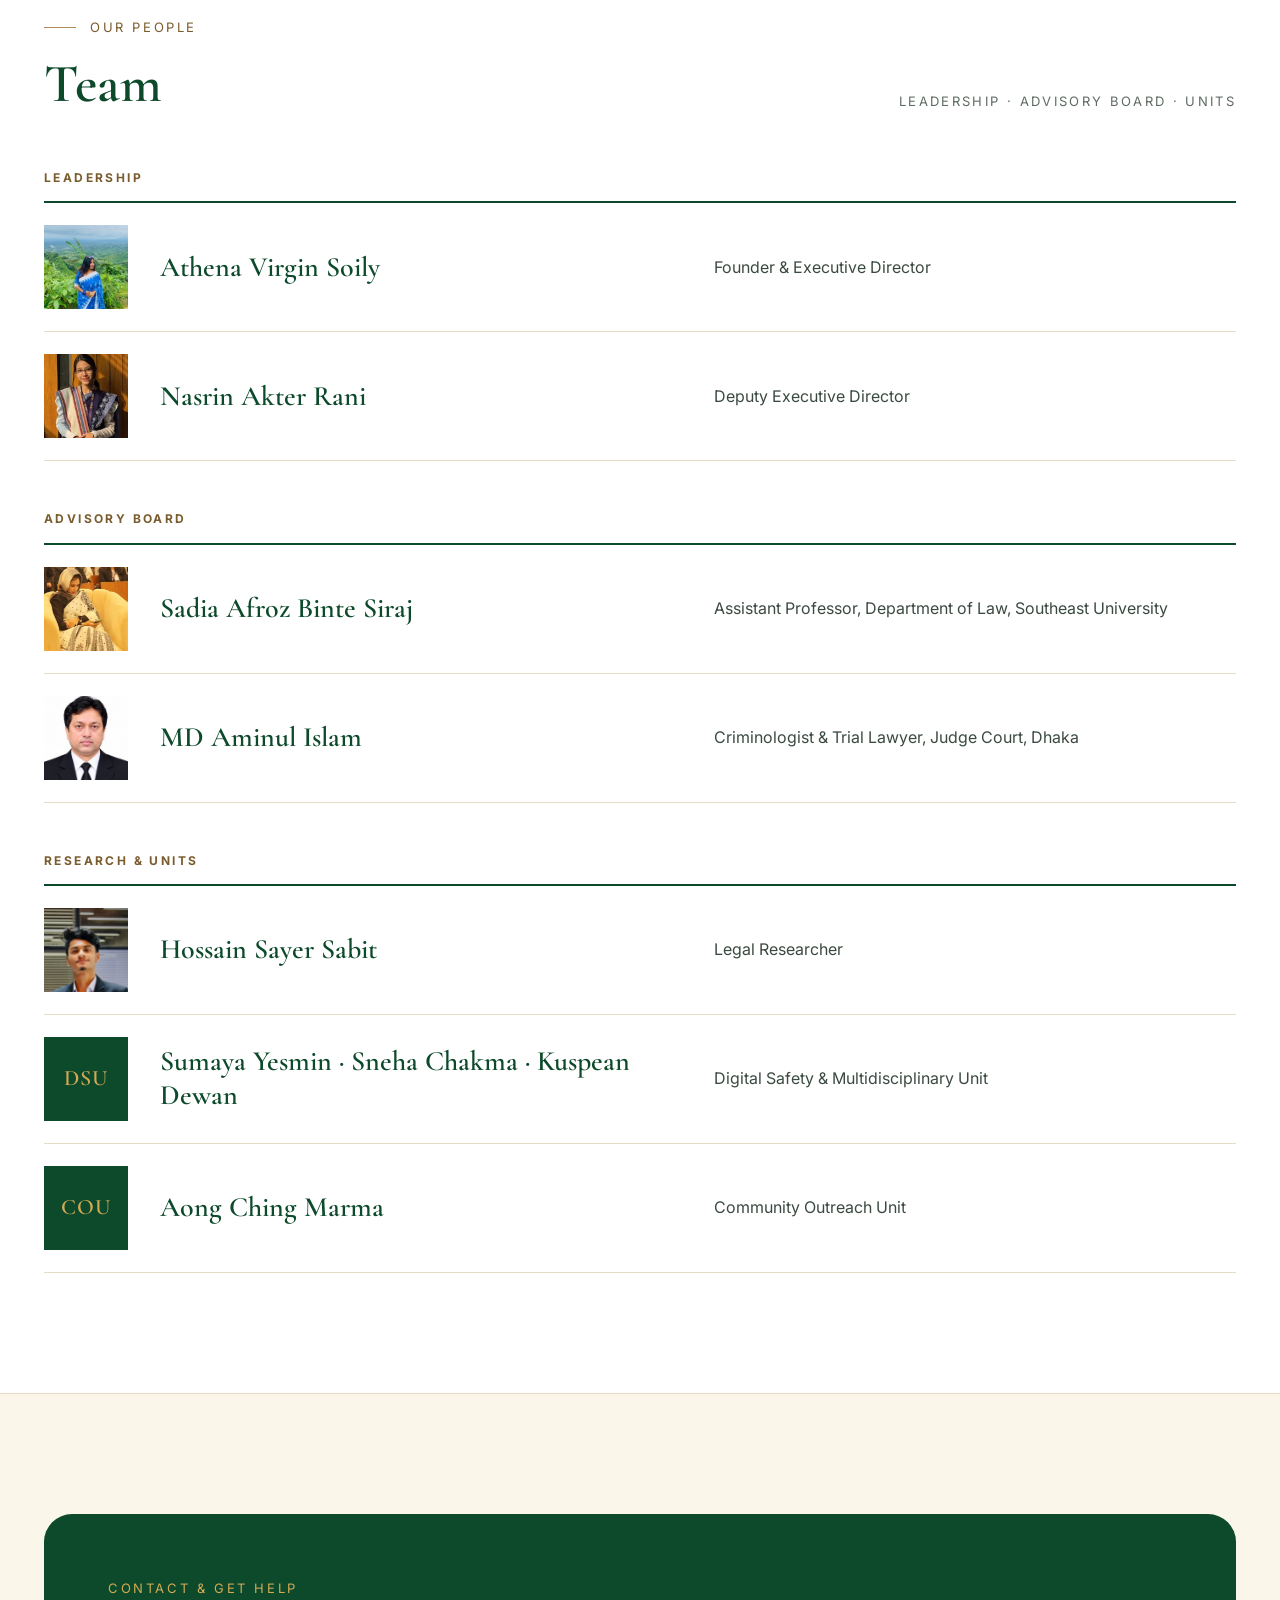
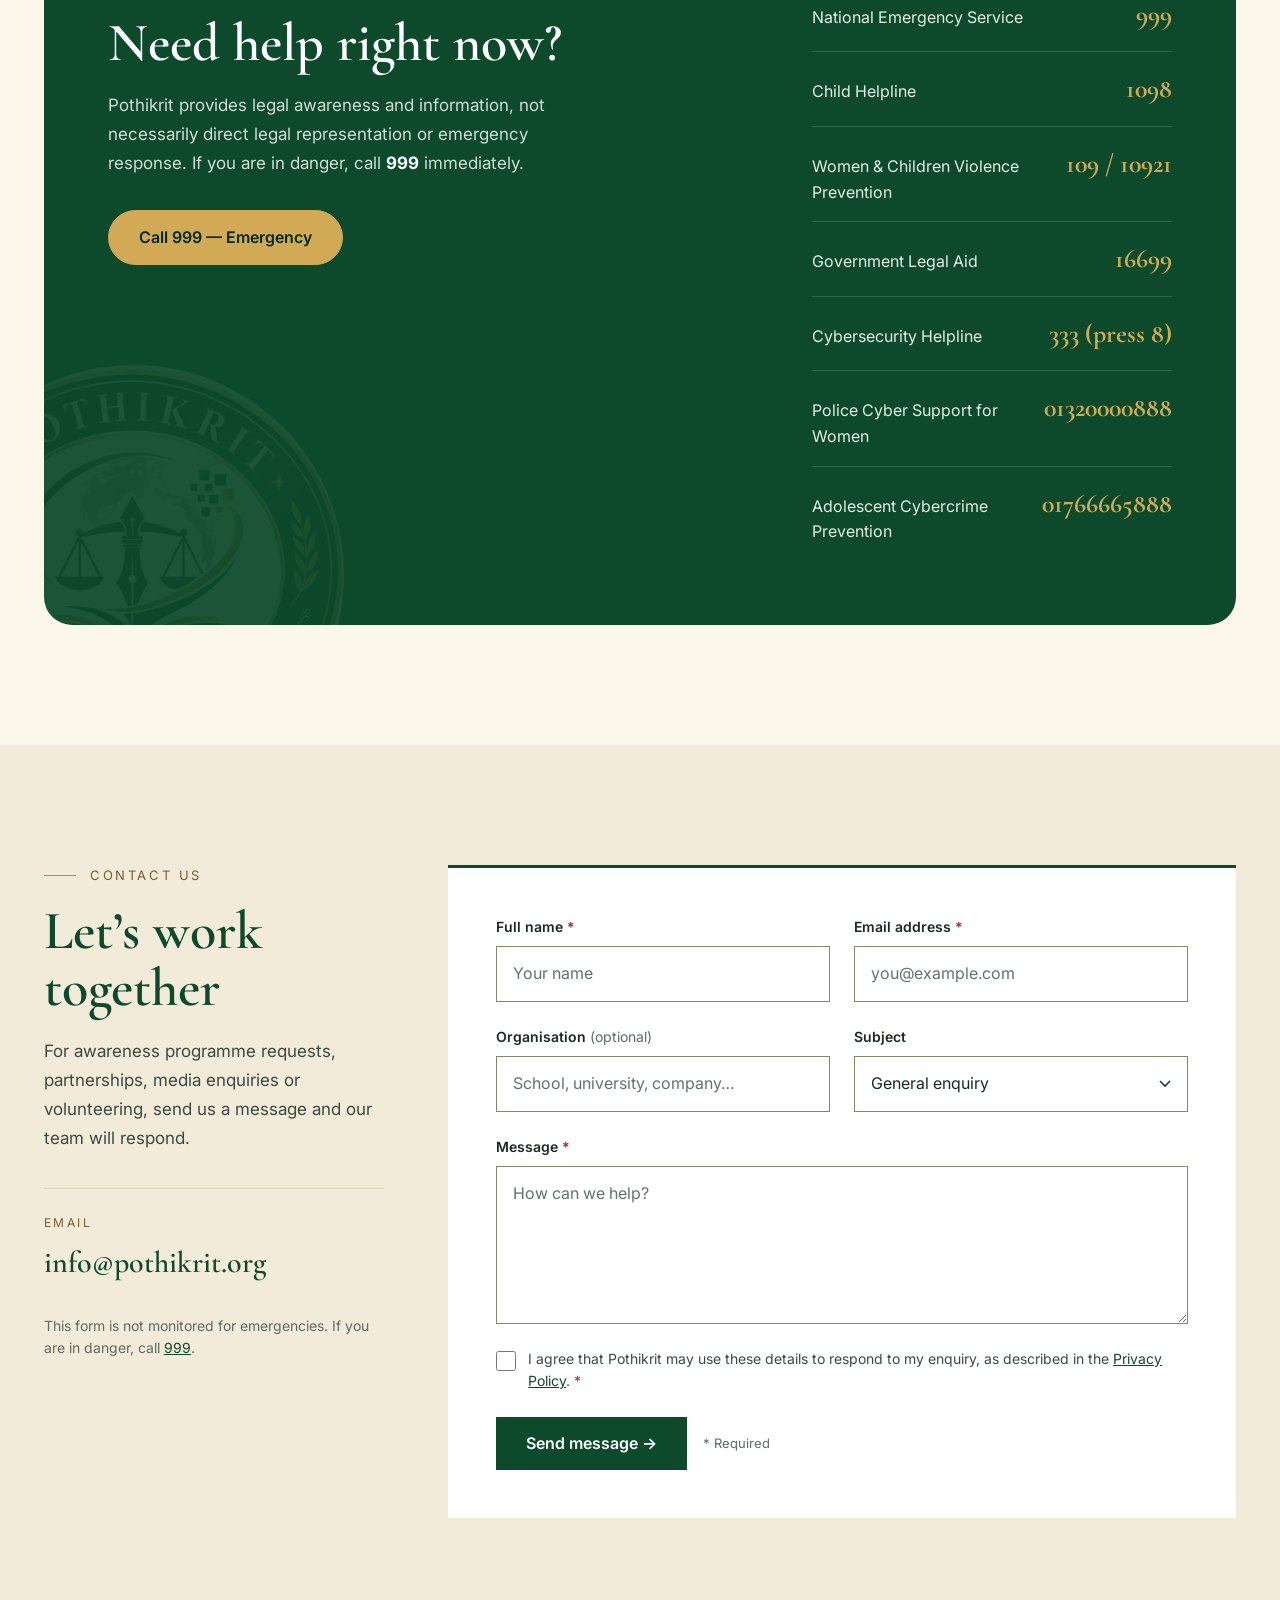
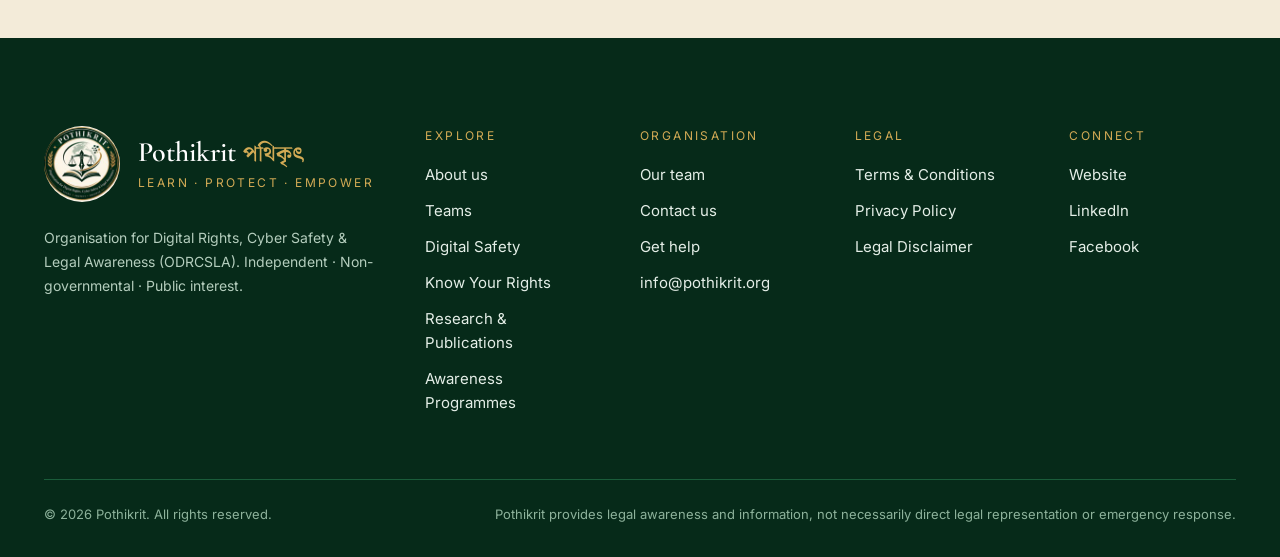
==== commit cd68320a: "Clean URLs without .html, ODRCSLA line in hero, auto-hiding navbar" ====
--- a/index.html
+++ b/index.html
@@ -65,7 +65,7 @@
 
 <header class="site-header on-dark">
   <div class="container site-header__inner">
-    <a class="brand" href="index.html" aria-label="Pothikrit — home">
+    <a class="brand" href="/" aria-label="Pothikrit — home">
       <img class="brand__logo" src="assets/img/logo-160.jpg" alt="" width="42" height="42">
       <span class="brand__names"><span class="brand__en">POTHIKRIT</span><span class="brand__bn" lang="bn">পথিকৃৎ</span></span>
     </a>
@@ -74,23 +74,23 @@
     </button>
     <nav class="nav" id="nav-panel" aria-label="Main">
       <ul class="nav__list">
-        <li class="nav__item"><a class="nav__link" href="index.html#about">About us</a></li>
-        <li class="nav__item"><a class="nav__link" href="index.html#people">Teams</a></li>
+        <li class="nav__item"><a class="nav__link" href="/#about">About us</a></li>
+        <li class="nav__item"><a class="nav__link" href="/#people">Teams</a></li>
         <li class="nav__item nav__item--has-menu">
           <button class="nav__link nav__trigger" type="button" aria-expanded="false" aria-controls="menu-for-you">For you<span class="nav__caret" aria-hidden="true"></span></button>
           <ul class="nav__menu" id="menu-for-you">
-            <li><a href="digital-safety.html">Digital Safety</a></li>
-            <li><a href="know-your-rights.html">Know Your Rights</a></li>
+            <li><a href="/digital-safety">Digital Safety</a></li>
+            <li><a href="/know-your-rights">Know Your Rights</a></li>
           </ul>
         </li>
         <li class="nav__item nav__item--has-menu">
           <button class="nav__link nav__trigger" type="button" aria-expanded="false" aria-controls="menu-initiatives">Our Initiatives<span class="nav__caret" aria-hidden="true"></span></button>
           <ul class="nav__menu" id="menu-initiatives">
-            <li><a href="research.html">Research &amp; Publications</a></li>
-            <li><a href="awareness.html">Awareness Programmes</a></li>
+            <li><a href="/research">Research &amp; Publications</a></li>
+            <li><a href="/awareness">Awareness Programmes</a></li>
           </ul>
         </li>
-        <li class="nav__item nav__item--cta"><a class="btn btn--gold nav__cta" href="contact.html">Contact us</a></li>
+        <li class="nav__item nav__item--cta"><a class="btn btn--gold nav__cta" href="/contact">Contact us</a></li>
       </ul>
     </nav>
   </div>
@@ -102,7 +102,7 @@
   <img class="hero__watermark" src="assets/img/logo.jpg" alt="" aria-hidden="true" width="760" height="760">
   <div class="container hero__inner">
     <div class="hero__copy">
-      <p class="eyebrow hero__eyebrow">Bangladesh</p>
+      <p class="eyebrow hero__eyebrow">Organisation for Digital Rights, Cyber Safety &amp; Legal Awareness (ODRCSLA)</p>
       <h1 class="hero__title" id="hero-title">Know your rights. <em>Stay safe online.</em></h1>
       <p class="hero__text">Pothikrit is an independent organisation making legal knowledge accessible — so that every young person in Bangladesh understands their rights and feels safe in the digital world.</p>
       <div class="hero__ctas">
@@ -156,7 +156,7 @@
             <svg class="card__icon" viewBox="0 0 24 24" fill="none" stroke="currentColor" stroke-width="1.5" stroke-linecap="round" stroke-linejoin="round" aria-hidden="true" focusable="false"><path d="M12 3l8 3v6c0 4.5-3.4 8.3-8 9-4.6-.7-8-4.5-8-9V6l8-3z"/><path d="M9 12l2 2 4-4"/></svg>
             <h3 class="card__title">Digital Safety</h3>
             <p class="card__text">Practical guidance on privacy, online harassment, scams and account security.</p>
-            <a class="card__link" href="digital-safety.html">Learn more<span class="visually-hidden"> about Digital Safety</span> <span aria-hidden="true">→</span></a>
+            <a class="card__link" href="/digital-safety">Learn more<span class="visually-hidden"> about Digital Safety</span> <span aria-hidden="true">→</span></a>
           </article>
         </li>
         <li id="know-your-rights">
@@ -164,7 +164,7 @@
             <svg class="card__icon" viewBox="0 0 24 24" fill="none" stroke="currentColor" stroke-width="1.5" stroke-linecap="round" stroke-linejoin="round" aria-hidden="true" focusable="false"><path d="M12 3v18"/><path d="M5 7h14"/><path d="M5 7l-3 7a3 3 0 0 0 6 0L5 7z"/><path d="M19 7l-3 7a3 3 0 0 0 6 0l-3-7z"/><path d="M8 21h8"/></svg>
             <h3 class="card__title">Know Your Rights</h3>
             <p class="card__text">Plain-language explainers on the laws that shape everyday life.</p>
-            <a class="card__link" href="know-your-rights.html">Learn more<span class="visually-hidden"> about Know Your Rights</span> <span aria-hidden="true">→</span></a>
+            <a class="card__link" href="/know-your-rights">Learn more<span class="visually-hidden"> about Know Your Rights</span> <span aria-hidden="true">→</span></a>
           </article>
         </li>
         <li id="research">
@@ -172,7 +172,7 @@
             <svg class="card__icon" viewBox="0 0 24 24" fill="none" stroke="currentColor" stroke-width="1.5" stroke-linecap="round" stroke-linejoin="round" aria-hidden="true" focusable="false"><path d="M4 4h10a4 4 0 0 1 4 4v12H8a4 4 0 0 1-4-4V4z"/><path d="M8 9h6"/><path d="M8 13h6"/></svg>
             <h3 class="card__title">Research &amp; Publications</h3>
             <p class="card__text">Legal research, policy briefs and reports on digital rights in Bangladesh.</p>
-            <a class="card__link" href="research.html">Learn more<span class="visually-hidden"> about Research &amp; Publications</span> <span aria-hidden="true">→</span></a>
+            <a class="card__link" href="/research">Learn more<span class="visually-hidden"> about Research &amp; Publications</span> <span aria-hidden="true">→</span></a>
           </article>
         </li>
         <li id="awareness">
@@ -180,7 +180,7 @@
             <svg class="card__icon" viewBox="0 0 24 24" fill="none" stroke="currentColor" stroke-width="1.5" stroke-linecap="round" stroke-linejoin="round" aria-hidden="true" focusable="false"><circle cx="9" cy="8" r="3.5"/><path d="M2.5 20a6.5 6.5 0 0 1 13 0"/><path d="M16 4.5a3.5 3.5 0 0 1 0 7"/><path d="M18 14a6.5 6.5 0 0 1 3.5 6"/></svg>
             <h3 class="card__title">Awareness Programmes</h3>
             <p class="card__text">Workshops and campaigns in schools, campuses and communities.</p>
-            <a class="card__link" href="awareness.html">Learn more<span class="visually-hidden"> about Awareness Programmes</span> <span aria-hidden="true">→</span></a>
+            <a class="card__link" href="/awareness">Learn more<span class="visually-hidden"> about Awareness Programmes</span> <span aria-hidden="true">→</span></a>
           </article>
         </li>
     </ul>
@@ -329,7 +329,7 @@
         <div class="field field--full consent-field">
           <div class="consent">
             <input id="cf-consent" name="consent" type="checkbox" value="yes" required aria-describedby="cf-consent-error">
-            <label for="cf-consent">I agree that Pothikrit may use these details to respond to my enquiry, as described in the <a href="privacy.html">Privacy Policy</a>. <span class="field__req" aria-hidden="true">*</span></label>
+            <label for="cf-consent">I agree that Pothikrit may use these details to respond to my enquiry, as described in the <a href="/privacy">Privacy Policy</a>. <span class="field__req" aria-hidden="true">*</span></label>
           </div>
           <p class="field__error" id="cf-consent-error" hidden></p>
         </div>
@@ -362,29 +362,29 @@
       <nav class="footer-nav" aria-labelledby="fn-explore">
         <h2 class="footer-nav__title" id="fn-explore">Explore</h2>
         <ul>
-          <li><a href="index.html#about">About us</a></li>
-          <li><a href="index.html#people">Teams</a></li>
-          <li><a href="digital-safety.html">Digital Safety</a></li>
-          <li><a href="know-your-rights.html">Know Your Rights</a></li>
-          <li><a href="research.html">Research &amp; Publications</a></li>
-          <li><a href="awareness.html">Awareness Programmes</a></li>
+          <li><a href="/#about">About us</a></li>
+          <li><a href="/#people">Teams</a></li>
+          <li><a href="/digital-safety">Digital Safety</a></li>
+          <li><a href="/know-your-rights">Know Your Rights</a></li>
+          <li><a href="/research">Research &amp; Publications</a></li>
+          <li><a href="/awareness">Awareness Programmes</a></li>
         </ul>
       </nav>
       <nav class="footer-nav" aria-labelledby="fn-org">
         <h2 class="footer-nav__title" id="fn-org">Organisation</h2>
         <ul>
-          <li><a href="index.html#people">Our team</a></li>
-          <li><a href="contact.html">Contact us</a></li>
-          <li><a href="index.html#help">Get help</a></li>
+          <li><a href="/#people">Our team</a></li>
+          <li><a href="/contact">Contact us</a></li>
+          <li><a href="/#help">Get help</a></li>
           <li><a href="mailto:info@pothikrit.org">info@pothikrit.org</a></li>
         </ul>
       </nav>
       <nav class="footer-nav" aria-labelledby="fn-legal">
         <h2 class="footer-nav__title" id="fn-legal">Legal</h2>
         <ul>
-          <li><a href="terms.html">Terms &amp; Conditions</a></li>
-          <li><a href="privacy.html">Privacy Policy</a></li>
-          <li><a href="disclaimer.html">Legal Disclaimer</a></li>
+          <li><a href="/terms">Terms &amp; Conditions</a></li>
+          <li><a href="/privacy">Privacy Policy</a></li>
+          <li><a href="/disclaimer">Legal Disclaimer</a></li>
         </ul>
       </nav>
       <nav class="footer-nav" aria-labelledby="fn-connect">
--- a/assets/css/styles.css
+++ b/assets/css/styles.css
@@ -198,10 +198,13 @@
   text-decoration: none;
 }
 
-/* ---------- Header (scrolls with the page; not sticky) ------------------- */
+/* ---------- Header: hides on scroll down, returns on scroll up or when the
+   pointer moves to the top of the window (see main.js) ------------------- */
 .site-header {
-  position: relative;
+  position: sticky;
+  top: 0;
   z-index: 50;
+  transition: transform .3s var(--ease), box-shadow .3s var(--ease);
   background: var(--green);
   color: var(--white);
   border-bottom: 1px solid var(--gold);
@@ -405,7 +408,8 @@
   padding-bottom: 176px;
 }
 .hero__copy { flex: 999 1 600px; min-width: 0; }
-.hero__eyebrow { margin-bottom: 28px; }
+.hero__eyebrow { margin-bottom: 28px; max-width: 640px; line-height: 1.6; letter-spacing: 0.14em; }
+@media (max-width: 600px) { .hero__eyebrow { font-size: 12px; letter-spacing: 0.08em; align-items: flex-start; } .hero__eyebrow::before { margin-top: 0.8em; } }
 .hero__title {
   margin: 0;
   font-family: var(--font-display);
@@ -1127,3 +1131,10 @@
 
 /* Law-card headings inside guide body (beat .guide__body h3) */
 .laws .law__name { margin: 0; font-size: 22px; }
+
+/* ---------- Smart header states (set by main.js) ------------------------- */
+.site-header.is-hidden { transform: translateY(-100%); }
+.site-header.is-scrolled { box-shadow: 0 8px 24px rgba(6, 42, 25, 0.28); }
+@media (prefers-reduced-motion: reduce) {
+  .site-header { transition: none; }
+}
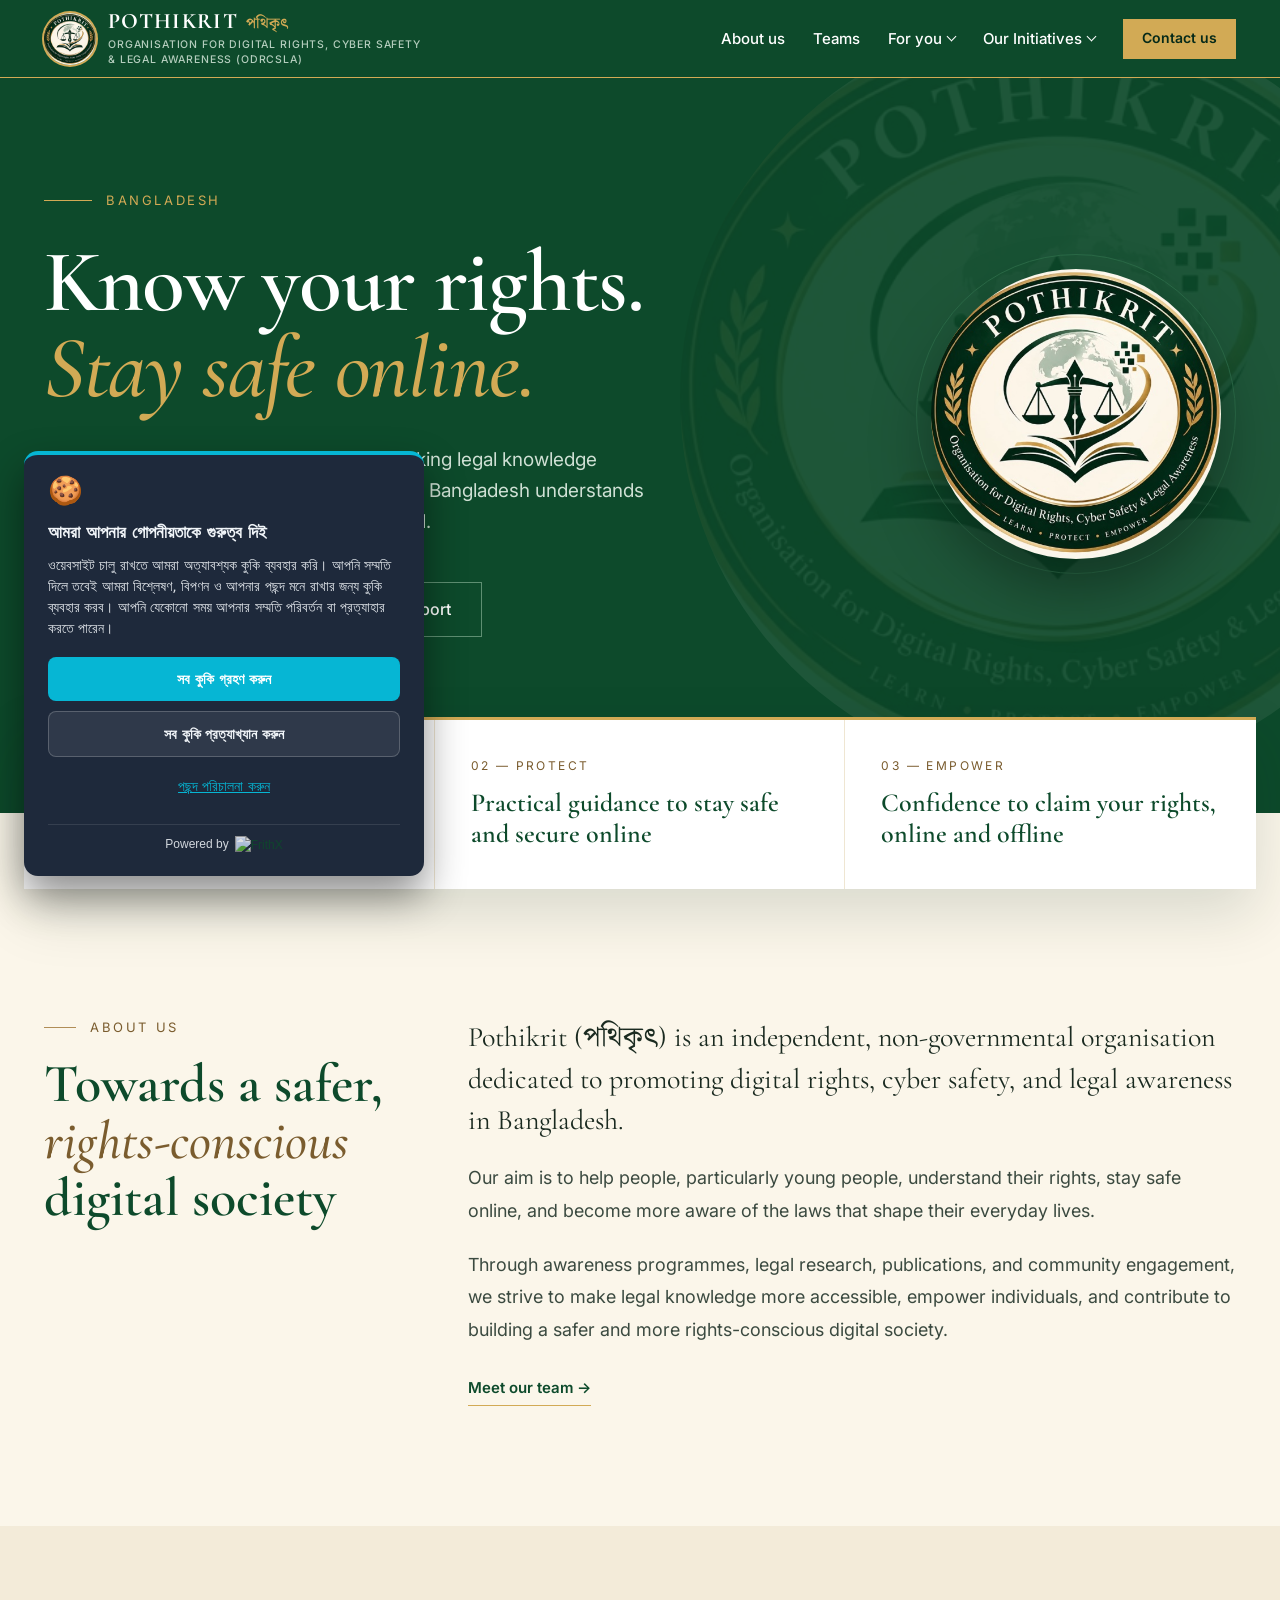
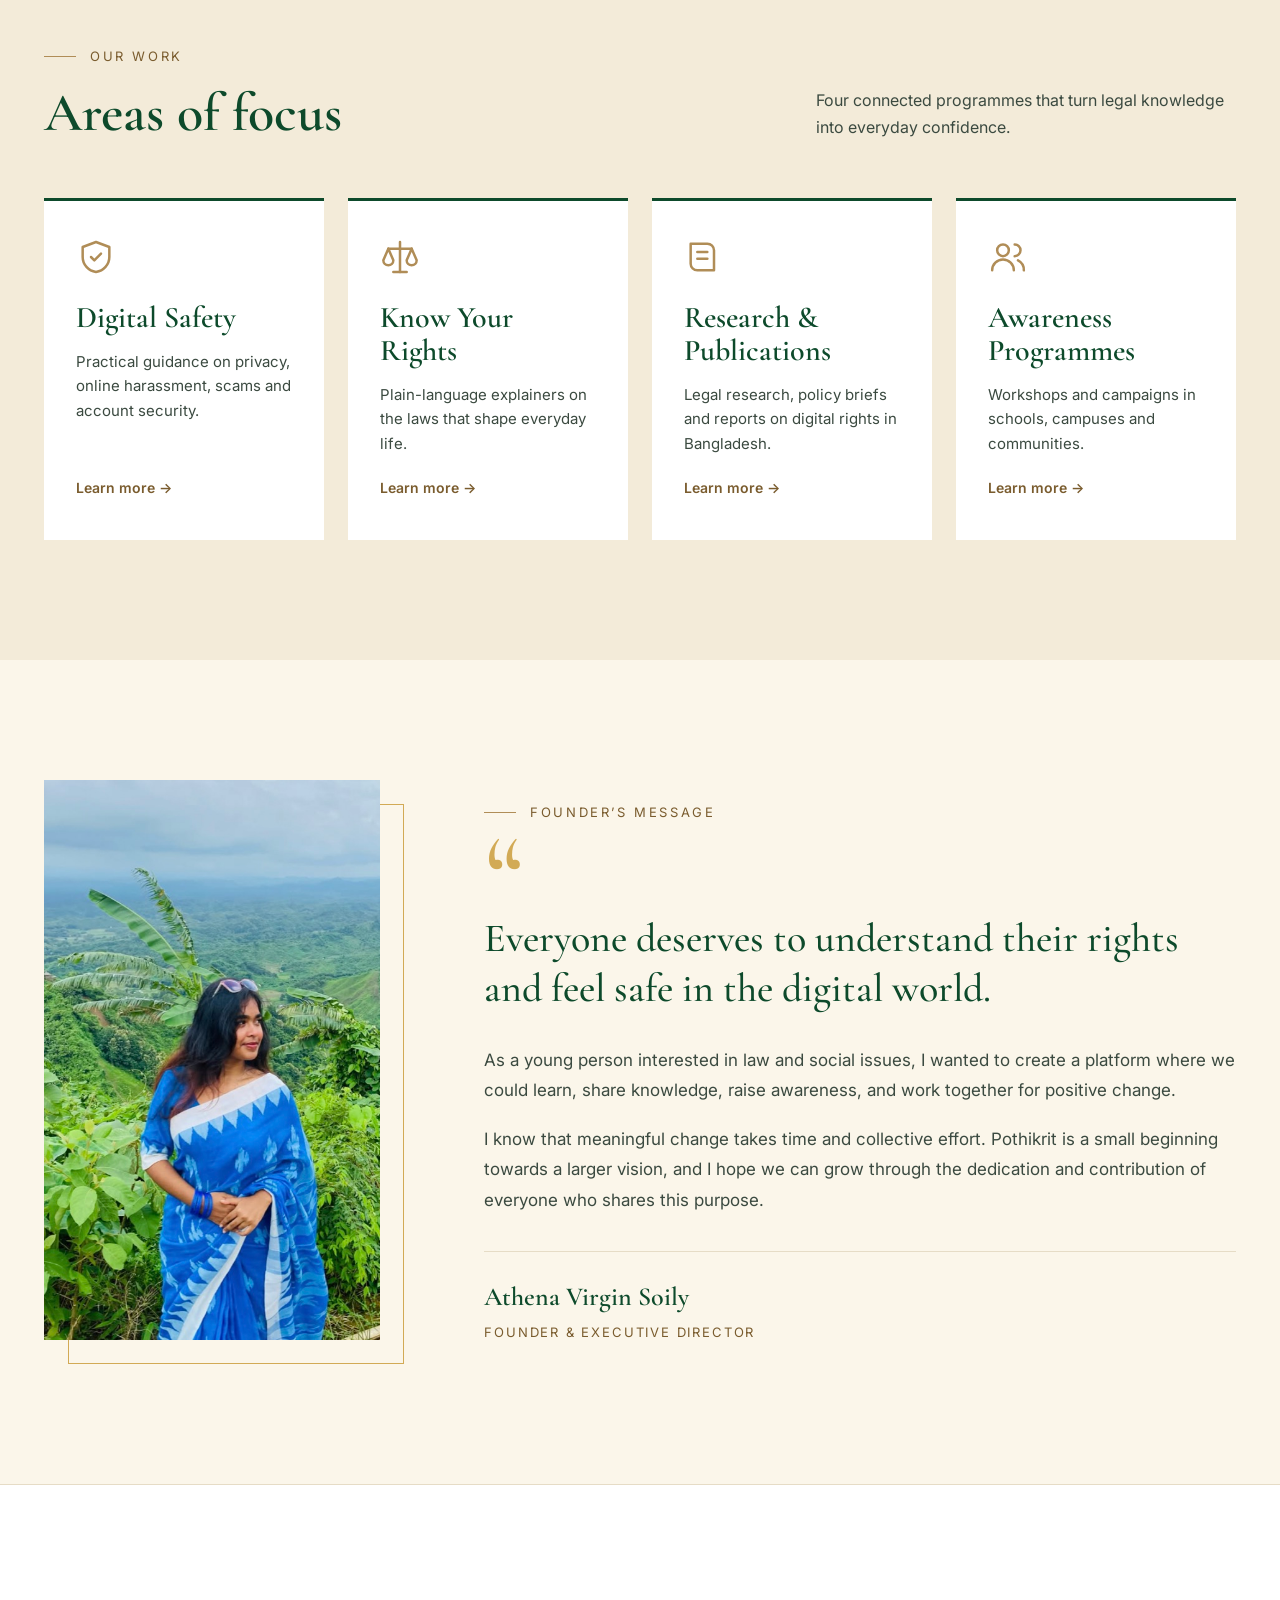
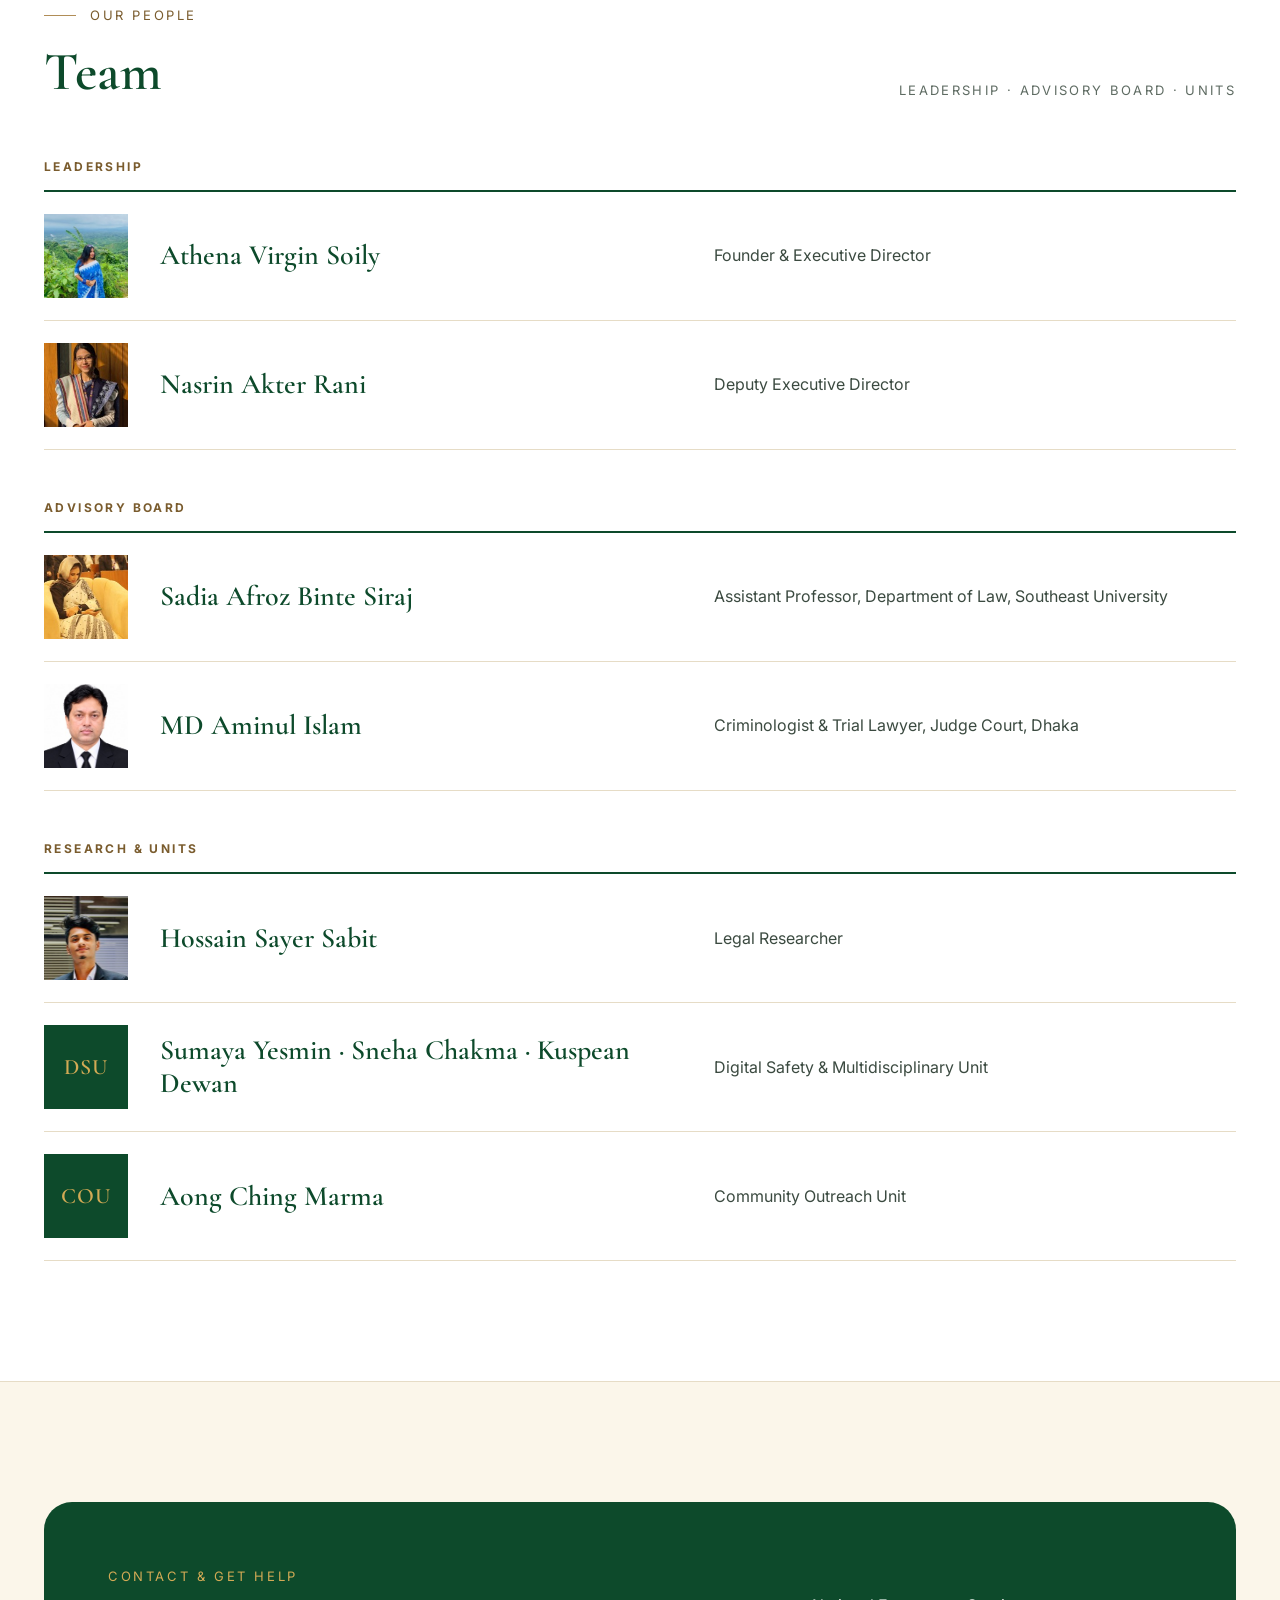
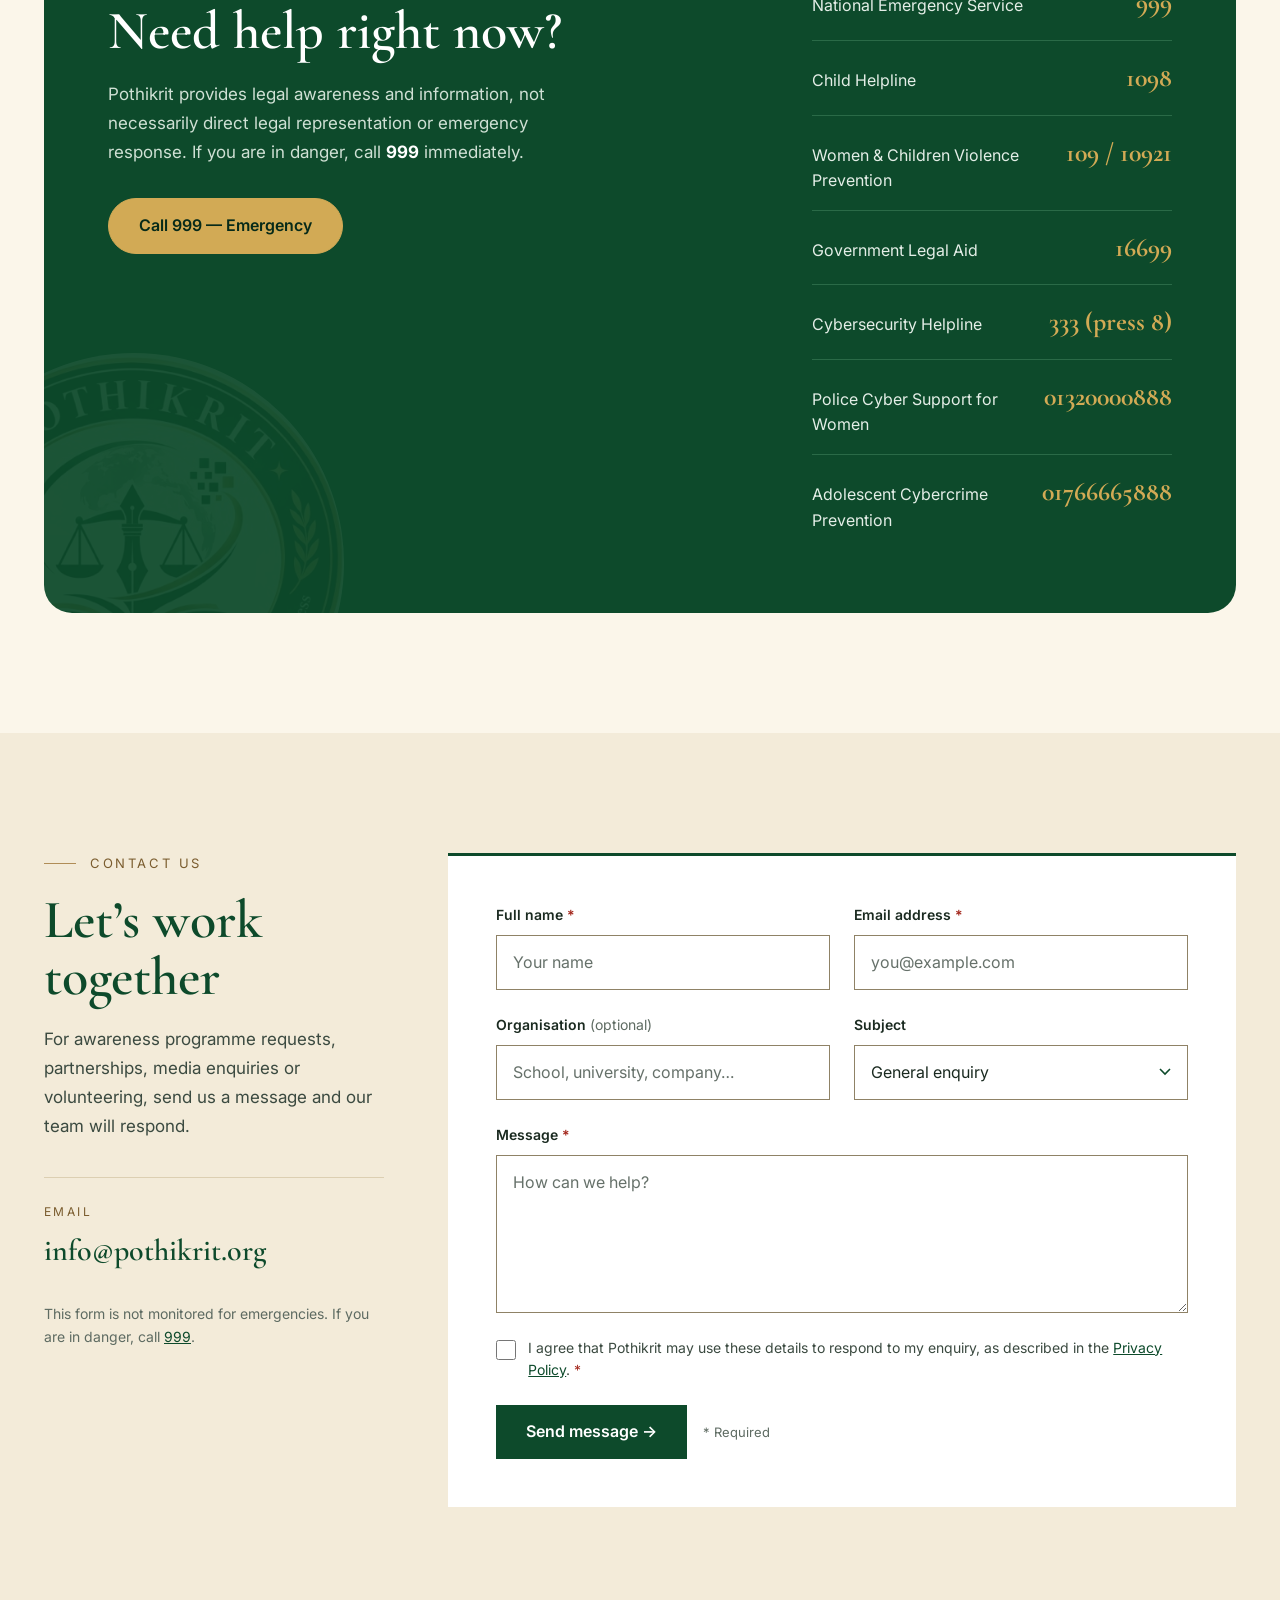
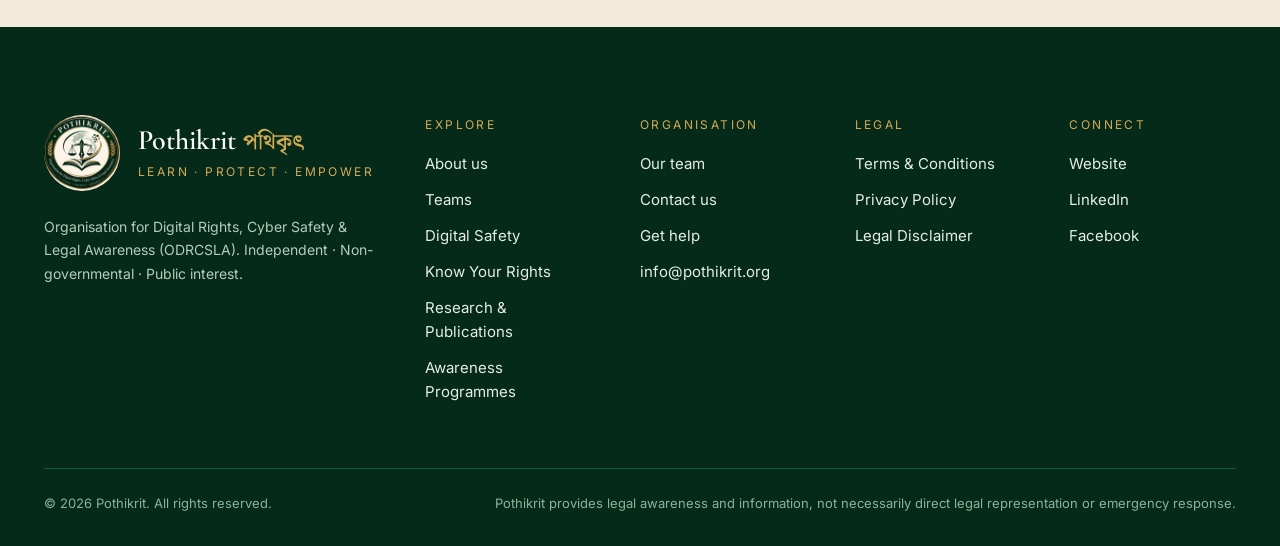
==== commit c3f2c217: "Org name under header logo, fix auto-hiding navbar, version CSS/JS links" ====
--- a/index.html
+++ b/index.html
@@ -29,10 +29,10 @@
 <link rel="preconnect" href="https://fonts.gstatic.com" crossorigin>
 <link rel="stylesheet" href="https://fonts.googleapis.com/css2?family=Cormorant+Garamond:ital,wght@0,500;0,600;0,700;1,500;1,600&amp;family=Inter:wght@400;500;600&amp;display=swap">
 <link rel="stylesheet" href="https://fonts.googleapis.com/css2?family=Noto+Serif+Bengali:wght@600;700&amp;text=%E0%A6%AA%E0%A6%A5%E0%A6%BF%E0%A6%95%E0%A7%83%E0%A7%8E&amp;display=swap">
-<link rel="stylesheet" href="assets/css/styles.css">
+<link rel="stylesheet" href="assets/css/styles.css?v=08b0740c">
 <script>document.documentElement.classList.add("js");</script>
-<script src="assets/js/main.js" defer></script>
-<script src="assets/js/consent.js" defer></script>
+<script src="assets/js/main.js?v=10d1b05a" defer></script>
+<script src="assets/js/consent.js?v=6f9debef" defer></script>
 <script type="application/ld+json">
 {
   "@context": "https://schema.org",
@@ -67,7 +67,7 @@
   <div class="container site-header__inner">
     <a class="brand" href="/" aria-label="Pothikrit — home">
       <img class="brand__logo" src="assets/img/logo-160.jpg" alt="" width="42" height="42">
-      <span class="brand__names"><span class="brand__en">POTHIKRIT</span><span class="brand__bn" lang="bn">পথিকৃৎ</span></span>
+      <span class="brand__text"><span class="brand__names"><span class="brand__en">POTHIKRIT</span><span class="brand__bn" lang="bn">পথিকৃৎ</span></span><span class="brand__org">Organisation for Digital Rights, Cyber Safety<br>&amp; Legal Awareness (ODRCSLA)</span></span>
     </a>
     <button class="nav-toggle" type="button" aria-expanded="false" aria-controls="nav-panel" aria-label="Open menu">
       <span class="nav-toggle__bars" aria-hidden="true"></span>
@@ -102,7 +102,7 @@
   <img class="hero__watermark" src="assets/img/logo.jpg" alt="" aria-hidden="true" width="760" height="760">
   <div class="container hero__inner">
     <div class="hero__copy">
-      <p class="eyebrow hero__eyebrow">Organisation for Digital Rights, Cyber Safety &amp; Legal Awareness (ODRCSLA)</p>
+      <p class="eyebrow hero__eyebrow">Bangladesh</p>
       <h1 class="hero__title" id="hero-title">Know your rights. <em>Stay safe online.</em></h1>
       <p class="hero__text">Pothikrit is an independent organisation making legal knowledge accessible — so that every young person in Bangladesh understands their rights and feels safe in the digital world.</p>
       <div class="hero__ctas">
--- a/assets/css/styles.css
+++ b/assets/css/styles.css
@@ -230,7 +230,7 @@
 }
 .brand:hover { color: var(--white); }
 .brand__logo {
-  width: 42px; height: 42px;
+  width: 52px; height: 52px;
   border-radius: 50%;
   box-shadow: 0 0 0 2px var(--gold);
   flex: 0 0 auto;
@@ -243,6 +243,15 @@
   letter-spacing: 0.06em;
 }
 .brand__bn { font-size: 15px; font-weight: 600; color: var(--gold); }
+.brand__text { display: flex; flex-direction: column; gap: 6px; min-width: 0; }
+.brand__org {
+  font-size: 10.5px;
+  font-weight: 500;
+  line-height: 1.4;
+  letter-spacing: 0.08em;
+  text-transform: uppercase;
+  color: #B4CDBD;
+}
 
 .nav__list {
   list-style: none;
@@ -377,7 +386,8 @@
 }
 @media (max-width: 380px) {
   .brand { gap: 10px; }
-  .brand__logo { width: 38px; height: 38px; }
+  .brand__logo { width: 44px; height: 44px; }
+  .brand__org { font-size: 9px; letter-spacing: 0.05em; }
   .brand__en { font-size: 20px; }
   .brand__bn { font-size: 14px; }
 }
@@ -408,8 +418,7 @@
   padding-bottom: 176px;
 }
 .hero__copy { flex: 999 1 600px; min-width: 0; }
-.hero__eyebrow { margin-bottom: 28px; max-width: 640px; line-height: 1.6; letter-spacing: 0.14em; }
-@media (max-width: 600px) { .hero__eyebrow { font-size: 12px; letter-spacing: 0.08em; align-items: flex-start; } .hero__eyebrow::before { margin-top: 0.8em; } }
+.hero__eyebrow { margin-bottom: 28px; }
 .hero__title {
   margin: 0;
   font-family: var(--font-display);
